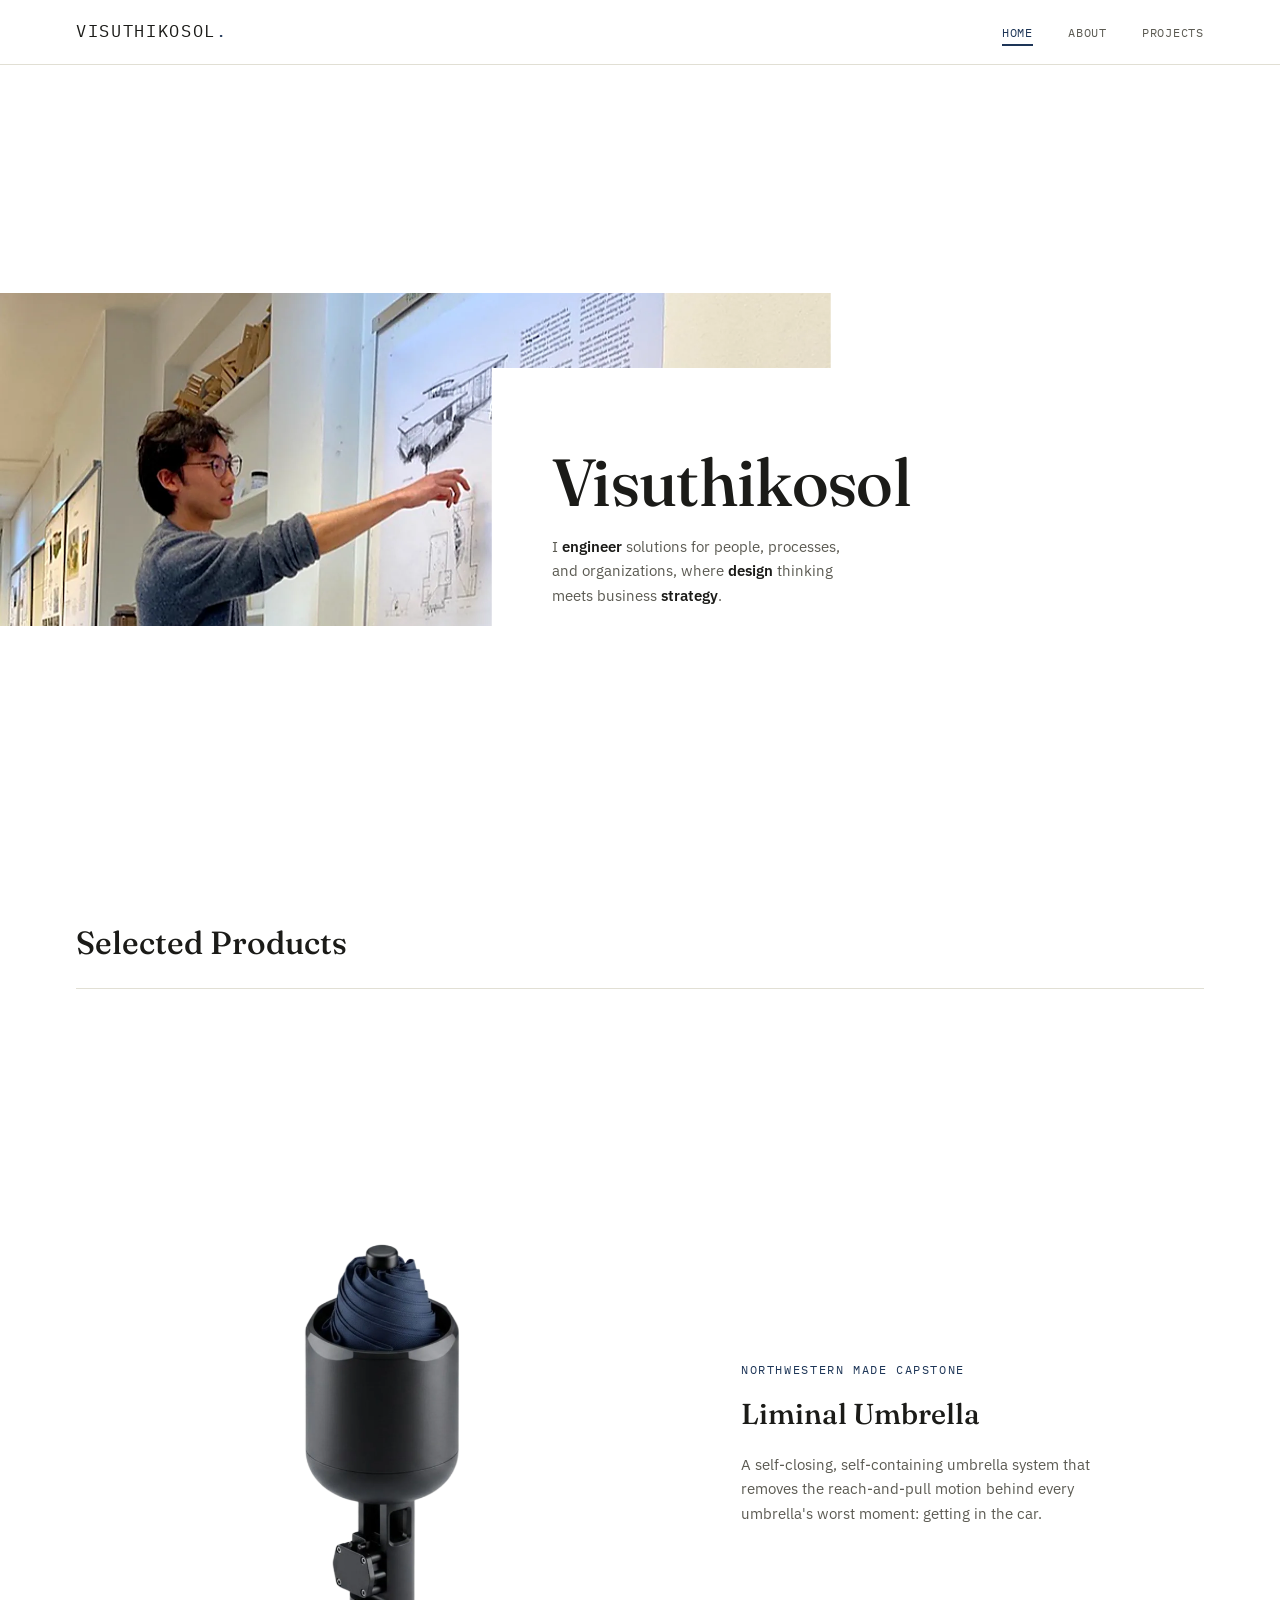
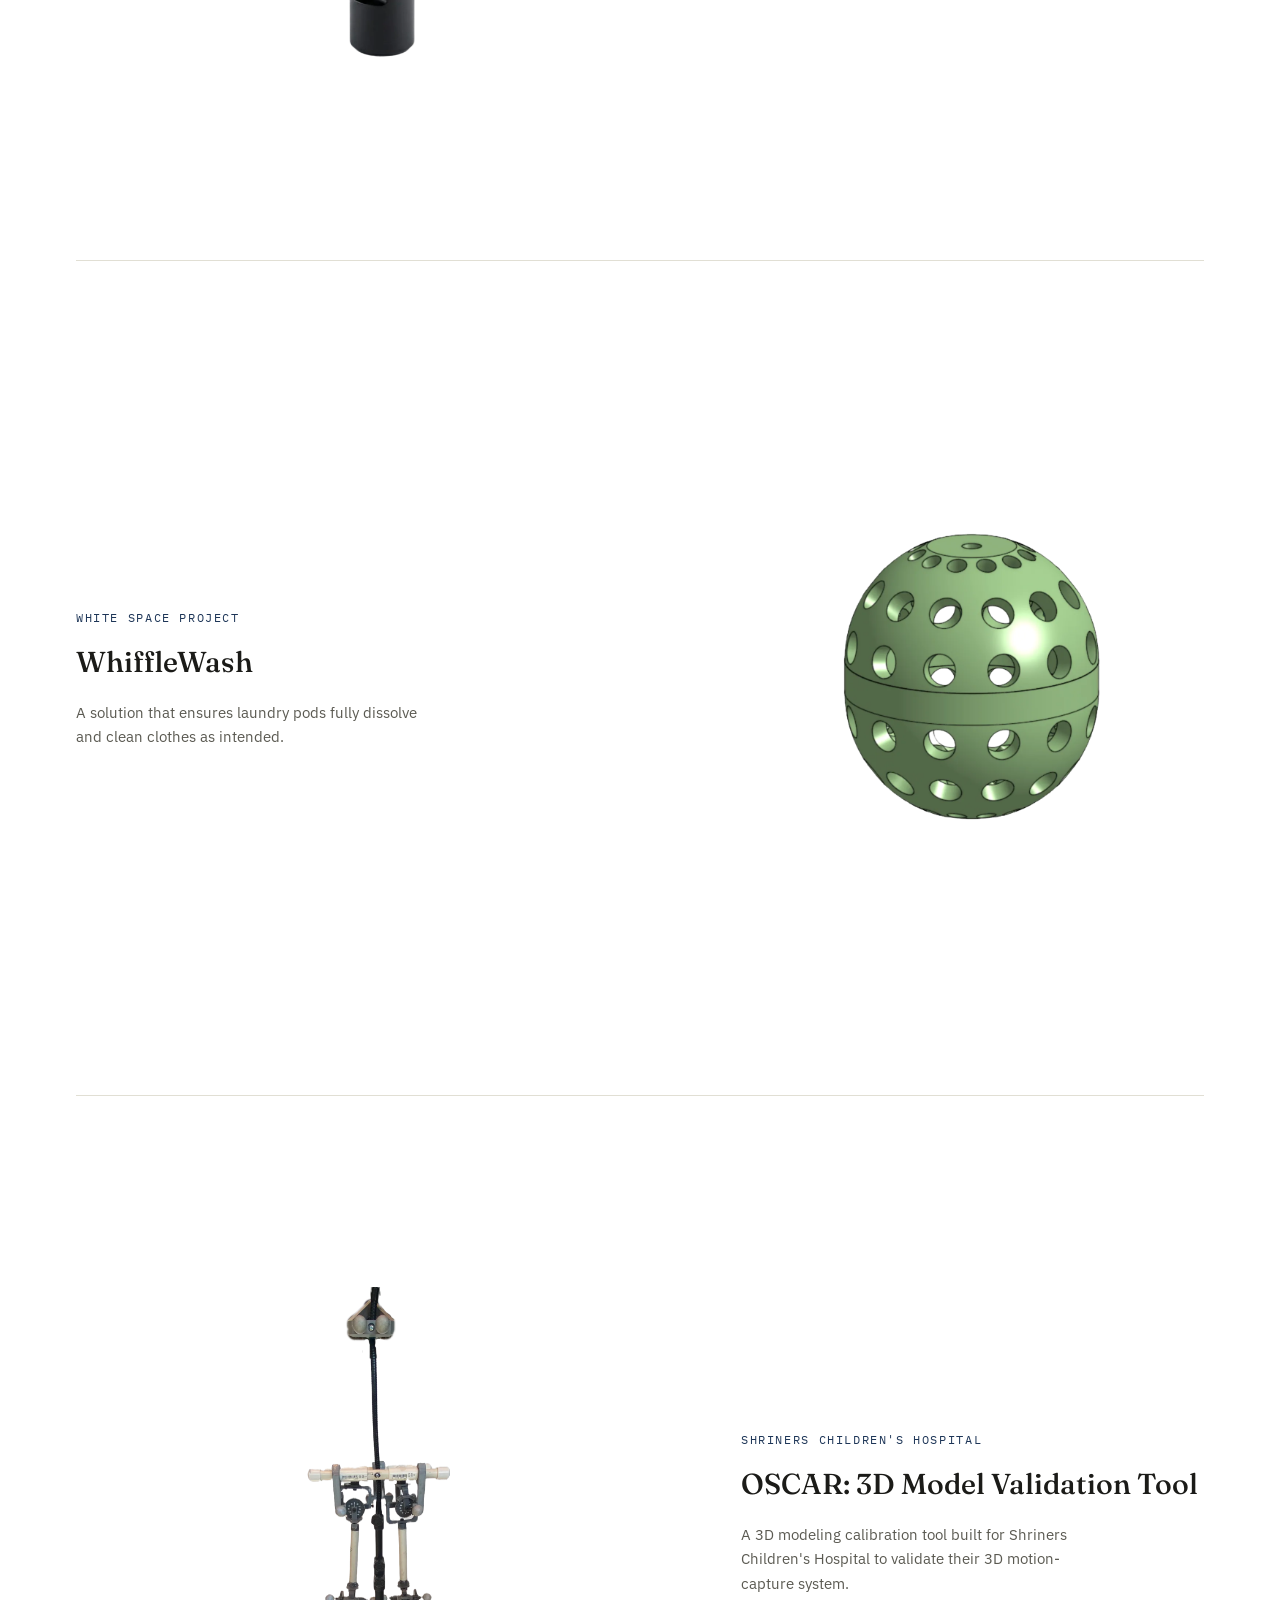
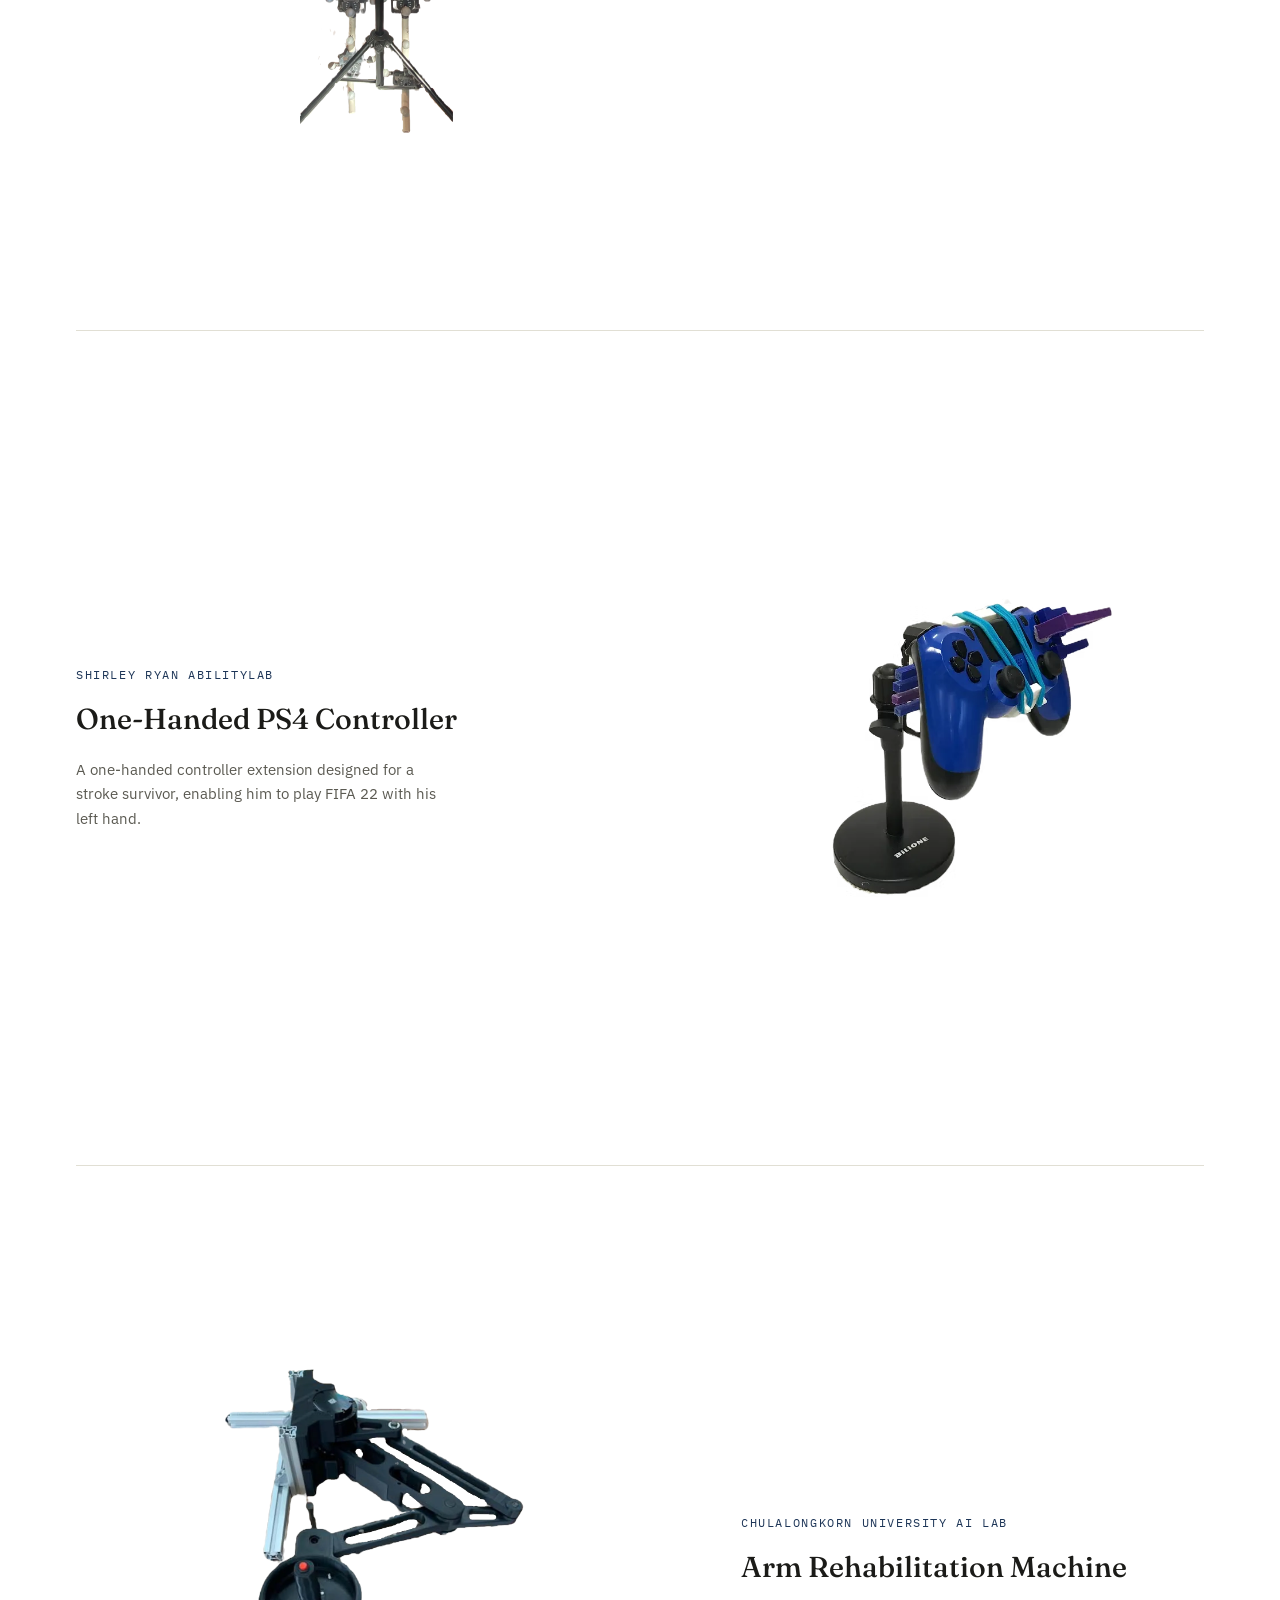
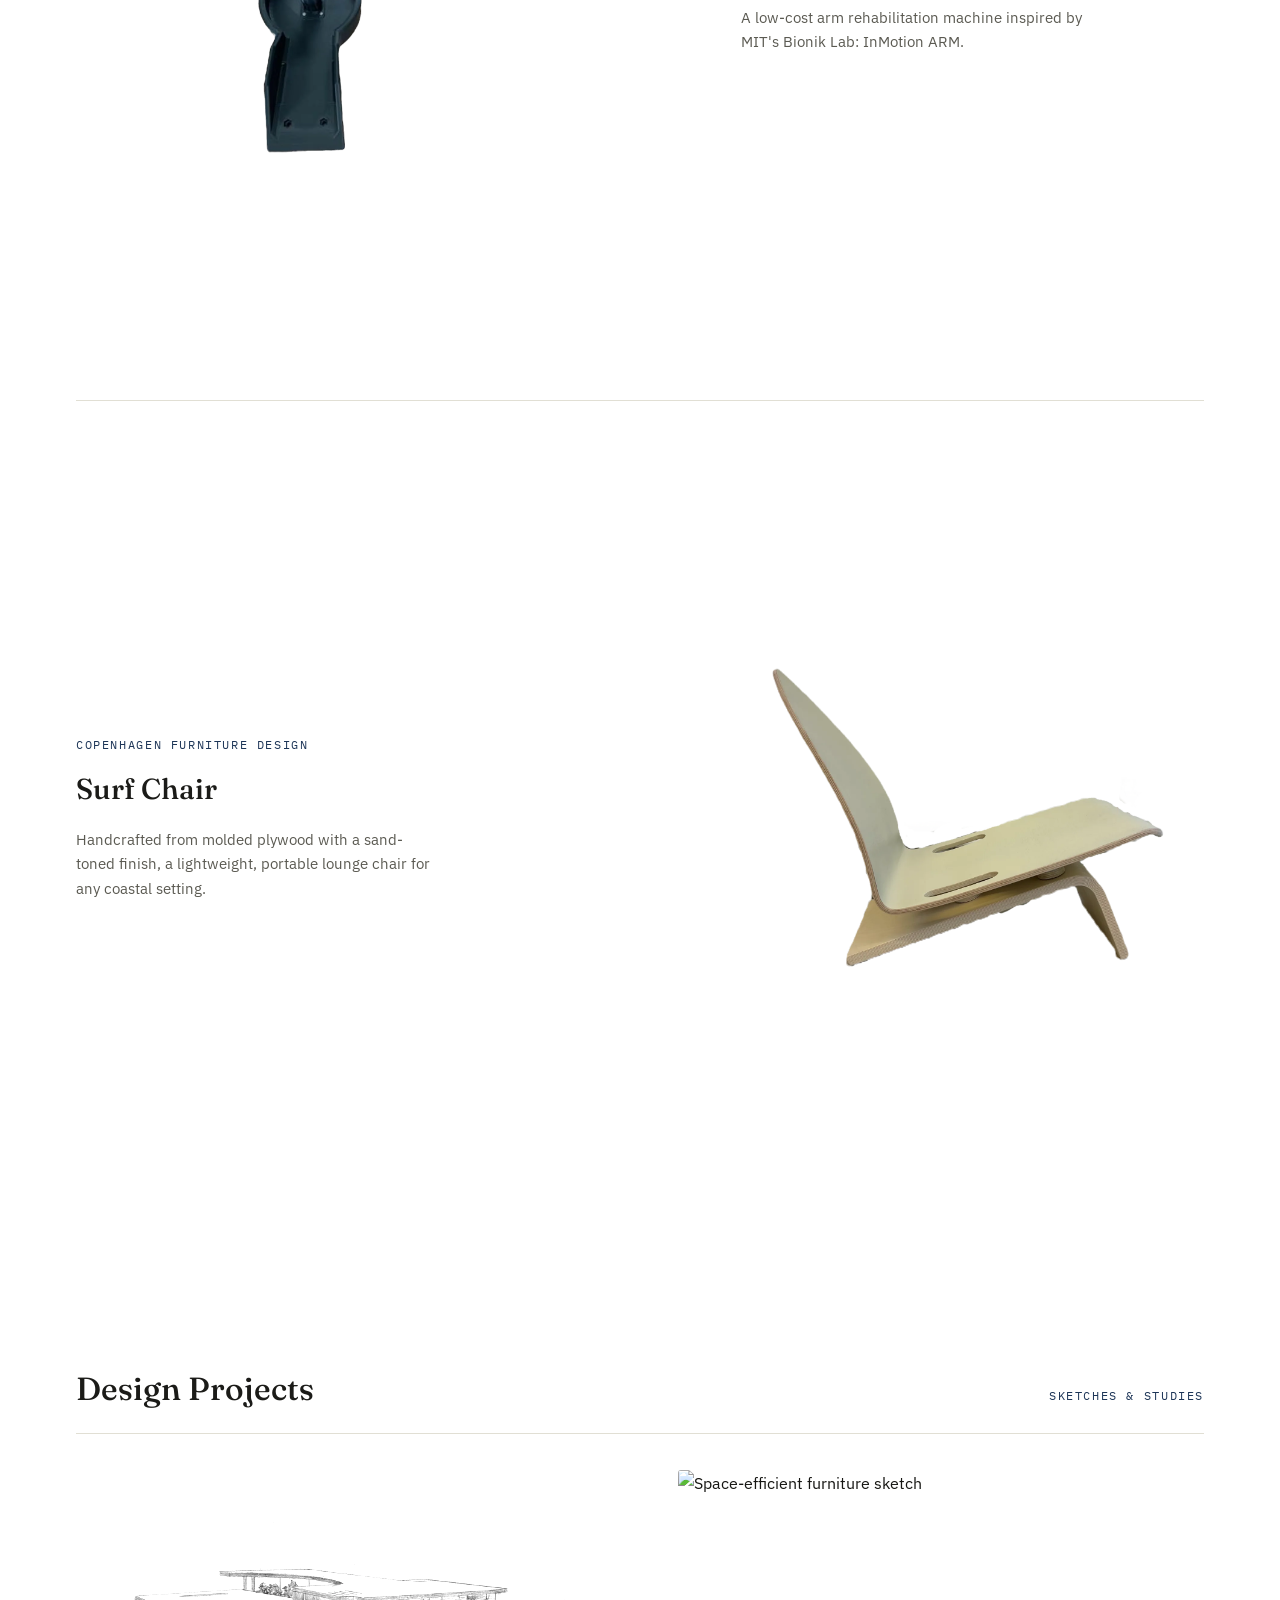
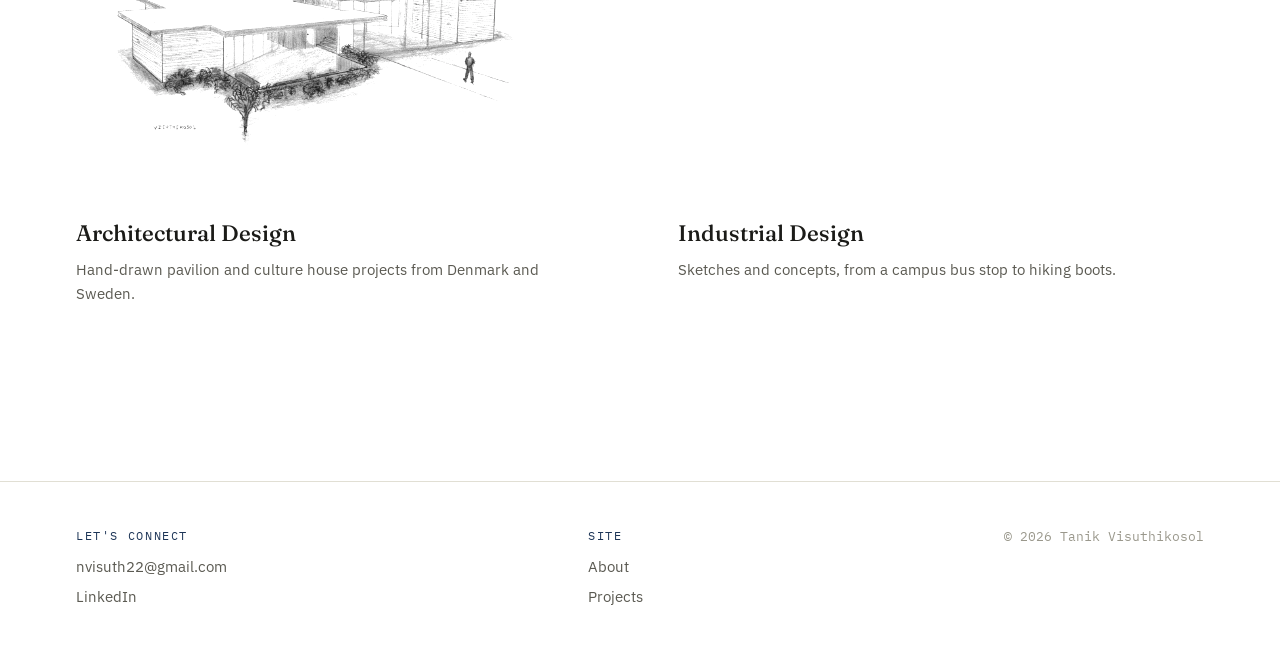
==== index.html @ ff29e538 "Add build script" ====
<!DOCTYPE html>
<html lang="en">
<head>
<meta charset="UTF-8">
<meta name="viewport" content="width=device-width, initial-scale=1.0">
<title>Tanik (Nick) Visuthikosol</title>
<meta name="description" content="Portfolio of Tanik (Nick) Visuthikosol: design engineering, human-centered product design, and process thinking.">
<link rel="stylesheet" href="css/style.css?v=31">
</head>
<body>

<header class="site-header">
  <div class="wrap">
    <a href="index.html" class="brand">VISUTHIKOSOL<span>.</span></a>
    <button class="nav-toggle" aria-label="Toggle navigation" aria-expanded="false"><span></span></button>
    <nav>
      <ul class="nav-links">
        <li><a href="index.html" class="active">Home</a></li>
        <li><a href="about.html">About</a></li>
        <li><a href="projects.html">Projects</a></li>
      </ul>
    </nav>
  </div>
</header>

<main>

  <section class="hero" style="padding:0;">
    <div class="m-hero">
      <a class="m-photo" href="about.html" aria-label="About me"><img src="assets/img/hero-photo.webp" alt="Nick Visuthikosol presenting a design project"></a>
      <h2 class="m-name">Visuthikosol</h2>
      <p class="m-lede">I <strong>engineer</strong> solutions for people, processes, and organizations, where <strong>design</strong> thinking meets business <strong>strategy</strong>.</p>
    </div>
    <div class="reveal hero-bleed">
      <div class="hero-photo">
        <img src="assets/img/hero-photo.webp" alt="Nick Visuthikosol presenting a design project" data-fallback-label="NICK VISUTHIKOSOL">
      </div>
      <div class="hero-text-card">
        <h1 class="hero-name"><a href="about.html" data-peek="About me">Visuthikosol</a></h1>
        <p class="lede">I <strong>engineer</strong> solutions for people, processes, and organizations, where <strong>design</strong> thinking meets business <strong>strategy</strong>.</p>
      </div>
    </div>
  </section>

  <section id="products">
    <div class="wrap">
      <div class="section-head reveal">
        <h2>Selected Products</h2>
      </div>
      <div class="feature-stack" data-stack>

        <article class="feature-item">
          <a class="card-media crosshair" data-peek href="work/liminal-umbrella.html" aria-label="Liminal Umbrella">
            <img src="assets/img/liminal-umbrella.webp" alt="Liminal Umbrella prototype, closed in its containment case" data-fallback-label="LIMINAL UMBRELLA">
          </a>
          <a class="feature-caption" href="work/liminal-umbrella.html" data-peek>
            <span class="mono-label">Northwestern MaDE Capstone</span>
            <h3>Liminal Umbrella</h3>
            <p>A self-closing, self-containing umbrella system that removes the reach-and-pull motion behind every umbrella's worst moment: getting in the car.</p>
          </a>
        </article>

        <article class="feature-item">
          <a class="card-media crosshair" data-peek href="work/whifflewash.html" aria-label="WhiffleWash">
            <img src="assets/img/whifflewash.webp" alt="WhiffleWash project" data-fallback-label="WHIFFLEWASH">
          </a>
          <a class="feature-caption" href="work/whifflewash.html" data-peek>
            <span class="mono-label">White Space Project</span>
            <h3>WhiffleWash</h3>
            <p>A solution that ensures laundry pods fully dissolve and clean clothes as intended.</p>
          </a>
        </article>

        <article class="feature-item">
          <a class="card-media crosshair" data-peek href="work/oscar.html" aria-label="OSCAR: 3D Model Validation Tool">
            <img src="assets/img/oscar.webp" alt="OSCAR 3D model validation tool" data-fallback-label="OSCAR">
          </a>
          <a class="feature-caption" href="work/oscar.html" data-peek>
            <span class="mono-label">Shriners Children's Hospital</span>
            <h3>OSCAR: 3D Model Validation Tool</h3>
            <p>A 3D modeling calibration tool built for Shriners Children's Hospital to validate their 3D motion-capture system.</p>
          </a>
        </article>

        <article class="feature-item">
          <a class="card-media crosshair" data-peek href="work/one-handed-controller.html" aria-label="One-Handed PS4 Controller">
            <img src="assets/img/ps4-controller.webp" alt="One-handed PS4 controller extension" data-fallback-label="PS4 CONTROLLER">
          </a>
          <a class="feature-caption" href="work/one-handed-controller.html" data-peek>
            <span class="mono-label">Shirley Ryan AbilityLab</span>
            <h3>One-Handed PS4 Controller</h3>
            <p>A one-handed controller extension designed for a stroke survivor, enabling him to play FIFA 22 with his left hand.</p>
          </a>
        </article>

        <article class="feature-item">
          <a class="card-media crosshair" data-peek href="work/arm-rehab.html" aria-label="Arm Rehabilitation Machine">
            <img src="assets/img/arm-rehab.webp" alt="Arm rehabilitation machine" data-fallback-label="ARM REHAB MACHINE">
          </a>
          <a class="feature-caption" href="work/arm-rehab.html" data-peek>
            <span class="mono-label">Chulalongkorn University AI Lab</span>
            <h3>Arm Rehabilitation Machine</h3>
            <p>A low-cost arm rehabilitation machine inspired by MIT's Bionik Lab: InMotion ARM.</p>
          </a>
        </article>

        <article class="feature-item">
          <a class="card-media crosshair" data-peek href="work/surf-chair.html" aria-label="Surf Chair">
            <img src="assets/img/surf-chair.webp" alt="Surf Chair" data-fallback-label="SURF CHAIR">
          </a>
          <a class="feature-caption" href="work/surf-chair.html" data-peek>
            <span class="mono-label">Copenhagen Furniture Design</span>
            <h3>Surf Chair</h3>
            <p>Handcrafted from molded plywood with a sand-toned finish, a lightweight, portable lounge chair for any coastal setting.</p>
          </a>
        </article>

      </div>
    </div>
  </section>

  <section id="design-projects">
    <div class="wrap">
      <div class="section-head reveal">
        <h2>Design Projects</h2>
        <span class="mono-label">Sketches &amp; Studies</span>
      </div>
      <div class="design-grid">
        <a class="design-tile crosshair reveal" data-peek href="work/architectural-design.html">
          <div class="card-media"><img src="assets/img/architectural-design.webp" alt="Hand-drawn architectural sketch" loading="lazy"></div>
          <h3>Architectural Design</h3>
          <p>Hand-drawn pavilion and culture house projects from Denmark and Sweden.</p>
        </a>
        <a class="design-tile crosshair reveal reveal-delay-1" data-peek href="work/industrial-design.html">
          <div class="card-media"><img src="https://static.wixstatic.com/media/10d882_a2c0a98e01e941d9862bf4da6466e25a~mv2.png/v1/crop/x_20,y_20,w_1214,h_790/fit/w_1400,h_1400,q_85,enc_auto/space-efficient-furniture.png" alt="Space-efficient furniture sketch" loading="lazy"></div>
          <h3>Industrial Design</h3>
          <p>Sketches and concepts, from a campus bus stop to hiking boots.</p>
        </a>
      </div>
    </div>
  </section>

</main>

<footer class="site-footer">
  <div class="wrap footer-grid">
    <div>
      <span class="mono-label">Let's Connect</span>
      <div class="footer-links">
        <a href="mailto:nvisuth22@gmail.com">nvisuth22@gmail.com</a>
        <a href="https://www.linkedin.com/in/tanik-visuthikosol-217a21216/" target="_blank" rel="noopener">LinkedIn</a>
      </div>
    </div>
    <div>
      <span class="mono-label">Site</span>
      <div class="footer-links">
        <a href="about.html">About</a>
        <a href="projects.html">Projects</a>
      </div>
    </div>
    <div class="footer-note">&copy; 2026 Tanik Visuthikosol</div>
  </div>
</footer>

<script src="js/main.js?v=31"></script>
</body>
</html>
---- css/style.css ----
/* =========================================================
   Tanik "Nick" Visuthikosol — Portfolio
   Design tokens: paper/ink palette, blueprint-blue accent,
   Fraunces (display) + Plex Sans (body) + Plex Mono (spec/label)
   Signature: crosshair registration marks, blueprint annotations,
   borderless photo-forward layout, CSS-only masonry, scroll reveals
   ========================================================= */

@import url('https://fonts.googleapis.com/css2?family=Fraunces:opsz,wght@9..144,300;9..144,400;9..144,500;9..144,600&family=IBM+Plex+Sans:wght@400;500;600&family=IBM+Plex+Mono:wght@400;500&display=swap');

:root {
  --paper: #FFFFFF;
  --surface: #FFFFFF;
  --ink: #1B1B18;
  --ink-soft: #5B5A52;
  --ink-faint: #9A988C;
  --line: #E1DFD4;
  --blueprint: #1D3557;
  --blueprint-tint: #EAEFF5;
  --blueprint-tint-2: #DCE5EF;

  --font-display: 'Fraunces', Georgia, serif;
  --font-body: 'IBM Plex Sans', -apple-system, BlinkMacSystemFont, sans-serif;
  --font-mono: 'IBM Plex Mono', ui-monospace, Menlo, monospace;

  --max: 1240px;
  --gutter: clamp(1.25rem, 5vw, 3.5rem);
}

* { box-sizing: border-box; }
html { scroll-behavior: smooth; }

body {
  margin: 0;
  background: var(--paper);
  color: var(--ink);
  font-family: var(--font-body);
  font-size: 16px;
  line-height: 1.65;
  -webkit-font-smoothing: antialiased;
}

img { max-width: 100%; display: block; }
a { color: inherit; text-decoration: none; }

:focus-visible {
  outline: 2px solid var(--blueprint);
  outline-offset: 3px;
}

@media (prefers-reduced-motion: reduce) {
  * { animation-duration: 0.01ms !important; transition-duration: 0.01ms !important; scroll-behavior: auto !important; }
  .reveal { opacity: 1 !important; transform: none !important; }
}

.wrap {
  max-width: var(--max);
  margin: 0 auto;
  padding: 0 var(--gutter);
}

/* ---------- scroll reveal ---------- */
.reveal {
  opacity: 0;
  transform: translateY(22px);
  transition: opacity 0.7s ease, transform 0.7s ease;
}
.reveal.is-visible { opacity: 1; transform: translateY(0); }
.reveal-delay-1.is-visible { transition-delay: 0.08s; }
.reveal-delay-2.is-visible { transition-delay: 0.16s; }

/* ---------- eyebrow / mono labels ---------- */
.mono-label {
  font-family: var(--font-mono);
  font-size: 0.72rem;
  letter-spacing: 0.14em;
  text-transform: uppercase;
  color: var(--blueprint);
}

.mono-tag {
  display: inline-block;
  font-family: var(--font-mono);
  font-size: 0.68rem;
  letter-spacing: 0.08em;
  text-transform: uppercase;
  color: var(--blueprint);
  background: var(--blueprint-tint);
  border: 1px solid var(--blueprint-tint-2);
  padding: 0.25em 0.65em;
  border-radius: 2px;
}

/* ---------- crosshair signature mark ---------- */
.crosshair { position: relative; }
.crosshair::before,
.crosshair::after {
  content: "";
  position: absolute;
  width: 11px;
  height: 11px;
  pointer-events: none;
  opacity: 0;
  transition: opacity 0.25s ease;
}
.crosshair::before { top: 10px; left: 10px; border-top: 1.5px solid var(--surface); border-left: 1.5px solid var(--surface); }
.crosshair::after { bottom: 10px; right: 10px; border-bottom: 1.5px solid var(--surface); border-right: 1.5px solid var(--surface); }
.crosshair:hover::before, .crosshair:hover::after,
.crosshair:focus-within::before, .crosshair:focus-within::after { opacity: 0.75; }

/* ---------- header / nav ---------- */
.site-header {
  border-bottom: 1px solid var(--line);
  position: sticky;
  top: 0;
  background: rgba(255, 255, 255, 0.92);
  backdrop-filter: blur(6px);
  z-index: 50;
}

.site-header .wrap {
  display: flex;
  align-items: center;
  justify-content: space-between;
  padding-top: 1.15rem;
  padding-bottom: 1.15rem;
}

.brand {
  font-family: var(--font-mono);
  font-size: 1.05rem;
  letter-spacing: 0.1em;
  text-transform: uppercase;
}
.brand span { color: var(--blueprint); }

.nav-links {
  display: flex;
  gap: clamp(1.1rem, 3vw, 2.2rem);
  font-family: var(--font-mono);
  font-size: 0.78rem;
  letter-spacing: 0.06em;
  text-transform: uppercase;
  list-style: none;
  margin: 0;
  padding: 0;
}

.nav-links a {
  position: relative;
  padding-bottom: 3px;
  color: var(--ink-soft);
  transition: color 0.15s ease;
}
.nav-links a:hover { color: var(--ink); }
.nav-links a.active { color: var(--blueprint); }
.nav-links a.active::after {
  content: "";
  position: absolute;
  left: 0; right: 0; bottom: -3px;
  height: 1.5px;
  background: var(--blueprint);
}

.nav-toggle {
  display: none;
  background: none;
  border: 1px solid var(--line);
  border-radius: 4px;
  width: 38px;
  height: 34px;
  cursor: pointer;
  align-items: center;
  justify-content: center;
}
.nav-toggle span,
.nav-toggle span::before,
.nav-toggle span::after {
  content: "";
  display: block;
  width: 18px;
  height: 1.5px;
  background: var(--ink);
  position: relative;
}
.nav-toggle span::before { position: absolute; top: -6px; }
.nav-toggle span::after { position: absolute; top: 6px; }

@media (max-width: 720px) {
  .nav-toggle { display: flex; }
  .nav-links {
    position: absolute;
    top: 100%; left: 0; right: 0;
    flex-direction: column;
    background: var(--surface);
    border-bottom: 1px solid var(--line);
    padding: 1.25rem var(--gutter) 1.75rem;
    gap: 1.1rem;
    display: none;
  }
  .nav-links.open { display: flex; }
}

/* ---------- footer ---------- */
.site-footer {
  border-top: 1px solid var(--line);
  margin-top: clamp(4rem, 10vw, 7rem);
  padding: 2.75rem 0 3.25rem;
}
.footer-grid {
  display: flex;
  flex-wrap: wrap;
  justify-content: space-between;
  gap: 1.75rem;
}
.footer-grid .mono-label { display: block; margin-bottom: 0.6rem; }
.footer-links { display: flex; flex-direction: column; gap: 0.4rem; font-size: 0.92rem; color: var(--ink-soft); }
.footer-links a:hover { color: var(--blueprint); }
.footer-note { font-size: 0.8rem; color: var(--ink-faint); font-family: var(--font-mono); }

/* ---------- hero ---------- */
.hero { padding: clamp(3rem, 9vw, 5.5rem) 0 clamp(2rem, 5vw, 3rem); }
.hero-eyebrow { margin-bottom: 1.1rem; }
.hero h1 {
  font-family: var(--font-display);
  font-weight: 500;
  font-size: clamp(2.4rem, 6vw, 4.2rem);
  line-height: 1.05;
  letter-spacing: -0.01em;
  margin: 0 0 1.25rem;
  max-width: 14ch;
}
.hero .lede {
  font-size: clamp(1.05rem, 2vw, 1.25rem);
  color: var(--ink-soft);
  max-width: 46ch;
  margin: 0 0 2rem;
}
.hero-actions { display: flex; gap: 1rem; flex-wrap: wrap; }

/* Stepped photo (matches live site): wide across the top, narrows partway down,
   text card fills the notch and the right side. */
.hero { display: flex; align-items: center; min-height: calc(100vh - 7rem); }
.hero-bleed { position: relative; max-width: 1500px; margin: 0 auto; width: 100%; height: clamp(16rem, 26vw, 23rem); background: var(--paper); }
.hero-photo {
  position: absolute;
  top: 0; left: 0;
  width: 64.9%;
  height: 100%;
  overflow: hidden;
  clip-path: polygon(0 0, 100% 0, 100% 22.5%, 59.2% 22.5%, 59.2% 100%, 0 100%);
}
.hero-photo img { width: 100%; height: 100%; object-fit: cover; object-position: center 30%; display: block; }
.hero-text-card {
  position: relative;
  z-index: 2;
  margin-left: 40%;
  width: 60%;
  height: 100%;
  padding: 10.5rem var(--gutter) clamp(1rem, 3vw, 2rem) clamp(1.5rem, 4vw, 2.5rem);
  display: flex;
  flex-direction: column;
  justify-content: center;
  gap: 1rem;
}
.hero-text-card h1 { font-size: clamp(1.8rem, 3.6vw, 2.7rem); margin: 0; }
.hero-text-card h1 .light { font-weight: 300; }
.hero-text-card h1 .bold { font-weight: 700; }
.hero-text-card .lede { font-size: clamp(0.95rem, 1.4vw, 1.1rem); margin: 0; max-width: 34ch; }
.hero-text-card .lede strong { font-weight: 600; }
@media (max-width: 760px) {
  .hero { min-height: 0; }
  .hero-bleed { height: auto; display: flex; flex-direction: column; }
  .hero-photo { width: 100%; height: 55vw; position: relative; clip-path: none; }
  .hero-text-card { position: relative; margin-left: 0; width: 100%; height: auto; padding: 2rem var(--gutter); margin-top: -1.5rem; background: var(--paper); }
}

.btn {
  font-family: var(--font-mono);
  font-size: 0.78rem;
  letter-spacing: 0.06em;
  text-transform: uppercase;
  padding: 0.85em 1.4em;
  border-radius: 2px;
  border: 1px solid var(--ink);
  display: inline-block;
  transition: background 0.15s ease, color 0.15s ease, border-color 0.15s ease;
}
.btn-primary { background: var(--ink); color: var(--paper); }
.btn-primary:hover { background: var(--blueprint); border-color: var(--blueprint); }
.btn-ghost { border-color: var(--line); color: var(--ink); }
.btn-ghost:hover { border-color: var(--blueprint); color: var(--blueprint); }
.hero-actions .btn { font-size: 0.68rem; padding: 0.6em 1.1em; }

/* ---------- section scaffolding ---------- */
section { padding: clamp(2.5rem, 6vw, 4rem) 0; }
.section-head {
  display: flex;
  align-items: baseline;
  justify-content: space-between;
  gap: 1rem;
  margin-bottom: 2.25rem;
  border-bottom: 1px solid var(--line);
  padding-bottom: 1.1rem;
}
.section-head h2 {
  font-family: var(--font-display);
  font-weight: 500;
  font-size: clamp(1.5rem, 3vw, 2rem);
  margin: 0;
}
.section-head .mono-label { white-space: nowrap; }

/* =========================================================
   PHOTO-FORWARD MEDIA COMPONENTS
   Borderless, full-bleed, caption below (not hover-locked).
   ========================================================= */

.card-media {
  aspect-ratio: 4 / 3;
  background: var(--paper);
  position: relative;
  overflow: hidden;
  border-radius: 3px;
}
.card-media img {
  width: 100%; height: 100%; object-fit: contain;
  transition: transform 0.5s cubic-bezier(.2,.7,.3,1);
}
.crosshair:hover .card-media img,
.crosshair:focus-within .card-media img { transform: scale(1.035); }

.card-media.is-empty { display: flex; align-items: center; justify-content: center; }
.card-media.is-empty .mono-label { color: var(--blueprint); opacity: 0.6; text-align: center; padding: 0 1rem; }

/* ---------- Featured stack (Home page) ----------
   One product per full section — image one side, text the other, alternating. */
.feature-stack { display: flex; flex-direction: column; gap: clamp(3rem, 8vw, 6rem); }
.feature-item {
  display: grid;
  grid-template-columns: 1.3fr 1fr;
  gap: clamp(2rem, 5vw, 4rem);
  align-items: center;
  min-height: 70vh;
}
.feature-item:nth-child(even) .card-media { order: 2; }
.feature-item .card-media { aspect-ratio: 4 / 3; margin-bottom: 0; }
.feature-caption {
  display: flex;
  flex-direction: column;
  align-items: flex-start;
  gap: 0.5rem;
}
.feature-caption h3 { font-family: var(--font-display); font-weight: 500; font-size: 1.8rem; margin: 0.2rem 0 0.4rem; }
.feature-caption p { margin: 0; color: var(--ink-soft); font-size: 1rem; max-width: 40ch; }
.feature-caption .feature-link { font-family: var(--font-mono); font-size: 0.75rem; letter-spacing: 0.06em; text-transform: uppercase; color: var(--blueprint); white-space: nowrap; margin-top: 0.5rem; }

@media (max-width: 760px) {
  .feature-item { grid-template-columns: 1fr; min-height: 0; }
  .feature-item:nth-child(even) .card-media { order: 0; }
}

/* ---------- Grid (Projects page) ----------
   True CSS grid — uniform image heights so captions align in rows. */
.masonry { display: grid; grid-template-columns: repeat(auto-fit, minmax(280px, 1fr)); gap: 1.85rem; }
.masonry .gallery-item { display: flex; flex-direction: column; }

.gallery-item .card-media { margin-bottom: 0.9rem; }
.gallery-item .mono-label { display: block; margin-bottom: 0.15rem; }
.gallery-item h3 { font-family: var(--font-display); font-weight: 500; font-size: 1.2rem; margin: 0.15rem 0 0.4rem; }
.gallery-item p { margin: 0; color: var(--ink-soft); font-size: 0.92rem; }
.gallery-item .card-link { display: inline-block; margin-top: 0.5rem; font-family: var(--font-mono); font-size: 0.72rem; letter-spacing: 0.06em; text-transform: uppercase; color: var(--blueprint); }

/* Uniform aspect ratio — every card-media the same shape so rows align */
.ar-portrait .card-media,
.ar-tall .card-media,
.ar-square .card-media,
.ar-landscape .card-media,
.ar-wide .card-media { aspect-ratio: 4 / 3; }

/* ---------- project detail (Liminal Umbrella full write-up) ---------- */
.project-detail { padding: 0; margin-bottom: 2rem; }
.project-detail .card-media { aspect-ratio: 16 / 10; margin-bottom: 1.75rem; }
.project-detail-head {
  display: flex;
  flex-wrap: wrap;
  gap: 1rem;
  align-items: baseline;
  justify-content: space-between;
  margin-bottom: 1.25rem;
  border-top: 1px solid var(--line);
  padding-top: 1.1rem;
}
.project-detail h3 { font-family: var(--font-display); font-weight: 500; font-size: 1.6rem; margin: 0; }
.project-detail .specs { display: flex; flex-wrap: wrap; gap: 0.5rem; margin: 1.25rem 0 0; }
.project-detail p { color: var(--ink-soft); max-width: 72ch; }

/* ---------- about page ---------- */
.about-layout {
  display: grid;
  grid-template-columns: minmax(200px, 280px) 1fr;
  gap: clamp(2rem, 5vw, 4rem);
  align-items: start;
}
@media (max-width: 760px) { .about-layout { grid-template-columns: 1fr; } }
.about-portrait .card-media { aspect-ratio: 3/4; margin-bottom: 1.25rem; }
.about-portrait .portrait-circle {
  aspect-ratio: 1 / 1;
  border-radius: 50%;
  border: 3px solid var(--ink);
  max-width: 260px;
}
.about-portrait .portrait-circle img { object-fit: cover; }
.about-meta { display: flex; flex-direction: column; gap: 0.9rem; }
.about-meta .meta-row { border-top: 1px solid var(--line); padding-top: 0.7rem; }
.about-meta .meta-row .mono-label { display: block; margin-bottom: 0.2rem; }
.about-meta .meta-row div:last-child { font-size: 0.92rem; }

.about-copy p { margin: 0 0 1.3rem; max-width: 66ch; }
.about-copy p:last-child { margin-bottom: 0; }

/* ---------- contact page ---------- */
.contact-grid { display: grid; grid-template-columns: repeat(auto-fit, minmax(220px, 1fr)); gap: 1.5rem; }
.contact-item { border-top: 1px solid var(--line); padding: 1.4rem 0 0; }
.contact-item .mono-label { display: block; margin-bottom: 0.6rem; }
.contact-item a, .contact-item p { font-size: 1.02rem; margin: 0; }
.contact-item a:hover { color: var(--blueprint); }

/* ---------- misc ---------- */
.divider { border: none; border-top: 1px solid var(--line); margin: 0; }
.eyebrow-rule { display: flex; align-items: center; gap: 0.75rem; margin-bottom: 0.75rem; }
.eyebrow-rule::after { content: ""; flex: 1; height: 1px; background: var(--line); }

@media (max-width: 640px) {
  .masonry { grid-template-columns: 1fr; }
}

/* =========================================================
   v12: clickable media, design tiles, project pages, lightbox
   ========================================================= */
a.card-media { display: block; }
.card-media.crosshair:hover img, .design-tile:hover .card-media img { transform: scale(1.035); }
.feature-caption .feature-link:hover { text-decoration: underline; }

.design-grid { display: grid; grid-template-columns: 1fr 1fr; gap: clamp(1.25rem, 3vw, 2rem); }
.design-tile .card-media { aspect-ratio: 16 / 10; margin-bottom: 1rem; }
.design-tile .card-media img, .gallery-item.ar-wide .card-media img { object-fit: cover; }
.design-tile h3 { font-family: var(--font-display); font-weight: 500; font-size: 1.4rem; margin: 0 0 .3rem; }
.design-tile p { margin: 0; color: var(--ink-soft); font-size: .95rem; }
a.gallery-item:hover h3 { color: var(--blueprint); }

/* project page */
.phero { padding: clamp(1.5rem, 4vw, 2.5rem) 0 clamp(1rem, 3vw, 2rem); }
.pback { display: inline-block; margin-bottom: clamp(1.5rem, 4vw, 2.5rem); color: var(--ink-soft); }
.pback:hover { color: var(--blueprint); }
.phero-grid { display: grid; grid-template-columns: 1fr 1fr; gap: clamp(2rem, 5vw, 4rem); align-items: center; }
.phero h1 { font-family: var(--font-display); font-weight: 500; font-size: clamp(2.2rem, 5vw, 3.6rem); line-height: 1.05; letter-spacing: -0.01em; margin: .6rem 0 1rem; }
.phero .lede { font-size: clamp(1.02rem, 1.6vw, 1.18rem); color: var(--ink-soft); max-width: 44ch; margin: 0; }
.pactions { display: flex; flex-wrap: wrap; gap: .6rem; margin-top: 1.6rem; }
.phero-media { aspect-ratio: 1; display: flex; align-items: center; justify-content: center; }
.phero-media img { max-width: 100%; max-height: 100%; object-fit: contain; }
.phero-media.cover { aspect-ratio: 4 / 3; }

.psec { display: grid; grid-template-columns: minmax(150px, 220px) 1fr; gap: 1rem clamp(1.5rem, 4vw, 3.5rem); padding: clamp(2rem, 5vw, 3rem) 0; border-top: 1px solid var(--line); }
.psec-head h2 { font-family: var(--font-display); font-weight: 500; font-size: clamp(1.3rem, 2.4vw, 1.7rem); line-height: 1.15; margin: .4rem 0 0; }
.psec-body { min-width: 0; }
.psec-body > p { color: var(--ink-soft); max-width: 66ch; margin: 0 0 1.25rem; }
.psec-body h3 { font-family: var(--font-display); font-weight: 500; font-size: 1.15rem; margin: 1.5rem 0 .5rem; }
.plist { margin: 0 0 1.25rem; padding-left: 1.1em; color: var(--ink-soft); max-width: 66ch; }
.plist li { margin-bottom: .35rem; }
.plist li::marker { color: var(--blueprint); }
.steps { list-style: none; counter-reset: s; margin: 0 0 1.75rem; padding: 0; max-width: 70ch; }
.steps li { counter-increment: s; position: relative; padding: .7rem 0 .7rem 2.6rem; border-bottom: 1px solid var(--line); color: var(--ink-soft); }
.steps li::before { content: counter(s, decimal-leading-zero); position: absolute; left: 0; top: .78rem; font-family: var(--font-mono); font-size: .75rem; color: var(--blueprint); }
.steps strong { color: var(--ink); font-weight: 600; }
.twocol { display: grid; grid-template-columns: 1fr 1fr; gap: clamp(1.25rem, 3vw, 2.5rem); }
.twocol h3 { margin-top: .9rem; }

/* image grids: never crop, every image shown whole */
.pgrid { display: grid; grid-template-columns: repeat(2, 1fr); gap: clamp(.6rem, 1.5vw, 1rem); margin: 0 0 1rem; align-items: center; }
.pgrid.cols-1 { grid-template-columns: 1fr; }
.pgrid.cols-3 { grid-template-columns: repeat(3, 1fr); }
.pgrid.cols-4 { grid-template-columns: repeat(4, 1fr); }
.pgrid figure { margin: 0; background: #F6F6F3; border-radius: 3px; overflow: hidden; display: flex; align-items: center; justify-content: center; cursor: zoom-in; }
.pgrid img { width: 100%; height: auto; max-height: 72vh; object-fit: contain; transition: transform .4s cubic-bezier(.2,.7,.3,1); }
.pgrid.cols-1 img { max-height: 80vh; width: auto; max-width: 100%; }
.pgrid figure:hover img { transform: scale(1.02); }

.video { position: relative; aspect-ratio: 16 / 9; background: #000; border-radius: 3px; overflow: hidden; }
.video iframe { position: absolute; inset: 0; width: 100%; height: 100%; border: 0; }

.pnext { display: block; border-top: 1px solid var(--ink); margin-top: clamp(2rem, 6vw, 4rem); padding-top: 1.4rem; }
.pnext strong { display: block; font-family: var(--font-display); font-weight: 500; font-size: clamp(1.6rem, 4vw, 2.6rem); margin-top: .4rem; transition: color .2s; }
.pnext:hover strong { color: var(--blueprint); }

.lightbox { position: fixed; inset: 0; z-index: 100; background: rgba(255,255,255,.97); display: flex; align-items: center; justify-content: center; padding: 3.5rem 1rem 1.5rem; cursor: zoom-out; }
.lightbox[hidden] { display: none; }
.lightbox img { max-width: 100%; max-height: 100%; object-fit: contain; }
.lb-close { position: absolute; top: .75rem; right: 1rem; font-size: 2rem; line-height: 1; background: none; border: 0; cursor: pointer; color: var(--ink); padding: .25rem .5rem; }

@media (max-width: 760px) {
  .feature-stack { gap: 2.75rem; }
  .feature-item { gap: 1.1rem; }
  .feature-item .card-media { aspect-ratio: 4 / 3; }
  .feature-caption h3 { font-size: 1.5rem; }
  .design-grid { grid-template-columns: 1fr; }
  section { padding: 2rem 0; }

  .phero-grid { grid-template-columns: 1fr; gap: 1.5rem; }
  .phero-media { order: -1; aspect-ratio: 4 / 3; }
  .phero-media.cover { aspect-ratio: 4 / 3; }
  .psec { grid-template-columns: 1fr; gap: .75rem; padding: 1.75rem 0; }
  .twocol { grid-template-columns: 1fr; }
  .pgrid.cols-3, .pgrid.cols-4 { grid-template-columns: repeat(2, 1fr); }
  .pgrid img { max-height: none; }
  .pactions .btn { flex: 1 1 auto; text-align: center; }
}
/* uniform cells: each image shown whole inside a same-size frame */
.pgrid:not(.cols-1) figure { aspect-ratio: 4 / 3; padding: 4%; }
.pgrid:not(.cols-1) img { width: 100%; height: 100%; max-height: none; object-fit: contain; }
.pgrid.cols-1 figure { padding: 3%; }
.pgrid.cols-1 img { max-height: 70vh; }
@media (max-width: 760px) { .pgrid.cols-1 img { max-height: 60vh; } .pgrid:not(.cols-1) figure { aspect-ratio: 1; } }
.twocol .pgrid.cols-1 figure { aspect-ratio: 4 / 3; }
.twocol .pgrid.cols-1 img { width: 100%; height: 100%; max-height: none; object-fit: contain; }

/* ---------- design tiles: show whole drawing, never crop ---------- */
.design-tile .card-media img,
.gallery-item.ar-wide .card-media img { object-fit: contain; }

/* ---------- home: stacked product scroll ----------
   Each product pins under the header; the next one slides up and covers it. */
:root { --hdr: 66px; }
.feature-stack[data-stack] { gap: 0; }
.feature-stack[data-stack] .feature-item {
  position: sticky;
  top: var(--hdr);
  height: calc(100vh - var(--hdr));
  height: calc(100svh - var(--hdr));
  min-height: 0;
  background: var(--paper);
  align-content: center;
  padding: clamp(1rem, 3vh, 2rem) 0;
  /* full-bleed white so the covered product never peeks out at the sides */
  box-shadow: 0 0 0 100vmax var(--paper);
  clip-path: inset(-1px -100vmax 0 -100vmax);
  border-top: 1px solid var(--line);
}
.feature-stack[data-stack] .feature-item:first-child { border-top: 0; }
.feature-stack[data-stack] .feature-item > * {
  transform: scale(calc(1 - var(--cover, 0) * .06));
  opacity: calc(1 - var(--cover, 0) * .7);
  transform-origin: center top;
  will-change: transform, opacity;
}
.feature-stack[data-stack] .feature-item .card-media { max-height: 64vh; max-height: 64svh; width: 100%; }
@media (max-width: 760px) {
  .feature-stack[data-stack] .feature-item { align-content: center; gap: 1rem; padding: 1rem 0 1.5rem; }
  .feature-stack[data-stack] .feature-item .card-media { max-height: 42svh; aspect-ratio: 4 / 3; }
  .feature-stack[data-stack] .feature-caption h3 { font-size: 1.45rem; margin: 0; }
  .feature-stack[data-stack] .feature-caption p { font-size: .95rem; }
}
@media (prefers-reduced-motion: reduce) {
  .feature-stack[data-stack] .feature-item > * { transform: none; opacity: 1; }
}

/* ---------- about: education ---------- */
.edu { list-style: none; margin: .5rem 0 0; padding: 0; border-top: 1px solid var(--ink); max-width: 320px; }
.edu li { display: flex; justify-content: space-between; align-items: baseline; gap: 1rem; padding: .9rem 0; border-bottom: 1px solid var(--line); }
.edu strong { display: block; font-family: var(--font-display); font-weight: 500; font-size: 1.05rem; line-height: 1.25; }
.edu span { display: block; font-size: .85rem; color: var(--ink-soft); margin-top: .2rem; line-height: 1.4; }
.edu em { font-style: normal; font-family: var(--font-mono); font-size: .78rem; color: var(--blueprint); }
.about-lead { font-family: var(--font-display); font-size: clamp(1.35rem, 2.4vw, 1.75rem); line-height: 1.3; color: var(--ink); }
@media (max-width: 760px) { .edu { max-width: none; } }

/* ---------- v14: photos sit alone on white, larger, no frames ---------- */
.pgrid { align-items: center; gap: clamp(1rem, 2.5vw, 2rem); }
.pgrid figure, .pgrid:not(.cols-1) figure, .pgrid.cols-1 figure, .twocol .pgrid.cols-1 figure {
  background: transparent; padding: 0; aspect-ratio: auto; border-radius: 0;
}
.pgrid img, .pgrid:not(.cols-1) img, .twocol .pgrid.cols-1 img {
  width: 100%; height: auto; max-height: 62vh; object-fit: contain;
}
.pgrid.cols-1 img { width: auto; max-width: 100%; max-height: 72vh; margin: 0 auto; }
.pgrid figure:hover img { transform: scale(1.05); }
@media (max-width: 760px) { .pgrid img, .pgrid:not(.cols-1) img { max-height: 55vh; } }

/* ---------- development: stacked phases ---------- */
.dev { padding: clamp(2rem, 5vw, 3rem) 0 0; border-top: 1px solid var(--line); }
.dev h2 { font-family: var(--font-display); font-weight: 500; font-size: clamp(1.3rem, 2.4vw, 1.7rem); margin: .4rem 0 0; }
.dev-hint { color: var(--ink-faint); font-size: .9rem; margin: .4rem 0 0; }
.dev-stack .dev-step {
  position: sticky; top: var(--hdr);
  height: calc(100vh - var(--hdr)); height: calc(100svh - var(--hdr));
  display: grid; grid-template-columns: 1.25fr 1fr; gap: clamp(1.5rem, 5vw, 4rem); align-items: center;
  background: var(--paper);
  box-shadow: 0 0 0 100vmax var(--paper); clip-path: inset(-1px -100vmax 0 -100vmax);
  border-top: 1px solid var(--line);
}
.dev-stack .dev-step:first-child { border-top: 0; }
.dev-stack .dev-step > * {
  transform: scale(calc(1 - var(--cover, 0) * .06)); opacity: calc(1 - var(--cover, 0) * .7);
  transform-origin: center top;
}
.dev-media { margin: 0; height: 100%; max-height: 72vh; display: flex; align-items: center; justify-content: center; cursor: zoom-in; }
.dev-media img { max-width: 100%; max-height: 100%; object-fit: contain; transition: transform .5s cubic-bezier(.2,.7,.3,1); }
.dev-media:hover img { transform: scale(1.06); }
.dev-num { font-family: var(--font-mono); font-size: .8rem; letter-spacing: .08em; color: var(--blueprint); }
.dev-num i { font-style: normal; color: var(--ink-faint); }
.dev-text h3 { font-family: var(--font-display); font-weight: 500; font-size: clamp(1.6rem, 3.2vw, 2.4rem); line-height: 1.1; margin: .6rem 0 .9rem; }
.dev-text p { color: var(--ink-soft); font-size: 1.05rem; max-width: 40ch; margin: 0; }

.final { padding: clamp(3rem, 8vw, 5rem) 0 0; border-top: 1px solid var(--line); text-align: center; position: relative; background: var(--paper); }
.final h2 { font-family: var(--font-display); font-weight: 500; font-size: clamp(2rem, 5vw, 3.4rem); margin: .5rem 0 .8rem; }
.final p { color: var(--ink-soft); max-width: 50ch; margin: 0 auto; }
.final figure { margin: clamp(1rem, 3vw, 2rem) 0 0; }
.final img { width: 100%; max-width: 900px; max-height: 85vh; object-fit: contain; margin: 0 auto; }

@media (max-width: 760px) {
  .dev-stack .dev-step { grid-template-columns: 1fr; grid-template-rows: auto auto; gap: 1rem; align-content: center; }
  .dev-media { height: auto; max-height: 46svh; }
  .dev-media img { max-height: 46svh; }
  .dev-text h3 { font-size: 1.5rem; margin: .4rem 0 .5rem; }
  .dev-text p { font-size: .98rem; }
}
@media (prefers-reduced-motion: reduce) { .dev-stack .dev-step > * { transform: none; opacity: 1; } }
/* page intros (About, Projects) shouldn't use the full-height landing hero */
section.hero:not(:has(.hero-bleed)) { display: block; min-height: 0; }

/* ---------- v15: WhiffleWash image treatments ---------- */
.pgrid.circles { grid-template-columns: repeat(4, 1fr); gap: clamp(.8rem, 2vw, 1.5rem); }
.pgrid.circles figure { aspect-ratio: 1; border-radius: 50%; overflow: hidden; border: 3px solid var(--ink); }
.pgrid.circles img, .pgrid.circles figure img { width: 100%; height: 100%; max-height: none; object-fit: cover; }
.pgrid.circles figure:hover img { transform: scale(1.08); }
.pgrid.small { max-width: 560px; }
.pgrid.small img { max-height: 240px; }

.dev-media { max-height: 50vh; max-height: 50svh; }
.dev-media img { max-height: 50vh; max-height: 50svh; max-width: 88%; }
.dev-media.ring img { width: min(46vh, 80%); width: min(46svh, 80%); max-width: none; aspect-ratio: 1; height: auto; object-fit: cover; border-radius: 50%; border: 3px solid var(--ink); }
@media (max-width: 760px) {
  .pgrid.circles { grid-template-columns: repeat(2, 1fr); }
  .dev-media, .dev-media img { max-height: 34svh; }
  .dev-media.ring img { width: min(34svh, 70%); }
}

/* ---------- v15: home hover peek ---------- */
.feature-caption { display: flex; }
.feature-caption h3 { transition: color .25s; }
.feature-item .card-media { overflow: visible; }
.feature-item .card-media img { transition: transform .55s cubic-bezier(.2,.8,.2,1), filter .55s; }
.feature-item:has([data-peek]:hover) .card-media img {
  transform: scale(1.1) translateY(-2%);
  filter: drop-shadow(0 26px 30px rgba(0,0,0,.16));
}
.feature-item:has([data-peek]:hover) .feature-caption h3 { color: var(--blueprint); }
.crosshair.card-media:hover::before, .crosshair.card-media:hover::after { opacity: 0; }

.peek-pill {
  position: fixed; left: 0; top: 0; z-index: 90; pointer-events: none;
  display: inline-flex; align-items: center; gap: .5rem;
  padding: .7rem 1.05rem; border-radius: 999px;
  background: var(--ink); color: var(--paper);
  font-family: var(--font-mono); font-size: .72rem; letter-spacing: .08em; text-transform: uppercase;
  opacity: 0; transform: translate(-50%, -50%) scale(.6);
  transition: opacity .2s, transform .3s cubic-bezier(.2,.8,.2,1);
}
.peek-pill.on { opacity: 1; transform: translate(-50%, -50%) scale(1); }
.peek-pill::after { content: "\2192"; }
@media (hover: hover) and (pointer: fine) { [data-peek] { cursor: none; } }

/* touch screens: no hover, so give a quiet cue instead */
@media (hover: none) {
  .feature-caption::after { content: "Tap to read more \2192"; font-family: var(--font-mono); font-size: .7rem; letter-spacing: .06em; text-transform: uppercase; color: var(--blueprint); margin-top: .35rem; }
}
.peek-pill { background: var(--blueprint); box-shadow: 0 8px 22px rgba(29,53,87,.28); transform: translate(16px, 16px) scale(.6); transform-origin: top left; }
.peek-pill.on { transform: translate(16px, 16px) scale(1); }
.peek-pill { outline: 2px solid var(--paper); }
.dev-media.ring img { width: min(40vh, 72%); width: min(40svh, 72%); }
@media (max-width: 760px) { .dev-media.ring img { width: min(30svh, 64%); } }

/* ================= v16 ================= */
/* WhiffleWash logo beside overview */
.logo-row { display: flex; align-items: center; gap: clamp(1.25rem, 3vw, 2.25rem); margin-bottom: 1.5rem; }
.logo-row p { margin: 0; color: var(--ink-soft); max-width: 52ch; }
.logo-ring { flex: 0 0 auto; width: clamp(110px, 14vw, 160px); aspect-ratio: 1; margin: 0; border-radius: 50%; overflow: hidden; border: 3px solid var(--ink); cursor: zoom-in; }
.logo-ring img { width: 100%; height: 100%; object-fit: cover; transform: scale(1.02); transition: transform .5s cubic-bezier(.2,.7,.3,1); }
.logo-ring:hover img { transform: scale(1.1); }

/* YouTube facade (works when opened as a local file too) */
.yt { position: relative; display: block; aspect-ratio: 16 / 9; border-radius: 4px; overflow: hidden; background: #000; }
.yt img { width: 100%; height: 100%; object-fit: cover; opacity: .9; transition: transform .6s cubic-bezier(.2,.7,.3,1), opacity .3s; }
.yt:hover img { transform: scale(1.03); opacity: 1; }
.yt-play { position: absolute; left: 50%; top: 50%; width: 76px; height: 76px; margin: -38px 0 0 -38px; border-radius: 50%; background: rgba(255,255,255,.92); box-shadow: 0 10px 30px rgba(0,0,0,.25); transition: transform .3s; }
.yt-play::after { content: ""; position: absolute; left: 31px; top: 24px; border-left: 22px solid var(--ink); border-top: 14px solid transparent; border-bottom: 14px solid transparent; }
.yt:hover .yt-play { transform: scale(1.08); }
.yt-label { position: absolute; left: 1rem; bottom: .9rem; color: #fff; }
.yt iframe { position: absolute; inset: 0; width: 100%; height: 100%; border: 0; }

/* development: smaller photos */
.dev-media, .dev-media img { max-height: 38vh; max-height: 38svh; }
.dev-media img { max-width: 72%; }
.ringwrap { display: contents; }
.dev-media.ring .ringwrap { display: block; width: min(36vh, 64%); width: min(36svh, 64%); aspect-ratio: 1; border-radius: 50%; overflow: hidden; border: 3px solid var(--ink); background: #d9d9d9; }
.dev-media.ring .ringwrap img, .dev-media.ring img { width: 100%; height: 100%; max-width: none; max-height: none; object-fit: cover; object-position: 50% 0; border: 0; border-radius: 0; transform: translateY(9%) scale(.94); }
.dev-media.ring:hover .ringwrap img { transform: translateY(9%) scale(1); }
@media (max-width: 760px) {
  .dev-media, .dev-media img { max-height: 30svh; }
  .dev-media.ring .ringwrap { width: min(28svh, 58%); }
}

/* split layouts: text beside images */
.split { display: grid; grid-template-columns: 1fr 1fr; gap: clamp(1.5rem, 4vw, 3rem); align-items: center; }
.split.flip .split-text { order: 2; }
.split-text .plist { margin-bottom: 0; }
.split-media { display: flex; flex-direction: column; gap: 1rem; align-items: center; }
.split-media figure { margin: 0; cursor: zoom-in; }
.split-media img { width: 100%; max-height: 42vh; object-fit: contain; transition: transform .5s cubic-bezier(.2,.7,.3,1); }
.split-media figure:hover img { transform: scale(1.05); }
.split.duo .split-media { flex-direction: row; }
.split.duo .split-media figure { flex: 1; }
.split.duo .split-media img { max-height: 34vh; }

/* overlapping photo collage */
.collage { position: relative; width: 100%; padding-bottom: 8%; }
.collage figure { width: 78%; border-radius: 14px; overflow: hidden; box-shadow: 0 18px 40px rgba(0,0,0,.12); }
.collage figure img { max-height: none; border-radius: 0; }
.collage figure:nth-child(2) { margin: -22% 0 0 auto; border: 6px solid var(--paper); position: relative; }
.collage figure:hover { z-index: 2; }

.parts { list-style: none; counter-reset: pt; display: flex; flex-wrap: wrap; gap: .6rem; padding: 0; margin: 1.1rem 0 0; }
.parts li { counter-increment: pt; }
.parts a { display: inline-flex; gap: .5rem; align-items: baseline; padding: .55rem .95rem; border: 1px solid var(--line); border-radius: 999px; font-size: .92rem; transition: border-color .2s, color .2s; }
.parts a::before { content: "2." counter(pt); font-family: var(--font-mono); font-size: .72rem; color: var(--blueprint); }
.parts a:hover { border-color: var(--blueprint); color: var(--blueprint); }
.psec[id] { scroll-margin-top: 80px; }

.pgrid.small4 { max-width: 760px; }
.pgrid.small4 img { max-height: 200px; }
.pgrid.cols-3.circles { grid-template-columns: repeat(3, 1fr); max-width: 760px; }

@media (max-width: 760px) {
  .logo-row { flex-direction: column; align-items: flex-start; }
  .split, .split.flip { grid-template-columns: 1fr; }
  .split.flip .split-text { order: 0; }
  .split-media img { max-height: 40svh; }
  .collage figure { width: 84%; }
  .pgrid.cols-3.circles { grid-template-columns: repeat(3, 1fr); gap: .6rem; }
}

/* ---------- landing: rotating About badge ---------- */
.hero-text-card h1 a { transition: color .25s; }
.hero-text-card h1 a:hover { color: var(--blueprint); }
.about-badge { position: relative; display: inline-grid; place-items: center; width: 118px; height: 118px; margin-top: .4rem; border-radius: 50%; }
.badge-ring { position: absolute; inset: 0; width: 100%; height: 100%; animation: spin 16s linear infinite; }
.badge-ring text { font-family: var(--font-mono); font-size: 10.5px; letter-spacing: .1em; fill: var(--ink); }
.badge-core { width: 62px; height: 62px; border-radius: 50%; overflow: hidden; border: 2px solid var(--ink); transition: transform .45s cubic-bezier(.2,.8,.2,1); }
.badge-core img { width: 100%; height: 100%; object-fit: cover; }
.badge-arrow { position: absolute; right: 2px; bottom: 6px; width: 30px; height: 30px; border-radius: 50%; background: var(--blueprint); color: var(--paper); display: grid; place-items: center; font-size: .95rem; transform: scale(0); transition: transform .35s cubic-bezier(.2,.8,.2,1); }
.about-badge:hover .badge-ring { animation-duration: 4s; }
.about-badge:hover .badge-core { transform: scale(1.12); }
.about-badge:hover .badge-arrow, .about-badge:focus-visible .badge-arrow { transform: scale(1); }
.about-badge:hover .badge-ring text { fill: var(--blueprint); }
@keyframes spin { to { transform: rotate(360deg); } }
@media (prefers-reduced-motion: reduce) { .badge-ring { animation: none; } }
@media (hover: none) { .badge-arrow { transform: scale(1); } }
.psec-head .logo-ring { margin-top: 1.25rem; }
.hero-text-card { position: relative; }
.about-badge { flex: 0 0 auto; width: 124px; height: 124px; position: absolute; right: clamp(1.5rem, 8vw, 9rem); bottom: clamp(0rem, 1vw, 1rem); margin: 0; }
@media (max-width: 760px) {
  .about-badge { position: relative; right: auto; bottom: auto; width: 108px; height: 108px; margin-top: .5rem; }
}

/* ================= v17 ================= */
.collage figure:nth-child(2) { margin-top: -12%; }

/* rounded frames that never crop (Surf Chair photos) */
.pgrid.framed { grid-template-columns: repeat(3, 1fr); align-items: start; }
.pgrid.framed figure { border: 3px solid var(--ink); border-radius: 22px; overflow: hidden; padding: 0; }
.pgrid.framed img { width: 100%; height: auto; max-height: none; object-fit: contain; display: block; }

/* bento galleries */
.bento { display: grid; gap: clamp(.75rem, 2vw, 1.5rem); }
.bento figure { margin: 0; overflow: hidden; display: flex; align-items: center; justify-content: center; cursor: zoom-in; }
.bento img { width: 100%; height: 100%; object-fit: contain; transition: transform .6s cubic-bezier(.2,.7,.3,1); }
.bento figure:hover img { transform: scale(1.04); }

/* PS4 orthographic: hero view + three side views */
.bento.ortho { grid-template-columns: 2fr 1fr; grid-template-rows: repeat(3, minmax(0, 1fr)); height: clamp(420px, 70vh, 720px); }
.bento.ortho figure:first-child { grid-row: 1 / span 3; }

/* architecture */
.arch-proj { padding: clamp(2.5rem, 7vw, 5rem) 0 0; border-top: 1px solid var(--line); }
.arch-head { margin-bottom: clamp(1.25rem, 3vw, 2rem); }
.arch-head h2 { font-family: var(--font-display); font-weight: 500; font-size: clamp(1.8rem, 4.2vw, 3rem); line-height: 1.05; margin: .4rem 0 0; }
.arch-lead { grid-template-columns: 1fr 1.35fr; }
.arch-lead.flip { grid-template-columns: 1.35fr 1fr; }
.arch-lead .split-text p { color: var(--ink-soft); max-width: 46ch; }
.arch-lead .split-media img { max-height: 68vh; }
.arch-sub { display: block; margin: clamp(2rem, 5vw, 3rem) 0 1rem; }
.bento.trio { grid-template-columns: repeat(3, 1fr); }
.bento.feature3 { grid-template-columns: 1.6fr 1fr; grid-template-rows: 1fr 1fr; height: clamp(380px, 62vh, 640px); }
.bento.feature3 figure:first-child { grid-row: 1 / span 2; }
.bento.wall { grid-template-columns: repeat(6, 1fr); grid-auto-rows: clamp(120px, 14vw, 200px); }
.bento.wall figure:nth-child(1) { grid-column: 1 / span 4; grid-row: span 2; }
.bento.wall figure:nth-child(2) { grid-column: 5 / span 2; grid-row: span 2; }
.bento.wall figure:nth-child(3) { grid-column: 1 / span 2; }
.bento.wall figure:nth-child(4) { grid-column: 3 / span 2; }
.bento.wall figure:nth-child(5) { grid-column: 5 / span 2; }

@media (max-width: 760px) {
  .pgrid.framed { grid-template-columns: 1fr 1fr; }
  .bento.ortho { grid-template-columns: 1fr 1fr 1fr; grid-template-rows: auto auto; height: auto; }
  .bento.ortho figure:first-child { grid-column: 1 / -1; grid-row: auto; }
  .bento.trio { grid-template-columns: 1fr; }
  .bento.feature3 { grid-template-columns: 1fr 1fr; grid-template-rows: auto auto; height: auto; }
  .bento.feature3 figure:first-child { grid-column: 1 / -1; grid-row: auto; }
  .bento.wall { grid-template-columns: 1fr 1fr; grid-auto-rows: auto; }
  .bento.wall figure:nth-child(n) { grid-column: auto; grid-row: auto; }
  .bento.wall figure:nth-child(1) { grid-column: 1 / -1; }
  .arch-lead, .arch-lead.flip { grid-template-columns: 1fr; }
}

/* ================= v18: About ================= */
.about2 { overflow-x: clip; }
.ab-hero { padding-block: clamp(2.5rem, 8vw, 6rem) clamp(1.5rem, 4vw, 3rem); }
.ab-kicker { display: block; margin-bottom: clamp(1rem, 3vw, 2rem); }
.ab-words { margin: 0; font-family: var(--font-display); font-weight: 500; font-size: clamp(3.4rem, 13vw, 11.5rem); line-height: .86; letter-spacing: -0.045em; display: flex; flex-wrap: wrap; align-items: baseline; gap: 0 .18em; }
.ab-word { position: relative; cursor: default; color: transparent; -webkit-text-stroke: 1.5px var(--ink);
  background: linear-gradient(90deg, var(--ink) 0 50%, transparent 50% 100%); background-size: 200% 100%; background-position: 100% 0;
  -webkit-background-clip: text; background-clip: text; transition: background-position .7s cubic-bezier(.2,.8,.2,1); outline: none; }
.ab-word i { font-style: normal; color: var(--blueprint); -webkit-text-stroke: 0; }
.ab-word:hover, .ab-word:focus-visible, .ab-word.on { background-position: 0 0; }
.ab-amp { font-style: italic; font-weight: 400; font-size: .5em; color: var(--blueprint); }
.ab-cap { margin: 1.4rem 0 0; font-family: var(--font-mono); font-size: .8rem; letter-spacing: .06em; text-transform: uppercase; color: var(--ink-faint); min-height: 1.4em; transition: color .3s; }
.ab-cap.live { color: var(--blueprint); }

.ab-body { display: grid; grid-template-columns: minmax(180px, 280px) 1fr; gap: clamp(1.5rem, 5vw, 4.5rem); align-items: start; padding-block: clamp(1.5rem, 4vw, 3rem); border-top: 1px solid var(--ink); }
.ab-portrait { margin: 0; aspect-ratio: 1; border-radius: 50%; overflow: hidden; border: 3px solid var(--ink); }
.ab-portrait img { width: 100%; height: 100%; object-fit: cover; filter: grayscale(1); transition: filter .6s, transform .6s; }
.ab-portrait:hover img { filter: none; transform: scale(1.04); }
.ab-lead { font-family: var(--font-display); font-size: clamp(1.4rem, 2.6vw, 2rem); line-height: 1.22; margin: 0 0 1.2rem; }
.ab-copy p:not(.ab-lead) { color: var(--ink-soft); max-width: 60ch; }

.ab-stats { display: grid; grid-template-columns: repeat(4, 1fr); border-top: 1px solid var(--line); border-bottom: 1px solid var(--line); }
.stat { padding: clamp(1.25rem, 3vw, 2rem) clamp(.5rem, 1.5vw, 1.25rem); border-left: 1px solid var(--line); }
.stat:first-child { border-left: 0; padding-left: 0; }
.stat strong { display: block; font-family: var(--font-display); font-weight: 500; font-size: clamp(2.2rem, 5vw, 3.8rem); line-height: 1; letter-spacing: -0.03em; font-variant-numeric: tabular-nums; }
.stat span { display: block; margin-top: .5rem; font-size: .85rem; color: var(--ink-soft); max-width: 18ch; }

.ab-edu { padding-block: clamp(2rem, 5vw, 3.5rem) 0; }
.ab-edu ul { list-style: none; padding: 0; margin: 1rem 0 0; border-top: 1px solid var(--ink); }
.ab-edu li { display: grid; grid-template-columns: 1.1fr 1.6fr auto; gap: 1rem; align-items: baseline; padding: 1.1rem 0; border-bottom: 1px solid var(--line); transition: padding .3s; }
.ab-edu li:hover { padding-left: .6rem; }
.ab-edu strong { font-family: var(--font-display); font-weight: 500; font-size: clamp(1.1rem, 2vw, 1.4rem); }
.ab-edu li span { color: var(--ink-soft); font-size: .95rem; }
.ab-edu em { font-style: normal; font-family: var(--font-mono); font-size: .8rem; color: var(--blueprint); }
.ab-off { margin: 1.5rem 0 0; color: var(--ink-faint); font-size: .95rem; }

@media (max-width: 760px) {
  .ab-words { flex-direction: column; align-items: flex-start; font-size: clamp(3.2rem, 17vw, 5rem); }
  .ab-word { -webkit-text-stroke-width: 1px; }
  .ab-body { grid-template-columns: 96px 1fr; gap: 1rem; }
  .ab-lead { font-size: 1.25rem; }
  .ab-copy p:not(.ab-lead) { grid-column: 1 / -1; }
  .ab-copy { display: contents; }
  .ab-copy .ab-lead { align-self: center; margin: 0; }
  .ab-copy p:not(.ab-lead) { margin: .25rem 0 0; font-size: .98rem; }
  .ab-stats { grid-template-columns: 1fr 1fr; }
  .stat:nth-child(3) { border-left: 0; padding-left: 0; }
  .stat:nth-child(n+3) { border-top: 1px solid var(--line); }
  .ab-edu li { grid-template-columns: 1fr auto; }
  .ab-edu li span { grid-column: 1 / -1; grid-row: 2; }
}

/* ================= v18: galleries ================= */
/* horizontal filmstrip */
.strip-wrap { margin-top: clamp(1.5rem, 4vw, 2.5rem); }
.strip-bar { display: flex; justify-content: space-between; align-items: center; margin-bottom: .8rem; }
.strip-ctrl { display: flex; align-items: center; gap: .5rem; }
.strip-count { font-family: var(--font-mono); font-size: .75rem; color: var(--ink-faint); min-width: 4.5em; text-align: right; font-variant-numeric: tabular-nums; }
.sbtn { width: 38px; height: 38px; border-radius: 50%; border: 1px solid var(--line); background: var(--paper); cursor: pointer; font-size: .95rem; color: var(--ink); transition: border-color .2s, opacity .2s; }
.sbtn:hover { border-color: var(--ink); }
.sbtn:disabled { opacity: .3; cursor: default; }
.strip { display: flex; gap: clamp(.75rem, 1.5vw, 1.25rem); overflow-x: auto; scroll-snap-type: x mandatory; scrollbar-width: none; -webkit-overflow-scrolling: touch; overscroll-behavior-x: contain; }
.strip::-webkit-scrollbar { display: none; }
.strip figure { flex: 0 0 auto; margin: 0; height: clamp(220px, 34vh, 340px); scroll-snap-align: start; cursor: zoom-in; }
.strip img { height: 100%; width: auto; max-width: none; object-fit: contain; transition: transform .5s cubic-bezier(.2,.7,.3,1); }
.strip figure:hover img { transform: scale(1.03); }

/* extra bento shapes */
.bento.mosaic5 { grid-template-columns: 2fr 1fr 1fr; grid-template-rows: 1fr 1fr; height: clamp(360px, 60vh, 620px); }
.bento.mosaic5 figure:first-child { grid-row: 1 / span 2; }
.bento.duo2 { grid-template-columns: 1fr 1fr; }
.bento.duo2 img, .bento.quad img, .bento.trio img, .bento.row img { max-height: 58vh; }
.bento.quad { grid-template-columns: 1fr 1fr; }
.bento.row { grid-template-columns: repeat(auto-fit, minmax(160px, 1fr)); max-width: 640px; }
.bento.row img { max-height: 220px; }

/* industrial blocks */
.ind { padding: clamp(2.5rem, 7vw, 5rem) 0 0; border-top: 1px solid var(--line); }
.ind-head { display: grid; grid-template-columns: auto 1fr; gap: .2rem 1.25rem; align-items: baseline; margin-bottom: clamp(1.25rem, 3vw, 2rem); }
.ind-num { grid-row: span 2; font-family: var(--font-mono); font-size: .8rem; color: var(--blueprint); padding-top: .9rem; }
.ind-head h2 { font-family: var(--font-display); font-weight: 500; font-size: clamp(1.8rem, 4.2vw, 3rem); line-height: 1.05; margin: 0; }
.ind-head p { margin: .3rem 0 0; color: var(--ink-soft); max-width: 56ch; }
.idea { display: inline-block; vertical-align: top; margin: clamp(1.5rem, 3vw, 2rem) clamp(1.5rem, 4vw, 3rem) 0 0; }
.idea .mono-label { display: block; margin-bottom: .6rem; }

/* OSCAR and other tall hero images: always fit the frame */
.phero-media img { width: 100%; height: 100%; max-width: 100%; max-height: 100%; object-fit: contain; }

/* ================= v18: mobile ================= */
@media (max-width: 760px) {
  /* Projects page repeats Home on mobile, so hide its links */
  .nav-links li:has(a[href$="projects.html"]), .site-footer a[href$="projects.html"] { display: none; }

  /* tighter project pages */
  .phero { padding: 1rem 0 .5rem; }
  .pback { margin-bottom: 1rem; }
  .phero-grid { gap: 1rem; }
  .phero-media, .phero-media.cover { aspect-ratio: auto; height: 38svh; }
  .phero h1 { font-size: 2rem; margin: .4rem 0 .6rem; }
  .phero .lede { font-size: .98rem; }
  .pactions { margin-top: 1rem; }
  .psec { padding: 1.4rem 0; gap: .5rem; }
  .psec-head { display: flex; align-items: baseline; gap: .6rem; flex-wrap: wrap; }
  .psec-head h2 { margin: 0; font-size: 1.3rem; }
  .psec-head .logo-ring { width: 76px; margin: .5rem 0 0; flex-basis: 100%; max-width: 76px; }
  .psec-body > p, .plist { font-size: .96rem; }

  /* every multi-image gallery becomes a swipeable row with a peek of the next image */
  .pgrid:not(.circles):not(.cols-1), .bento, .split.duo .split-media {
    display: flex !important; flex-direction: row !important; height: auto !important;
    overflow-x: auto; scroll-snap-type: x mandatory; gap: .75rem; scrollbar-width: none;
    margin-right: calc(var(--gutter, 1.25rem) * -1); padding-right: var(--gutter, 1.25rem);
  }
  .pgrid:not(.circles):not(.cols-1)::-webkit-scrollbar, .bento::-webkit-scrollbar, .split.duo .split-media::-webkit-scrollbar { display: none; }
  .pgrid:not(.circles):not(.cols-1) figure, .bento figure, .split.duo .split-media figure {
    flex: 0 0 78% !important; height: 42svh; scroll-snap-align: start; grid-row: auto !important; grid-column: auto !important;
  }
  .pgrid:not(.circles):not(.cols-1) img, .bento img, .split.duo .split-media img { width: 100%; height: 100%; max-height: none !important; object-fit: contain; }
  .pgrid.framed figure { height: auto; }
  .pgrid.framed img { height: auto; }
  .bento.row figure { flex-basis: 60% !important; height: 28svh; }
  .strip figure { height: 34svh; }
  .sbtn { display: none; }
  .idea { display: block; margin-right: 0; }
  .split-media img { max-height: 36svh; }
  .collage { max-width: 92%; }
  .ind-head h2, .arch-head h2 { font-size: 1.8rem; }
  .ind, .arch-proj { padding-top: 2rem; }
  .arch-sub { margin: 1.5rem 0 .6rem; }
  .final img { max-height: 55svh; }
  .pnext strong { font-size: 1.5rem; }
}
.about2 section.wrap { padding-left: var(--gutter); padding-right: var(--gutter); }

/* ================= v19 ================= */
.ab-portrait img, .ab-portrait:hover img { filter: none; transform: none; transition: none; }
.ab-edu { border-top: 1px solid var(--line); }

/* captions */
.pav figcaption, .plans figcaption { margin-top: .55rem; color: var(--ink-faint); }

/* Pavilion: plans and lighting diagram lead, sculpture studies smaller */
.arch-text { color: var(--ink-soft); max-width: 62ch; margin: 0 0 clamp(1.5rem, 4vw, 2.5rem); }
.pav { display: grid; grid-template-columns: repeat(6, 1fr); gap: clamp(1.25rem, 3vw, 2.5rem) clamp(1rem, 2.5vw, 2rem); align-items: end; }
.pav figure, .plans figure { margin: 0; cursor: zoom-in; }
.pav img, .plans img { width: 100%; height: auto; display: block; transition: transform .6s cubic-bezier(.2,.7,.3,1); }
.pav figure:hover img, .plans figure:hover img { transform: scale(1.03); }
.pav .pv-a { grid-column: 1 / span 3; }
.pav .pv-b { grid-column: 4 / span 3; }
.pav .pv-c { grid-column: 1 / span 4; grid-row: 2 / span 2; align-self: start; }
.pav .pv-d, .pav .pv-e { grid-column: 5 / span 2; }
.pav .pv-d img, .pav .pv-e img { max-height: 24vh; width: auto; max-width: 100%; margin: 0 auto; }

/* Culture house: site plan beside two long sections */
.plans { display: grid; grid-template-columns: 1fr 1.35fr; grid-template-rows: auto auto; gap: clamp(1.25rem, 3vw, 2.5rem) clamp(1.25rem, 3vw, 2.5rem); align-items: center; margin-top: clamp(2rem, 5vw, 3rem); padding-top: clamp(1.5rem, 4vw, 2.5rem); border-top: 1px solid var(--line); }
.plans .pl-site { grid-row: 1 / span 2; }

@media (max-width: 760px) {
  .pav { grid-template-columns: 1fr 1fr; gap: 1.25rem .75rem; }
  .pav .pv-a, .pav .pv-b, .pav .pv-c { grid-column: 1 / -1; grid-row: auto; }
  .pav .pv-d, .pav .pv-e { grid-column: auto; }
  .pav .pv-d img, .pav .pv-e img { max-height: 28svh; }
  .plans { grid-template-columns: 1fr; gap: 1.25rem; }
  .plans .pl-site { grid-row: auto; }
}

/* ================= v20: Culture house drawings set ================= */
.plans { grid-template-columns: 1.1fr 1fr; grid-template-rows: auto auto auto; align-items: start; }
.plans .pl-floor { grid-column: 1; grid-row: 1 / span 3; }
.plans .pl-site { grid-column: 2; grid-row: 1; }
.plans .pl-s1 { grid-column: 2; grid-row: 2; }
.plans .pl-s2 { grid-column: 2; grid-row: 3; }
@media (max-width: 760px) {
  .plans { grid-template-columns: 1fr; }
  .plans .pl-floor, .plans .pl-site, .plans .pl-s1, .plans .pl-s2 { grid-column: 1; grid-row: auto; }
}
.hero-text-card p strong { font-weight: 700; color: var(--ink); }

/* ================= v21 ================= */
/* scanned paper blends into the page */
.ind img, .arch-proj img, .design-tile .card-media img, .gallery-item.ar-wide .card-media img { mix-blend-mode: multiply; }

/* Industrial: editorial final-concept spread */
.final-set { position: relative; display: grid; grid-template-columns: repeat(12, 1fr); gap: clamp(1rem, 2.5vw, 2rem); align-items: end; margin-top: clamp(1rem, 3vw, 2rem); }
.final-set figure { position: relative; z-index: 1; margin: 0; cursor: zoom-in; }
.final-set img { width: 100%; height: auto; display: block; }
.final-num { position: absolute; top: -.62em; right: -.04em; z-index: 0; font-family: var(--font-display); font-size: clamp(6rem, 17vw, 15rem); line-height: 1; letter-spacing: -.05em; color: transparent; -webkit-text-stroke: 1px var(--line); pointer-events: none; transition: opacity .45s; }
.final-label { grid-column: 1 / -1; position: relative; z-index: 1; }
.final-set.n2 .fs0 { grid-column: 1 / span 8; }
.final-set.n2 .fs1 { grid-column: 9 / span 4; padding-bottom: 8%; }
.final-set.n4 .fs0 { grid-column: 1 / span 8; grid-row: 2 / span 3; align-self: center; }
.final-set.n4 .fs1, .final-set.n4 .fs2, .final-set.n4 .fs3 { grid-column: 9 / span 4; }
.final-set.n4 .fs1 { grid-row: 2; } .final-set.n4 .fs2 { grid-row: 3; } .final-set.n4 .fs3 { grid-row: 4; }
.ind-num { display: none; }
.ind-head { grid-template-columns: 1fr; }

/* ideas: side by side */
.ideas { display: grid; grid-template-columns: 1fr 1fr; gap: clamp(1.5rem, 4vw, 3rem); margin-top: clamp(2rem, 5vw, 3.5rem); }
.ideas .idea { display: block; margin: 0; }
.idea-imgs { display: flex; gap: clamp(.75rem, 2vw, 1.25rem); align-items: center; }
.idea-imgs figure { flex: 1; margin: 0; cursor: zoom-in; }
.idea-imgs img { width: 100%; max-height: 260px; object-fit: contain; }

/* focus: hover one piece, everything else steps back */
.focus figure, .focus .mono-label, .focus figcaption { transition: opacity .45s ease, transform .55s cubic-bezier(.2,.7,.3,1); }
@media (hover: hover) and (pointer: fine) {
  .focus:has(figure:hover) figure:not(:hover) { opacity: .06; }
  .focus:has(figure:hover) .mono-label, .focus:has(figure:hover) figcaption { opacity: .12; }
  .focus:has(figure:hover) .final-num { opacity: 0; }
  .focus figure:hover { transform: scale(1.04); z-index: 3; }
  .focus figure:hover figcaption { opacity: 1; }
  .focus figure:hover img { transform: none; }
}

/* About: off the clock */
.ab-off { margin: 2rem 0 0; display: flex; flex-wrap: wrap; align-items: center; gap: .75rem 1.25rem; color: inherit; font-size: inherit; }
.ab-off ul { list-style: none; display: flex; flex-wrap: wrap; gap: .5rem; margin: 0; padding: 0; }
.ab-off li { padding: .5rem 1rem; border: 1px solid var(--ink); border-radius: 999px; font-size: .95rem; transition: background .25s, color .25s; }
.ab-off li:hover { background: var(--ink); color: var(--paper); }

@media (max-width: 760px) {
  .final-set { grid-template-columns: 1fr 1fr 1fr; gap: .75rem; }
  .final-set .fs0 { grid-column: 1 / -1 !important; grid-row: auto !important; }
  .final-set.n2 .fs1 { grid-column: 2 / -1; padding-bottom: 0; }
  .final-set.n4 .fs1, .final-set.n4 .fs2, .final-set.n4 .fs3 { grid-column: auto; grid-row: auto; }
  .final-num { font-size: 5.5rem; top: -.5em; }
  .ideas { grid-template-columns: 1fr; gap: 1.5rem; }
  .idea-imgs img { max-height: 30svh; }
  .ab-off li { font-size: .88rem; padding: .4rem .85rem; }
}

/* ================= v22 ================= */
/* more breathing room between the two design projects */
.design-grid { gap: clamp(2.5rem, 6vw, 5.5rem); }
.design-masonry { gap: clamp(2.5rem, 6vw, 5.5rem) !important; column-gap: clamp(2.5rem, 6vw, 5.5rem) !important; }
.design-masonry .gallery-item { margin-bottom: clamp(2.5rem, 6vw, 4rem); }

/* Culture house: space between drawings */
.bento.ch-duo { gap: clamp(2rem, 6vw, 5rem); margin-bottom: clamp(1rem, 3vw, 2rem); }
.plans { gap: clamp(1.75rem, 4vw, 3.5rem); }

/* stronger hover growth everywhere */
.card-media.crosshair:hover img, .design-tile:hover .card-media img, .crosshair:hover .card-media img { transform: scale(1.08); }
.pgrid figure:hover img, .bento figure:hover img, .split-media figure:hover img, .strip figure:hover img,
.pav figure:hover img, .plans figure:hover img, .dev-media:hover img, .logo-ring:hover img { transform: scale(1.09); }
.pgrid.circles figure:hover img { transform: scale(1.12); }
.feature-item:has([data-peek]:hover) .card-media img { transform: scale(1.14) translateY(-2%); }
.dev-media.ring:hover .ringwrap img { transform: translateY(9%) scale(1.06); }
@media (hover: hover) and (pointer: fine) {
  .focus figure:hover { transform: scale(1.08); }
}
.strip figure { overflow: visible; }
.strip { padding: 1.5% 0; }

/* ================= v23 ================= */
/* every photo and sketch sits on pure white: off-white paper is lifted, then multiplied into the page */
.project-page main img:not(.yt img), .feature-item .card-media img, .gallery-item .card-media img, .design-tile .card-media img { mix-blend-mode: multiply; }
.ind img, .arch-proj figure:not([class^="md"]):not(.ch-m1):not(.ch-m2) img, .design-tile .card-media img, .gallery-item.ar-wide .card-media img { filter: brightness(1.05) contrast(1.06); }
.yt img { mix-blend-mode: normal; }

/* Culture house: perspective beside the two model views */
.ch-set { display: grid; grid-template-columns: 1.4fr 1fr; grid-template-rows: auto auto; gap: clamp(1.5rem, 4vw, 3rem) clamp(2rem, 5vw, 4.5rem); align-items: center; margin-top: clamp(2rem, 5vw, 3rem); }
.ch-set figure { margin: 0; cursor: zoom-in; }
.ch-set img { width: 100%; height: auto; display: block; transition: transform .6s cubic-bezier(.2,.7,.3,1); }
.ch-set .ch-persp { grid-row: 1 / span 2; }
.ch-set .ch-m1 img { max-width: 420px; margin: 0 auto; }
.ch-set .ch-m2 img { max-width: 560px; }
.ch-set figcaption, .models figcaption { margin-top: .55rem; color: var(--ink-faint); }

/* Model making: staggered, numbered specimens */
.models { display: grid; grid-template-columns: repeat(6, 1fr); gap: clamp(2rem, 5vw, 4rem) clamp(1.25rem, 3vw, 2.5rem); align-items: end; margin-top: clamp(1rem, 3vw, 2rem); }
.models figure { margin: 0; cursor: zoom-in; display: flex; flex-direction: column; }
.models img { width: 100%; height: auto; max-width: 360px; display: block; margin: 0 auto; transition: transform .6s cubic-bezier(.2,.7,.3,1); }
.models figcaption { display: flex; gap: .6rem; align-items: baseline; border-top: 1px solid var(--line); padding-top: .55rem; margin-top: 1rem; }
.models figcaption b { font-weight: 400; color: var(--blueprint); }
.models .md1 { grid-column: 1 / span 2; }
.models .md2 { grid-column: 3 / span 2; transform: translateY(-14%); }
.models .md3 { grid-column: 5 / span 2; }
.models .md4 { grid-column: 1 / span 4; }
.models .md4 img { max-width: 560px; }
.models .md5 { grid-column: 5 / span 2; }
.models .md2:hover { transform: translateY(-14%) scale(1.08); }
.pgrid figure:hover img, .ch-set figure:hover img, .models figure:hover img { transform: scale(1.09); }
@media (hover: hover) and (pointer: fine) { .focus .ch-set figure:hover, .ch-set.focus figure:hover img, .models.focus figure:hover img { transform: none; } }

@media (max-width: 760px) {
  .ch-set { grid-template-columns: 1fr; gap: 1.5rem; }
  .ch-set .ch-persp { grid-row: auto; }
  .models { grid-template-columns: 1fr 1fr; gap: 1.75rem 1rem; }
  .models .md1, .models .md2, .models .md3, .models .md5 { grid-column: auto; transform: none; }
  .models .md4 { grid-column: 1 / -1; }
}
@media (max-width: 760px) { .models { grid-auto-flow: row dense; } }

/* ================= v24: Industrial, one idea at a time ================= */
.ch-set .ch-m1 { grid-row: 1 / span 2; align-self: center; }
.ind { padding-top: clamp(4rem, 11vw, 9rem); }
.ind + .ind { margin-top: clamp(1rem, 4vw, 3rem); }
.ind-head { margin-bottom: clamp(2rem, 5vw, 3.5rem); }
.final-num { display: none; }
.final-set, .final-set.n2, .final-set.n4 { display: flex; flex-wrap: wrap; justify-content: center; align-items: flex-end; gap: clamp(2.5rem, 6vw, 5rem) clamp(2rem, 6vw, 5rem); margin-top: 0; }
.final-set .final-label { flex: 0 0 100%; margin-bottom: -1.5rem; }
.final-set figure, .final-set .fs0, .final-set.n2 .fs1, .final-set.n4 .fs1, .final-set.n4 .fs2, .final-set.n4 .fs3 { grid-column: auto; grid-row: auto; padding: 0; }
.final-set .fs0 { flex: 0 0 100%; display: flex; justify-content: center; }
.final-set .fs0 img { width: auto; max-width: min(100%, 980px); max-height: 66vh; }
.final-set figure:not(.fs0) { flex: 0 1 calc((100% - 2 * clamp(2rem, 6vw, 5rem)) / 3); }
.final-set figure:not(.fs0) img { width: 100%; max-height: 30vh; object-fit: contain; }
.ideas { margin-top: clamp(4rem, 9vw, 7rem); gap: clamp(3rem, 7vw, 6rem); }
.idea .mono-label { margin-bottom: 1.25rem; }
.idea-imgs { gap: clamp(1.5rem, 3vw, 2.5rem); }
.ind .strip-wrap { margin-top: clamp(4rem, 9vw, 7rem); }
.strip { gap: clamp(1.5rem, 3vw, 3rem); }
@media (max-width: 760px) {
  .ind { padding-top: 3.5rem; }
  .final-set, .final-set.n2, .final-set.n4 { gap: 1.75rem 1rem; }
  .final-set .final-label { margin-bottom: -.5rem; }
  .final-set .fs0 img { max-height: 46svh; }
  .final-set figure:not(.fs0) { flex: 0 1 calc(50% - .5rem); }
  .final-set figure:not(.fs0) img { max-height: 24svh; }
  .ideas { margin-top: 3rem; gap: 2.5rem; }
  .ind .strip-wrap { margin-top: 3rem; }
}

/* ================= v25: problem-first project pages ================= */
.shero { min-height: calc(100svh - 70px); display: flex; flex-direction: column; padding: clamp(1rem, 3vw, 2rem) 0 clamp(1.5rem, 4vw, 3rem); }
.shero-grid { flex: 1; display: grid; grid-template-columns: 1.15fr 1fr; gap: clamp(2rem, 5vw, 5rem); align-items: center; }
.shero-text h1 { font-family: var(--font-mono); font-size: .8rem; font-weight: 400; letter-spacing: .1em; text-transform: uppercase; margin: .35rem 0 0; color: var(--ink-soft); }
.shero-problem { font-family: var(--font-display); font-weight: 500; font-size: clamp(2rem, 4.4vw, 3.9rem); line-height: 1.07; letter-spacing: -0.02em; margin: clamp(1.5rem, 4vw, 2.75rem) 0 0; max-width: 17ch; }
.shero-problem .mono-label { display: block; font-family: var(--font-mono); font-size: .72rem; letter-spacing: .12em; color: var(--blueprint); margin-bottom: 1rem; }
.shero-media { margin: 0; display: flex; justify-content: center; align-items: center; height: min(68svh, 640px); }
.shero-media img { max-width: 100%; max-height: 100%; object-fit: contain; }
.scroll-cue { align-self: flex-start; color: var(--ink-faint); margin-top: 1rem; }
.solution { padding: clamp(4rem, 10vw, 8rem) 0 clamp(2rem, 5vw, 4rem); border-top: 1px solid var(--ink); text-align: center; }
.solution > .mono-label { color: var(--blueprint); }
.sol-text { font-family: var(--font-display); font-size: clamp(1.6rem, 3.4vw, 2.9rem); line-height: 1.15; letter-spacing: -0.015em; max-width: 24ch; margin: 1rem auto 0; }
.sol-media { margin: clamp(2rem, 6vw, 4.5rem) auto 0; max-width: 1040px; cursor: zoom-in; }
.sol-media img { width: 100%; max-height: 78vh; object-fit: contain; transition: transform .6s cubic-bezier(.2,.7,.3,1); }
.sol-media:hover img { transform: scale(1.05); }

.wide-fig { margin: clamp(1rem, 3vw, 2rem) 0 0; cursor: zoom-in; }
.wide-fig img { width: 100%; height: auto; }

.specs { padding-top: clamp(3rem, 8vw, 6rem); border-top: 1px solid var(--line); margin-top: clamp(3rem, 8vw, 6rem); }
.spec-big { display: grid; grid-template-columns: repeat(3, 1fr); gap: 1rem; margin: 1.5rem 0 2rem; }
.spec-big strong { display: block; font-family: var(--font-display); font-weight: 500; font-size: clamp(2.4rem, 6vw, 4.8rem); line-height: 1; letter-spacing: -0.03em; }
.spec-big span { display: block; margin-top: .6rem; font-size: .88rem; color: var(--ink-soft); }
.spec-table { width: 100%; border-collapse: collapse; font-size: .92rem; }
.spec-table th { font-family: var(--font-mono); font-weight: 400; font-size: .7rem; letter-spacing: .08em; text-transform: uppercase; color: var(--ink-faint); text-align: left; padding: .7rem .5rem .7rem 0; border-bottom: 1px solid var(--ink); }
.spec-table td { padding: .75rem .5rem .75rem 0; border-bottom: 1px solid var(--line); color: var(--ink-soft); }
.spec-table td:last-child { color: var(--blueprint); font-weight: 600; }

.lbrand { padding-top: clamp(3rem, 8vw, 6rem); border-top: 1px solid var(--line); margin-top: clamp(3rem, 8vw, 6rem); }
.brand-board { padding: clamp(3rem, 9vw, 7rem) 0 1rem; text-align: center; }
.brand-mark { width: min(78%, 760px); margin: 0 auto; mix-blend-mode: multiply; }
.swatches { display: grid; grid-template-columns: repeat(4, 1fr); gap: clamp(.75rem, 2vw, 1.5rem); margin: clamp(3rem, 8vw, 5.5rem) auto 0; max-width: 860px; text-align: left; }
.sw i { display: block; aspect-ratio: 1; border-radius: 50%; background: var(--c); border: 1px solid var(--line); transition: transform .5s cubic-bezier(.2,.7,.3,1); }
.sw:hover i { transform: scale(1.08); }
.sw b { display: block; margin-top: .8rem; font-weight: 500; font-size: .95rem; }
.sw span { font-family: var(--font-mono); font-size: .75rem; color: var(--ink-faint); }
.brand-type { margin: clamp(2.5rem, 6vw, 4rem) 0 0; color: var(--ink-soft); }
.brand-type .mono-label { display: block; margin-bottom: .4rem; }

@media (max-width: 760px) {
  .shero { min-height: auto; }
  .shero-grid { grid-template-columns: 1fr; gap: 1.5rem; }
  .shero-media { order: -1; height: 34svh; }
  .shero-problem { font-size: 1.85rem; margin-top: 1rem; }
  .scroll-cue { display: none; }
  .solution { padding-top: 3rem; }
  .sol-text { font-size: 1.45rem; }
  .spec-big { grid-template-columns: 1fr 1fr 1fr; }
  .spec-big strong { font-size: 1.9rem; }
  .spec-table { font-size: .8rem; }
  .brand-mark { width: 92%; }
  .swatches { grid-template-columns: repeat(4, 1fr); gap: .6rem; }
  .sw b { font-size: .75rem; } .sw span { font-size: .62rem; }
}
/* v26 */
.shero-text h1 { font-family: var(--font-display); font-size: clamp(1.5rem, 2.4vw, 2.1rem); font-weight: 500; letter-spacing: -0.01em; text-transform: none; color: var(--ink); margin: .5rem 0 0; }
.sol-extra { display: flex; justify-content: center; align-items: center; gap: clamp(1.5rem, 5vw, 4rem); margin-top: clamp(2.5rem, 6vw, 4rem); }
.sol-extra figure { margin: 0; cursor: zoom-in; }
.sol-extra figure:not(.logo-ring) img { max-height: 170px; width: auto; }
.sol-extra .logo-ring { width: clamp(90px, 10vw, 130px); }
.sol-extra figcaption { margin-top: .5rem; color: var(--ink-faint); }
.sol-extra .logo-ring figcaption { display: none; }
@media (max-width: 760px) { .sol-extra { gap: 1rem; } .sol-extra figure:not(.logo-ring) img { max-height: 90px; } .sol-extra .logo-ring { width: 72px; } }
/* v27: About spacing fixes */
.ab-words { padding-bottom: .16em; }
.ab-cap { margin-top: clamp(1.25rem, 3vw, 2rem); }
.ab-off { margin: clamp(2.5rem, 5vw, 3.5rem) 0 clamp(3rem, 6vw, 5rem); padding-top: .5rem; }

/* ================= v28: MOBILE PASS (desktop unchanged) ================= */
.m-hero { display: none; }
@media (max-width: 760px) {
  /* header */
  .site-header .wrap { padding-right: 12px; }
  .nav-toggle { margin-left: auto; margin-right: -2px; border: 0; width: 40px; }

  /* landing hero: name wraps around a pill of the photo */
  .hero-bleed { display: none !important; }
  .m-hero { display: block; padding: 2.25rem var(--gutter) 1.5rem; }
  .m-name { font-family: var(--font-display); font-weight: 500; font-size: 15.5vw; line-height: .92; letter-spacing: -0.04em; margin: .9rem 0 0; }
  .m-name > span { display: inline; }
  .m-pill { display: inline-block; vertical-align: .08em; width: 1.9em; height: .78em; margin-left: .12em; border-radius: 999px; overflow: hidden; border: 2px solid var(--ink); }
  .m-pill img { width: 100%; height: 100%; object-fit: cover; object-position: 38% 32%; transform: scale(1.35); transform-origin: 38% 32%; }
  .m-last { display: block !important; }
  .m-lede { margin: 1.25rem 0 0; font-size: 1.02rem; line-height: 1.5; color: var(--ink-soft); max-width: 30ch; }
  .m-lede strong { color: var(--ink); font-weight: 700; }
  .m-about { display: inline-block; margin-top: 1.25rem; color: var(--blueprint); }

  /* type scale: calmer everywhere */
  .section-head h2 { font-size: 1.4rem; }
  .feature-caption h3 { font-size: 1.3rem !important; }
  .feature-caption p { font-size: .92rem; }
  .shero-text h1 { font-size: 1.35rem; }
  .shero-problem { font-size: 1.45rem !important; line-height: 1.18; max-width: none; margin-top: .75rem; }
  .shero-problem .mono-label { margin-bottom: .5rem; }
  .sol-text { font-size: 1.15rem !important; max-width: 26ch; }
  .solution { padding: 2.5rem 0 1.5rem; }
  .sol-media { margin-top: 1.5rem; }
  .final h2, .dev h2, .psec-head h2 { font-size: 1.2rem !important; }
  .dev-text h3 { font-size: 1.25rem !important; }
  .dev-text p { font-size: .92rem !important; }
  .arch-head h2, .ind-head h2 { font-size: 1.45rem !important; }
  .phero h1 { font-size: 1.7rem !important; }
  .ab-words { font-size: 13.5vw !important; }
  .ab-lead { font-size: 1.12rem !important; }
  .spec-big strong { font-size: 1.6rem !important; }
  .pnext strong { font-size: 1.25rem !important; }
  .psec-body > p, .plist, .arch-text, .ind-head p, .ab-copy p { font-size: .93rem !important; }

  /* trim the non-essentials */
  .pback, .scroll-cue, .final-label, .arch-sub, .dev-num i, .strip-bar .mono-label,
  .ab-kicker, .brand-type, .footer-grid > div:nth-child(2) { display: none !important; }
  .ind-head p { display: none; }

  /* slideshows: one full image at a time, never cut off */
  .strip figure { flex: 0 0 100% !important; height: 38svh !important; display: flex; justify-content: center; }
  .strip-bar { justify-content: flex-end; margin-bottom: .4rem; }

  /* auto cross-fade frames (set up by JS) */
  .fader.fader.fader.fader.fader.fader.fader { display: block !important; position: relative !important; height: 44svh !important; overflow: hidden !important; margin: 0 0 1rem !important; padding: 0 !important; }
  .fader.fader.fader.fader > figure { position: absolute !important; inset: 0 0 22px 0 !important; width: auto !important; height: auto !important; flex: none !important; margin: 0 !important; opacity: 0; transition: opacity 1s ease; display: flex !important; align-items: center; justify-content: center; border: 0 !important; transform: none !important; }
  .fader.fader.fader.fader > figure.on { opacity: 1; z-index: 1; }
  .fader.fader.fader.fader > figure img { width: 100% !important; height: 100% !important; max-height: none !important; object-fit: contain !important; }
  .fader.fader.fader.fader > figure figcaption { position: absolute; bottom: -2px; left: 0; }
  .fader-dots { position: absolute; left: 0; right: 0; bottom: 0; display: flex; justify-content: center; gap: 6px; z-index: 2; }
  .fader-dots i { width: 5px; height: 5px; border-radius: 50%; background: var(--line); transition: background .3s, width .3s; }
  .fader-dots i.on { background: var(--ink); width: 16px; border-radius: 3px; }
  .split.duo .split-media.fader { width: 100%; }
  .pgrid.framed.fader > figure img { border-radius: 18px; }
}

/* ================= v30 ================= */
/* one body scale across the site */
:root { --t-body: .95rem; --t-small: .85rem; --t-cap: .68rem; }
.psec-body > p, .plist, .plist li, .dev-text p, .arch-text, .arch-head p, .ind-head p, .ab-copy p:not(.ab-lead), .feature-caption p, .design-tile p, .lede, .m-lede, .spec-table, .steps li, .split-text p { font-size: var(--t-body) !important; line-height: 1.6; }
.spec-big span, .sw span, .ab-edu li span, .strip-count { font-size: var(--t-small); }
figcaption.mono-label, .pav figcaption, .plans figcaption, .ch-set figcaption, .models figcaption, .sol-extra figcaption { font-size: var(--t-cap) !important; }
@media (max-width: 760px) { :root { --t-body: .9rem; --t-small: .8rem; --t-cap: .62rem; } }

/* hero on project pages: centered problem, matched to the solution */
.shero-grid { display: flex; flex-direction: column; align-items: center; text-align: center; gap: clamp(1.5rem, 4vw, 2.5rem); }
.shero-text { display: flex; flex-direction: column; align-items: center; }
.shero-plabel { color: var(--blueprint); margin-top: clamp(1.25rem, 3vw, 2rem); }
.shero-problem { font-family: var(--font-display); font-size: clamp(1.6rem, 3.4vw, 2.9rem) !important; line-height: 1.15; letter-spacing: -0.015em; max-width: 24ch !important; margin: 1rem auto 0 !important; }
.shero-media { height: min(46vh, 480px) !important; }
@media (max-width: 760px) { .shero-problem { font-size: 1.15rem !important; max-width: 26ch !important; } .shero-media { order: 0; height: 30svh !important; } }

/* WhiffleWash solution row captions */
.sol-extra { align-items: flex-end; }
.sol-extra figure { display: flex; flex-direction: column; align-items: center; max-width: 180px; }
.sol-extra figcaption { text-align: center; white-space: nowrap; letter-spacing: .06em; }

/* architecture: chapters with a sticky title column, drawings scroll beside it */
@media (min-width: 761px) {
  .arch-proj { display: grid; grid-template-columns: minmax(200px, 1fr) 2.6fr; column-gap: clamp(2rem, 5vw, 4.5rem); align-items: start; padding-bottom: clamp(3rem, 7vw, 5rem); }
  .arch-proj > .arch-head { grid-column: 1; grid-row: 1 / span 12; position: sticky; top: 96px; margin: 0; }
  .arch-proj > :not(.arch-head) { grid-column: 2; min-width: 0; }
  .arch-head h2 { font-size: clamp(1.6rem, 2.6vw, 2.2rem) !important; }
  .arch-head .arch-text, .arch-head p { margin: 1rem 0 0; max-width: 34ch; color: var(--ink-soft); }
  .arch-proj > * + :not(.arch-head) { margin-top: clamp(2.5rem, 6vw, 4.5rem); }
  .arch-proj > .pav, .arch-proj > .ch-poster, .arch-proj > .models, .arch-proj > .bento.wall { margin-top: 0; }
}
.ch-poster { margin: 0; cursor: zoom-in; }
.ch-poster img { width: 100%; height: auto; }
@media (max-width: 760px) {
  .arch-proj { padding-top: 2.5rem; }
  .arch-head { border-left: 2px solid var(--ink); padding-left: .9rem; margin-bottom: 1.5rem; }
  .arch-proj + .arch-proj { margin-top: 1.5rem; }
}

/* landing name */
.hero-name { font-weight: 700; letter-spacing: -0.02em; }
.hero-name a { color: inherit; }
@media (max-width: 760px) {
  .m-hero { padding-top: 1.25rem; }
  .m-photo { display: block; height: 34svh; border-radius: 999px 999px 24px 24px; overflow: hidden; }
  .m-photo img { width: 100%; height: 100%; object-fit: cover; object-position: 40% 35%; }
  .m-name { font-size: 15vw; margin: 1rem 0 0; letter-spacing: -0.035em; }
  .m-lede { margin-top: .9rem; max-width: 34ch; }
}

/* about */
.ab-lead em { font-style: normal; font-weight: 700; color: var(--blueprint); }

/* no hover effects on things that aren't links */
.ab-off li:hover { background: none; color: inherit; }
.ab-edu li:hover { padding-left: 0; }
.sw:hover i { transform: none; }
.scroll-cue { display: none !important; }
@media (min-width: 761px) { .hero-name { font-size: clamp(2.6rem, 5.2vw, 4.8rem) !important; line-height: 1; } }
/* v31: desktop hero back to side-by-side; mobile stays centered */
@media (min-width: 761px) {
  .shero-grid { display: grid; grid-template-columns: 1.15fr 1fr; align-items: center; text-align: left; gap: clamp(2rem, 5vw, 5rem); }
  .shero-text { align-items: flex-start; }
  .shero-problem { font-size: clamp(2rem, 4.4vw, 3.9rem) !important; line-height: 1.07; letter-spacing: -0.02em; max-width: 17ch !important; margin: 1rem 0 0 !important; }
  .shero-media { height: min(68svh, 640px) !important; }
}
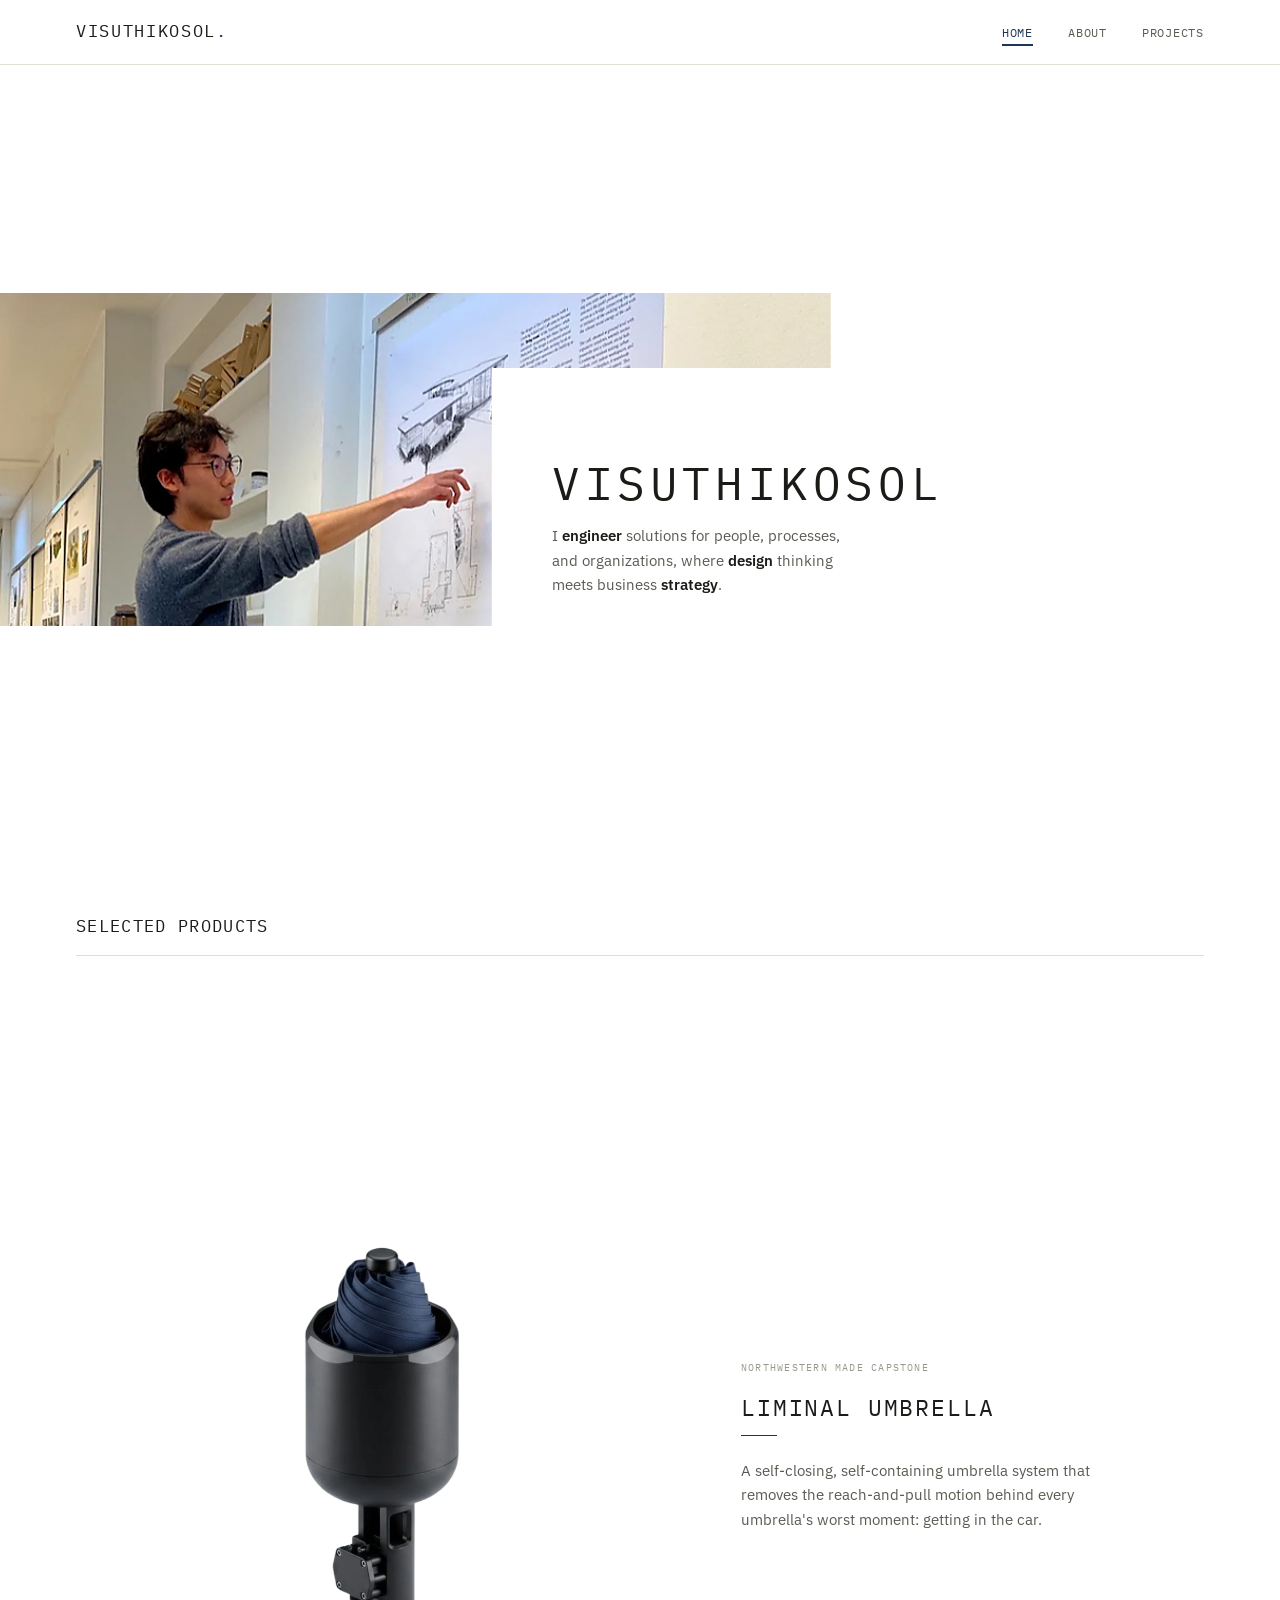
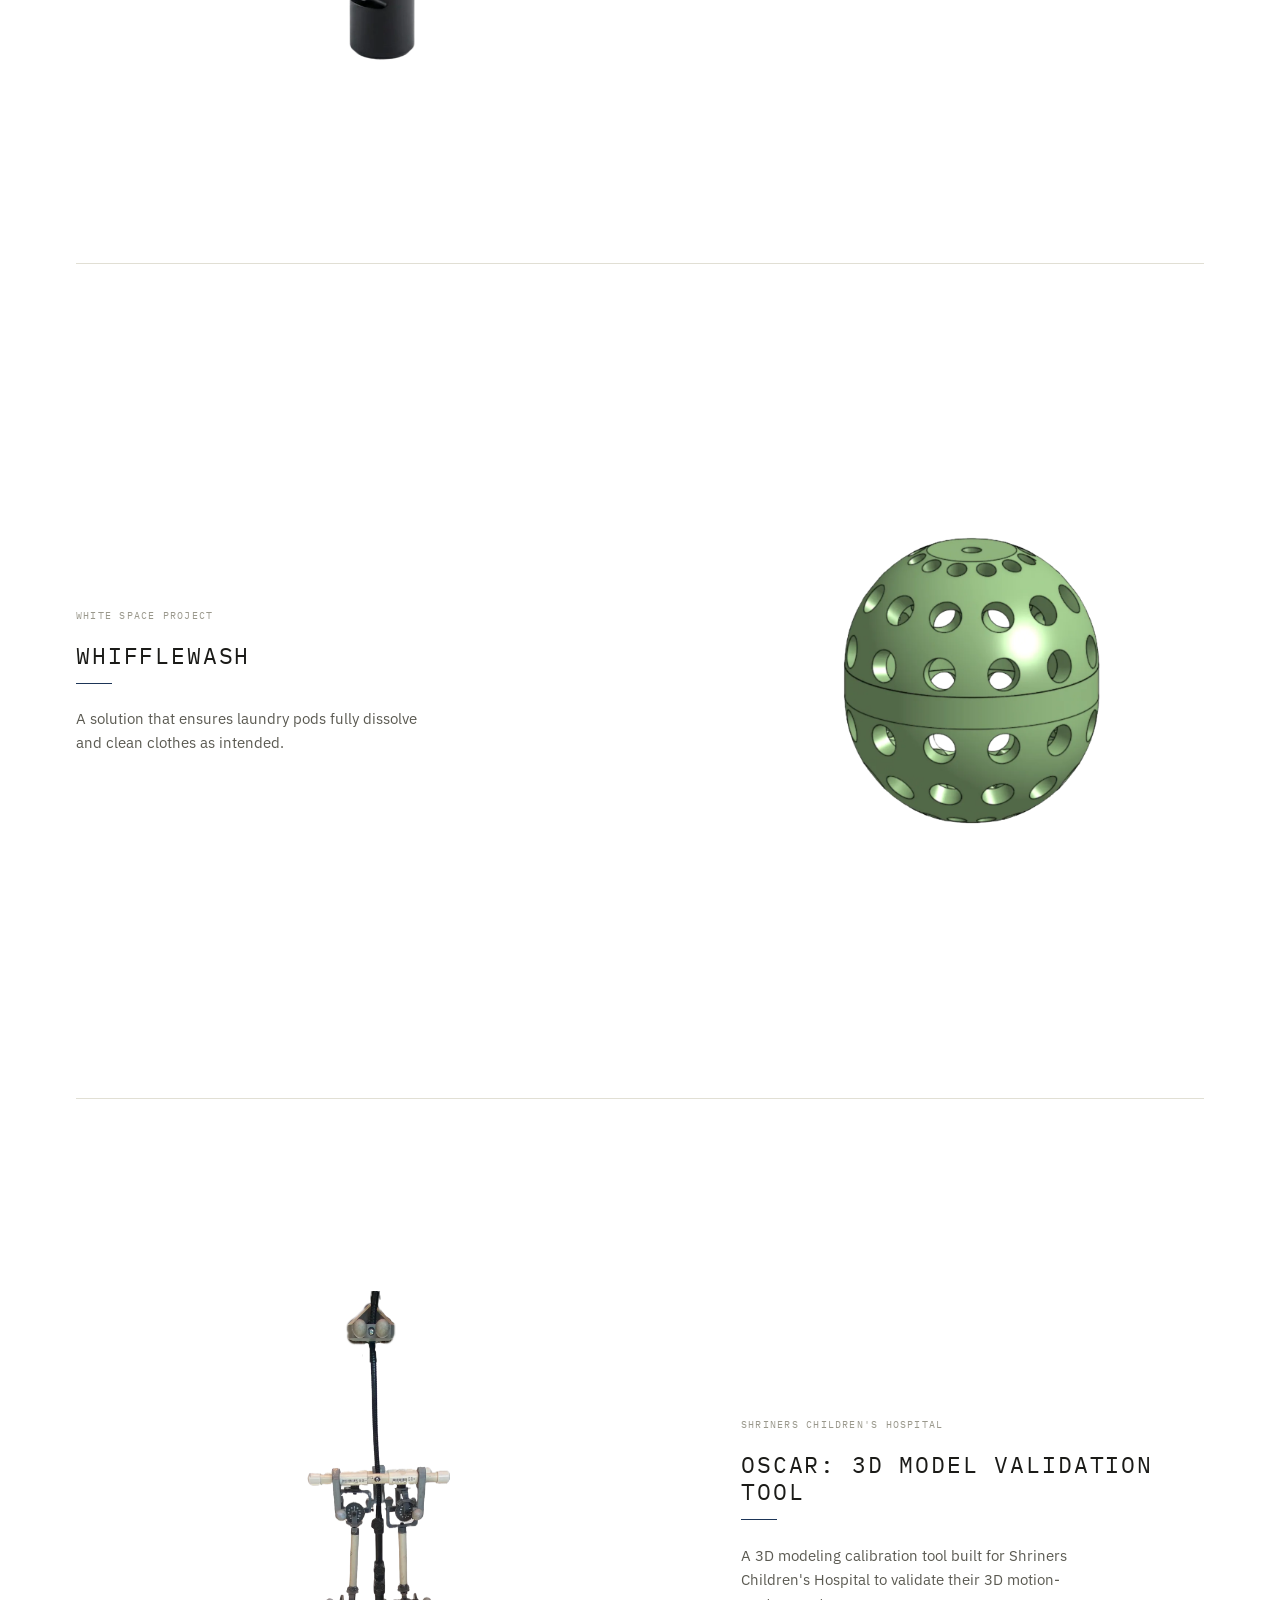
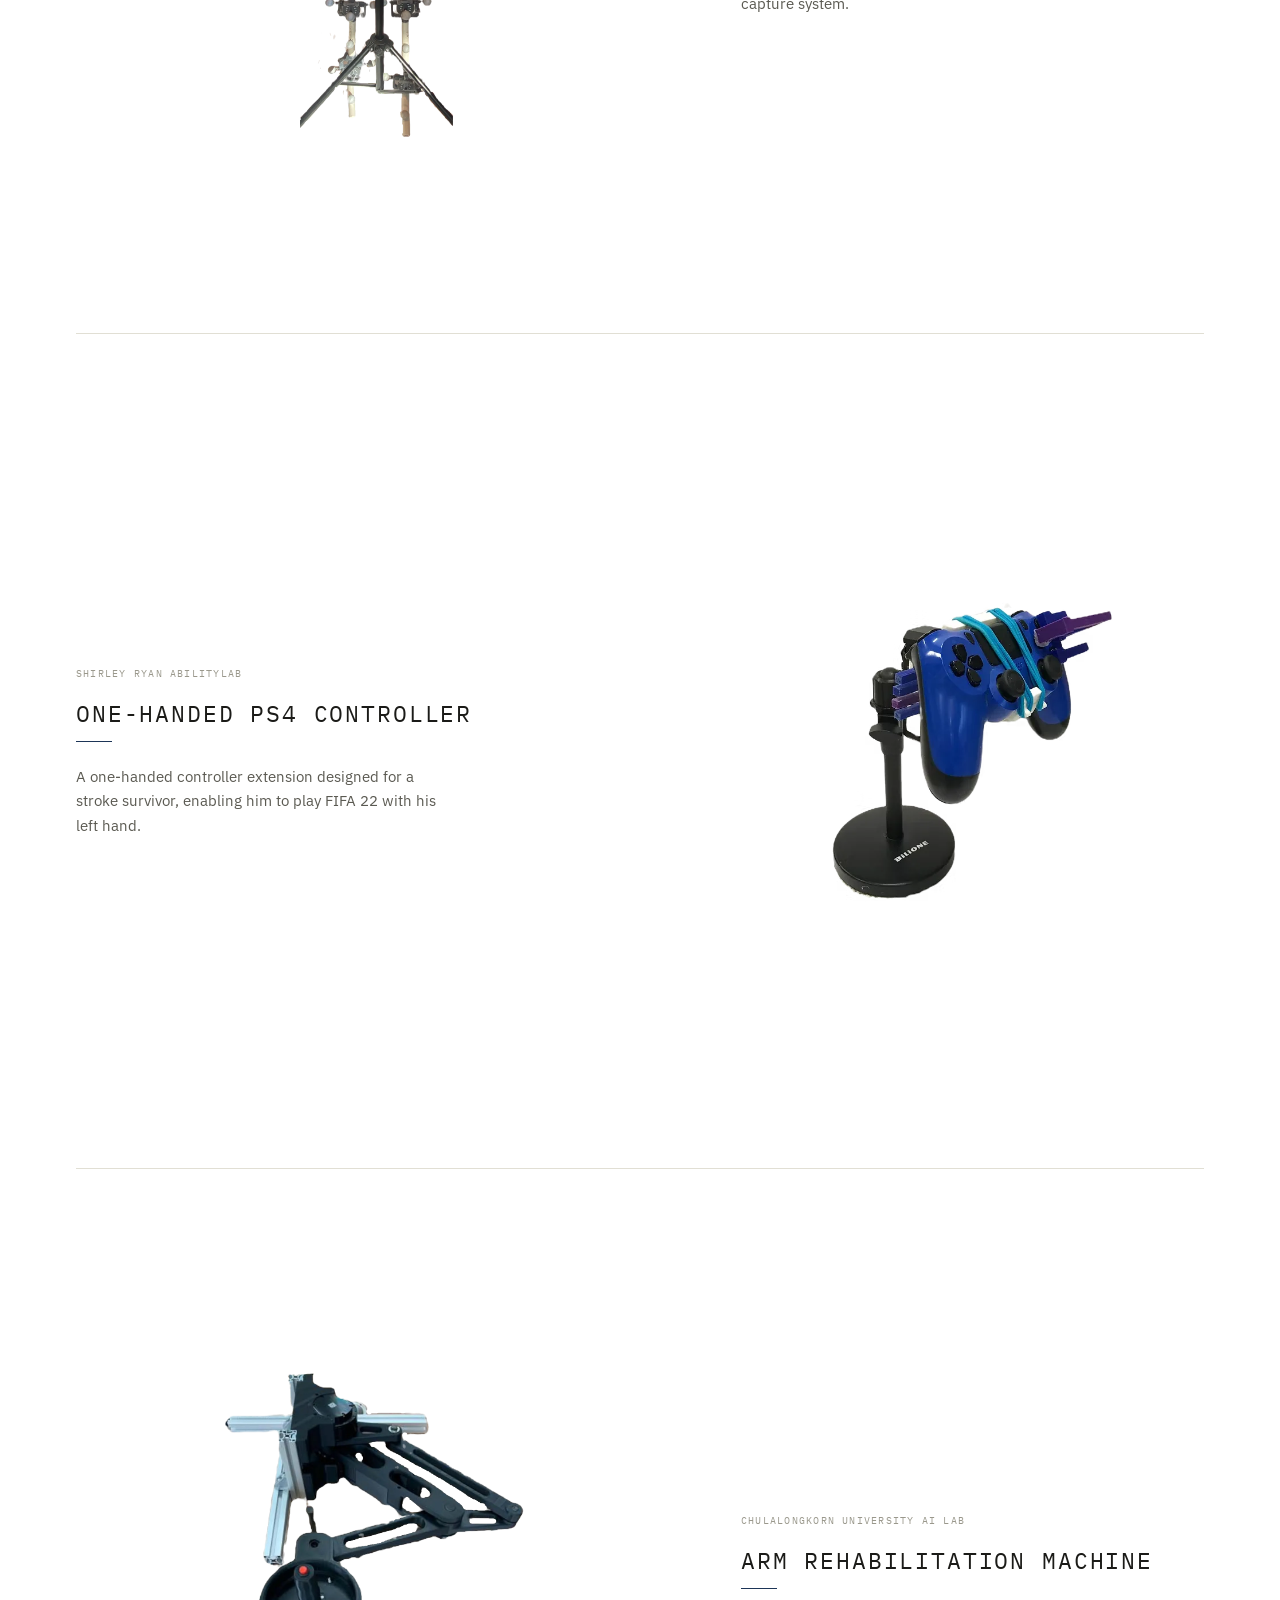
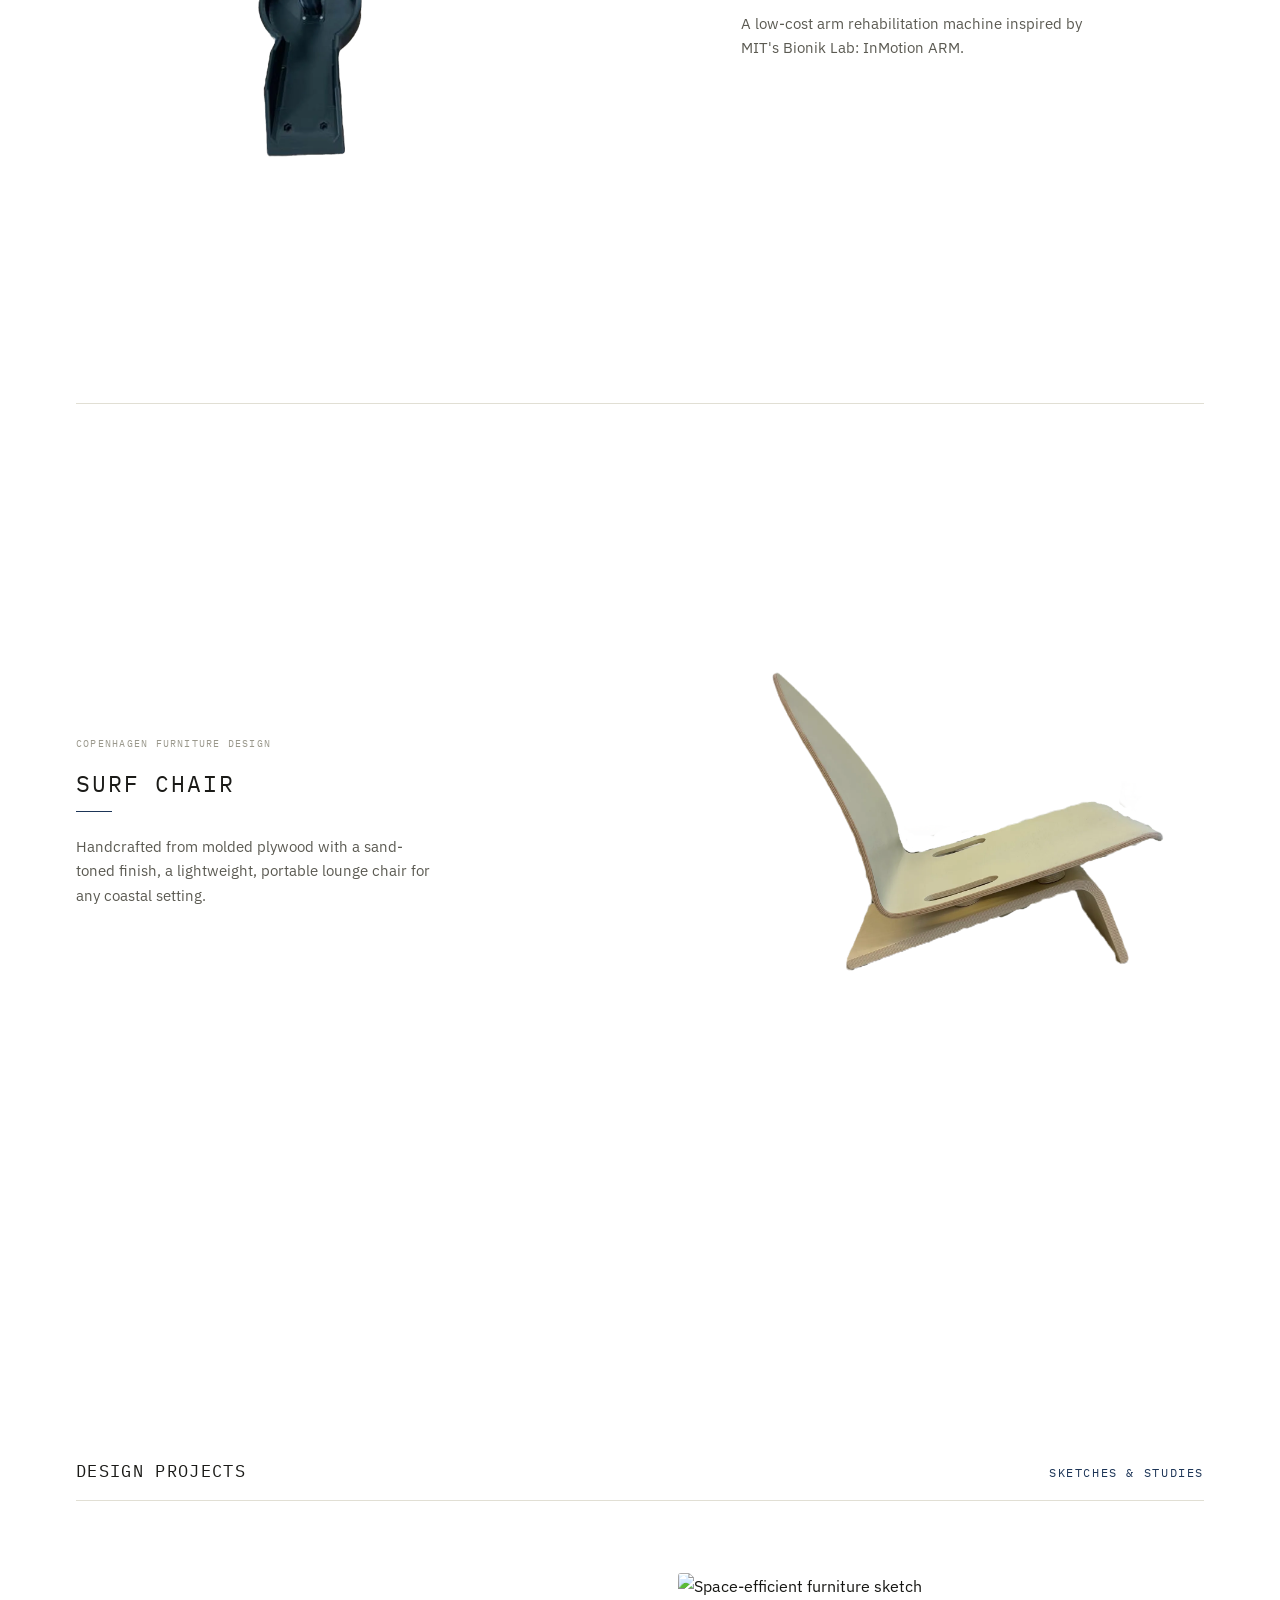
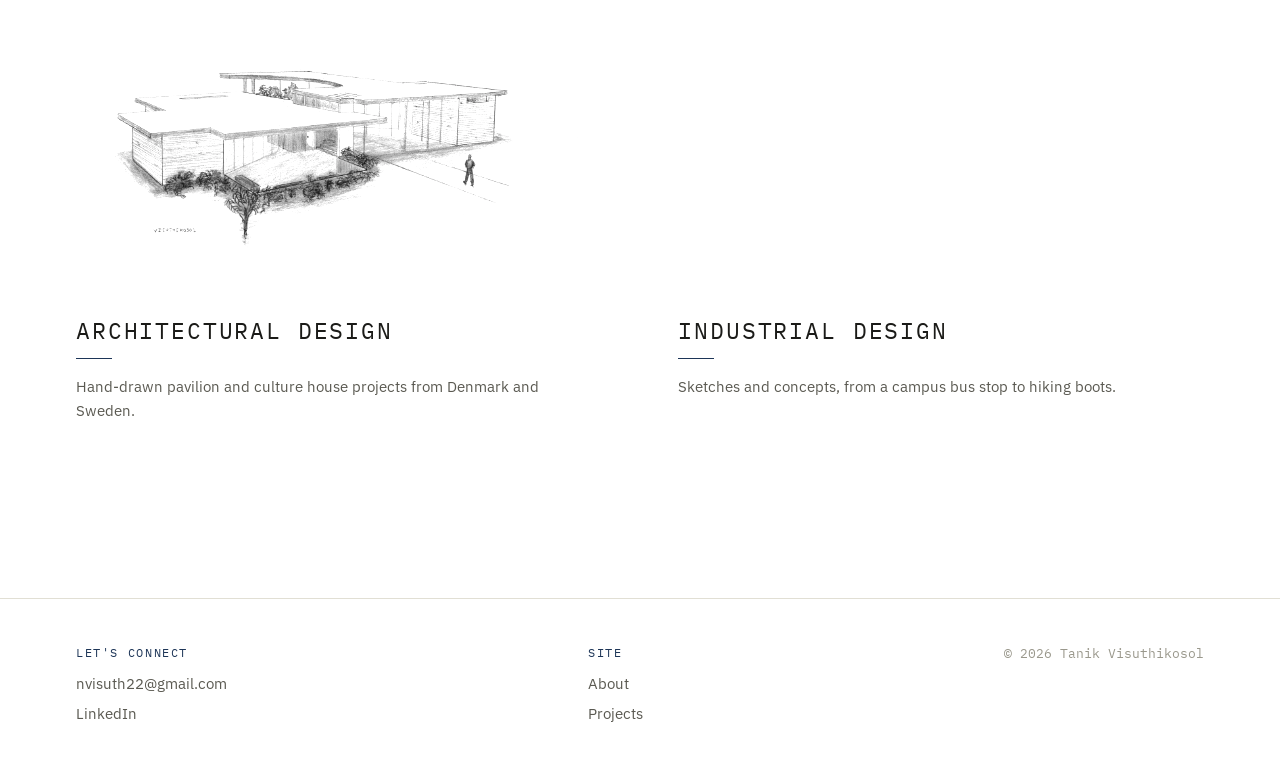
==== commit 8215edea: "Brand font" ====
--- a/index.html
+++ b/index.html
@@ -5,7 +5,7 @@
 <meta name="viewport" content="width=device-width, initial-scale=1.0">
 <title>Tanik (Nick) Visuthikosol</title>
 <meta name="description" content="Portfolio of Tanik (Nick) Visuthikosol: design engineering, human-centered product design, and process thinking.">
-<link rel="stylesheet" href="css/style.css?v=31">
+<link rel="stylesheet" href="css/style.css?v=37">
 </head>
 <body>
 
@@ -125,7 +125,7 @@
         <h2>Design Projects</h2>
         <span class="mono-label">Sketches &amp; Studies</span>
       </div>
-      <div class="design-grid">
+      <div class="design-grid" data-stack>
         <a class="design-tile crosshair reveal" data-peek href="work/architectural-design.html">
           <div class="card-media"><img src="assets/img/architectural-design.webp" alt="Hand-drawn architectural sketch" loading="lazy"></div>
           <h3>Architectural Design</h3>
@@ -162,6 +162,6 @@
   </div>
 </footer>
 
-<script src="js/main.js?v=31"></script>
+<script src="js/main.js?v=37"></script>
 </body>
 </html>
--- a/css/style.css
+++ b/css/style.css
@@ -671,7 +671,7 @@
 
 /* touch screens: no hover, so give a quiet cue instead */
 @media (hover: none) {
-  .feature-caption::after { content: "Tap to read more \2192"; font-family: var(--font-mono); font-size: .7rem; letter-spacing: .06em; text-transform: uppercase; color: var(--blueprint); margin-top: .35rem; }
+  .feature-caption::after { content: "Read more \2192"; font-family: var(--font-mono); font-size: .7rem; letter-spacing: .06em; text-transform: uppercase; color: var(--blueprint); margin-top: .35rem; }
 }
 .peek-pill { background: var(--blueprint); box-shadow: 0 8px 22px rgba(29,53,87,.28); transform: translate(16px, 16px) scale(.6); transform-origin: top left; }
 .peek-pill.on { transform: translate(16px, 16px) scale(1); }
@@ -1340,3 +1340,172 @@
   .shero-problem { font-size: clamp(2rem, 4.4vw, 3.9rem) !important; line-height: 1.07; letter-spacing: -0.02em; max-width: 17ch !important; margin: 1rem 0 0 !important; }
   .shero-media { height: min(68svh, 640px) !important; }
 }
+
+/* ================= v32: one type system =================
+   Mono caps = names and headings (matches the VISUTHIKOSOL mark)
+   Serif     = statements (problem, solution, About lead)
+   Sans      = body copy                                        */
+:root { --h-track: .08em; }
+.hero-name, .m-name { font-family: var(--font-mono) !important; font-weight: 400 !important; text-transform: uppercase; letter-spacing: .1em !important; line-height: 1.05 !important; }
+@media (min-width: 761px) { .hero-name { font-size: clamp(2rem, 3.6vw, 3.2rem) !important; } }
+@media (max-width: 760px) { .m-name { font-size: 9.2vw !important; margin-top: 1.1rem !important; } }
+
+.shero-text h1, .feature-caption h3, .design-tile h3, .gallery-item h3, .section-head h2,
+.psec-head h2, .dev h2, .final h2, .arch-head h2, .ind-head h2, .specs h2, .lbrand h2,
+.dev-text h3, .pnext strong, .ab-edu strong, .page-title, .hero h1:not(.hero-name) {
+  font-family: var(--font-mono) !important; font-weight: 400 !important; text-transform: uppercase; letter-spacing: var(--h-track); line-height: 1.2 !important;
+}
+.feature-caption h3, .design-tile h3, .gallery-item h3 { font-size: clamp(1rem, 1.5vw, 1.25rem) !important; }
+.section-head h2, .psec-head h2, .dev h2, .final h2, .specs h2, .lbrand h2 { font-size: clamp(.95rem, 1.3vw, 1.1rem) !important; }
+.arch-head h2, .ind-head h2 { font-size: clamp(1.1rem, 1.7vw, 1.45rem) !important; }
+.dev-text h3 { font-size: clamp(1rem, 1.5vw, 1.25rem) !important; }
+.pnext strong { font-size: clamp(1.1rem, 2vw, 1.6rem) !important; }
+.ab-edu strong { font-size: clamp(.9rem, 1.2vw, 1rem) !important; }
+
+/* project title vs problem: title becomes a labelled tag line with a rule */
+.shero-text h1 { font-size: clamp(1rem, 1.5vw, 1.25rem) !important; display: flex; align-items: center; gap: .9rem; width: 100%; margin: .6rem 0 0 !important; color: var(--ink) !important; }
+.shero-text h1::after { content: ""; flex: 1; height: 1px; background: var(--ink); max-width: 7rem; }
+.shero-plabel { margin-top: clamp(2rem, 5vw, 3.5rem) !important; }
+
+/* problem = solution, same serif and size */
+.shero-problem, .sol-text { font-family: var(--font-display) !important; font-weight: 400 !important; font-size: clamp(1.6rem, 3.1vw, 2.6rem) !important; line-height: 1.15 !important; letter-spacing: -0.015em !important; }
+@media (min-width: 761px) { .shero-problem { max-width: 20ch !important; } }
+@media (max-width: 760px) {
+  .shero-problem, .sol-text { font-size: 1.2rem !important; }
+  .shero-text h1 { justify-content: center; }
+  .shero-text h1::before { content: ""; flex: 0 0 1.5rem; height: 1px; background: var(--ink); }
+  .shero-text h1::after { flex: 0 0 1.5rem; }
+}
+
+/* per-project solution sizing */
+.s-one-handed-controller .sol-media { max-width: 1240px; }
+.s-one-handed-controller .sol-media img { max-height: 88vh; }
+.s-surf-chair .sol-media { max-width: 620px; }
+.s-surf-chair .sol-media img { max-height: 46vh; mix-blend-mode: multiply; filter: brightness(1.06) contrast(1.04); }
+
+/* PS4 final design as a fade stack */
+.ps4-stack .dev-media.duo-media { display: flex; gap: 1.25rem; align-items: center; justify-content: center; max-height: 46vh; }
+.ps4-stack .duo-media img { max-width: 48%; max-height: 42vh; object-fit: contain; }
+.ps4-stack .duo-media img:only-child { max-width: 80%; }
+.ps4-stack .dev-num { font-size: .8rem; }
+.ps4-stack .plist { margin-top: .75rem; }
+@media (max-width: 760px) { .ps4-stack .dev-media.duo-media { max-height: 32svh; } .ps4-stack .duo-media img { max-height: 30svh; } }
+
+/* orthographic views: four clean plates, hover to spotlight, click to enlarge */
+.ortho2 { display: grid; grid-template-columns: repeat(4, 1fr); gap: clamp(1rem, 2.5vw, 2rem); align-items: end; }
+.ortho2 figure { margin: 0; cursor: zoom-in; display: flex; flex-direction: column; align-items: center; }
+.ortho2 img { width: 100%; height: clamp(160px, 22vw, 300px); object-fit: contain; mix-blend-mode: multiply; }
+.ortho2 figcaption { margin-top: .6rem; color: var(--ink-faint); font-size: var(--t-cap); }
+.ortho-hint { margin-top: 1.25rem; color: var(--ink-faint); }
+@media (max-width: 760px) { .ortho2 { grid-template-columns: 1fr 1fr; } .ortho2 img { height: 26svh; } .ortho-hint { display: none; } }
+
+/* Industrial: same chapter layout as Architecture */
+@media (min-width: 761px) {
+  .ind { display: grid; grid-template-columns: minmax(200px, 1fr) 2.6fr; column-gap: clamp(2rem, 5vw, 4.5rem); align-items: start; padding-bottom: clamp(3rem, 7vw, 5rem); }
+  .ind > .ind-head { grid-column: 1; grid-row: 1 / span 12; position: sticky; top: 96px; margin: 0; display: block; }
+  .ind > :not(.ind-head) { grid-column: 2; min-width: 0; margin-top: 0; }
+  .ind > * + :not(.ind-head) { margin-top: clamp(3rem, 7vw, 5rem) !important; }
+  .ind-head p { display: block; margin-top: 1rem; max-width: 34ch; }
+  .final-set { justify-content: flex-start; }
+}
+.hero h1:not(.hero-name) { font-size: clamp(1.4rem, 2.6vw, 2rem) !important; }
+
+/* ================= v33 ================= */
+/* ortho: bigger lift on hover */
+@media (hover: hover) and (pointer: fine) {
+  .ortho2.focus figure:hover { transform: scale(1.35); z-index: 5; }
+  .ortho2 figure:first-child { transform-origin: left center; }
+  .ortho2 figure:last-child { transform-origin: right center; }
+}
+
+/* design project pages: title in the same mono caps as product titles */
+.phero h1 { font-family: var(--font-mono) !important; font-weight: 400 !important; text-transform: uppercase; letter-spacing: var(--h-track); font-size: clamp(1.3rem, 2.2vw, 1.8rem) !important; line-height: 1.2; }
+.design-tile h3 { font-weight: 400 !important; }
+
+/* home + projects captions: context / TITLE / description clearly separated */
+.feature-caption .mono-label, .gallery-item > .mono-label, .design-tile .mono-label { font-size: .64rem; color: var(--ink-faint); letter-spacing: .12em; }
+.feature-caption h3, .gallery-item h3, .design-tile h3 { color: var(--ink); font-size: clamp(1.15rem, 1.8vw, 1.5rem) !important; margin: .55rem 0 0 !important; padding-bottom: .9rem; position: relative; }
+.feature-caption h3::after, .gallery-item h3::after, .design-tile h3::after { content: ""; position: absolute; left: 0; bottom: 0; width: 2.25rem; height: 1px; background: var(--blueprint); transition: width .4s cubic-bezier(.2,.7,.3,1); }
+.feature-caption p, .gallery-item p, .design-tile p { margin-top: .9rem !important; color: var(--ink-soft); }
+a.feature-caption:hover h3::after, a.gallery-item:hover h3::after, a.design-tile:hover h3::after { width: 4.5rem; }
+
+/* projects page: spacious two-column index */
+.masonry { grid-template-columns: repeat(2, minmax(0, 1fr)) !important; gap: clamp(3.5rem, 8vw, 7rem) clamp(2.5rem, 6vw, 5.5rem) !important; }
+.masonry .gallery-item .card-media { aspect-ratio: 4 / 3 !important; margin-bottom: 1.4rem; display: flex; align-items: center; justify-content: center; background: none; }
+.masonry .gallery-item .card-media img { width: 100%; height: 100%; object-fit: contain !important; }
+.masonry .gallery-item:nth-child(even) { margin-top: clamp(3rem, 8vw, 7rem); }
+.masonry .gallery-item p { max-width: 42ch; }
+#products .section-head, #design-projects .section-head { margin-bottom: clamp(2.5rem, 6vw, 4.5rem); }
+#design-projects { margin-top: clamp(3rem, 8vw, 6rem); }
+@media (max-width: 760px) {
+  .masonry { grid-template-columns: 1fr !important; gap: 3rem !important; }
+  .masonry .gallery-item:nth-child(even) { margin-top: 0; }
+}
+
+/* ================= v34: About in the site's system ================= */
+.spec-note { display: block; margin-top: 1rem; color: var(--ink-faint); text-transform: none; letter-spacing: .02em; }
+.spec-big strong { font-family: var(--font-mono) !important; font-weight: 400; letter-spacing: .02em; font-size: clamp(1.6rem, 3.4vw, 2.8rem) !important; }
+
+/* headline: mono caps like VISUTHIKOSOL, solid ink */
+.ab-cap { font-size: var(--t-cap) !important; letter-spacing: .1em; }
+
+/* lead = a statement (serif, same as problem/solution), body = site body */
+.ab-lead { font-family: var(--font-display) !important; font-weight: 400 !important; font-size: clamp(1.4rem, 2.4vw, 2rem) !important; line-height: 1.2 !important; letter-spacing: -0.01em; }
+.ab-lead em { font-weight: 400 !important; }
+.ab-copy p:not(.ab-lead) { font-family: var(--font-body) !important; font-size: var(--t-body) !important; line-height: 1.7 !important; color: var(--ink-soft); max-width: 58ch; }
+.ab-body { align-items: center; }
+.ab-edu li span { font-size: var(--t-small) !important; }
+
+/* off the clock: small mono caps tags, static */
+.ab-off li { font-family: var(--font-mono); font-size: .68rem !important; letter-spacing: .12em; padding: .45rem .9rem !important; border-color: var(--line) !important; color: var(--ink-soft); }
+@media (max-width: 760px) {
+  .ab-lead { font-size: 1.15rem !important; }
+  .ab-off li { font-size: .62rem !important; }
+}
+.ab-off ul { border-top: 0 !important; margin: 0 !important; display: flex !important; flex-wrap: wrap; gap: .5rem; }
+.ab-off li { display: inline-block !important; grid-template-columns: none !important; border: 1px solid var(--line) !important; border-radius: 999px; }
+.ab-off .mono-label { margin-right: .5rem; }
+.spec-table td small { display: block; margin-top: .25rem; font-size: var(--t-cap); font-weight: 400; color: var(--ink-faint); letter-spacing: .02em; line-height: 1.4; }
+
+/* ================= v37 ================= */
+.pv-pair { display: contents; }
+.spec-table th, .spec-table td { white-space: nowrap; }
+.spec-table th:first-child, .spec-table td:first-child { width: 34%; white-space: normal; }
+.spec-table td small { white-space: normal; }
+
+@media (max-width: 760px) {
+  .m-name { font-size: 7.6vw !important; }
+
+  /* home: design projects stack like products */
+  .design-grid[data-stack] { display: block; gap: 0; }
+  .design-grid[data-stack] > .design-tile { position: sticky; top: var(--hdr); height: calc(100svh - var(--hdr)); display: flex; flex-direction: column; justify-content: center; background: var(--paper); box-shadow: 0 0 0 100vmax var(--paper); clip-path: inset(-1px -100vmax 0 -100vmax); border-top: 1px solid var(--line); }
+  .design-grid[data-stack] > .design-tile:first-child { border-top: 0; }
+  .design-grid[data-stack] > .design-tile > * { transform: scale(calc(1 - var(--cover, 0) * .06)); opacity: calc(1 - var(--cover, 0) * .7); transform-origin: center top; }
+
+  /* WhiffleWash: trim duplicates */
+  .sol-extra, #infomercial { display: none !important; }
+
+  /* Architecture by importance */
+  .pav { grid-template-columns: 1fr 1fr; }
+  .pav .pv-c { grid-column: 1 / -1; grid-row: 1; }
+  .pv-pair { display: block; grid-column: 1 / -1; grid-row: 2; }
+  .pav .pv-d, .pav .pv-e { grid-row: 3; }
+  .pav .pv-d img, .pav .pv-e img { max-height: 18svh !important; }
+  .ch-poster { display: none; }
+  .ch-set .ch-m1 img { max-width: 70%; margin: 0 auto; }
+  .plans.fader figure figcaption, .pv-pair figcaption { position: absolute; bottom: -2px; }
+  .models { gap: 1.25rem .75rem; }
+  .models img { max-height: 20svh; width: auto; max-width: 100%; }
+  .models .md4 img { max-height: 16svh; }
+
+  /* Industrial by importance: one final frame, ideas side by side, compact process strip */
+  .final-set.fader { height: 40svh !important; }
+  .ideas { grid-template-columns: 1fr 1fr !important; gap: 1rem !important; margin-top: 2rem !important; }
+  .ideas .idea-imgs.fader { height: 22svh !important; }
+  .ideas .idea .mono-label { font-size: .58rem; }
+  .ind .strip figure { height: 26svh !important; }
+  .ind .strip-wrap { margin-top: 2rem !important; }
+
+  .spec-table th, .spec-table td { padding-right: .35rem; font-size: .75rem !important; }
+}
+@media (max-width: 760px) { .models .md4 img { max-width: 100% !important; } .models figure { min-width: 0; } }
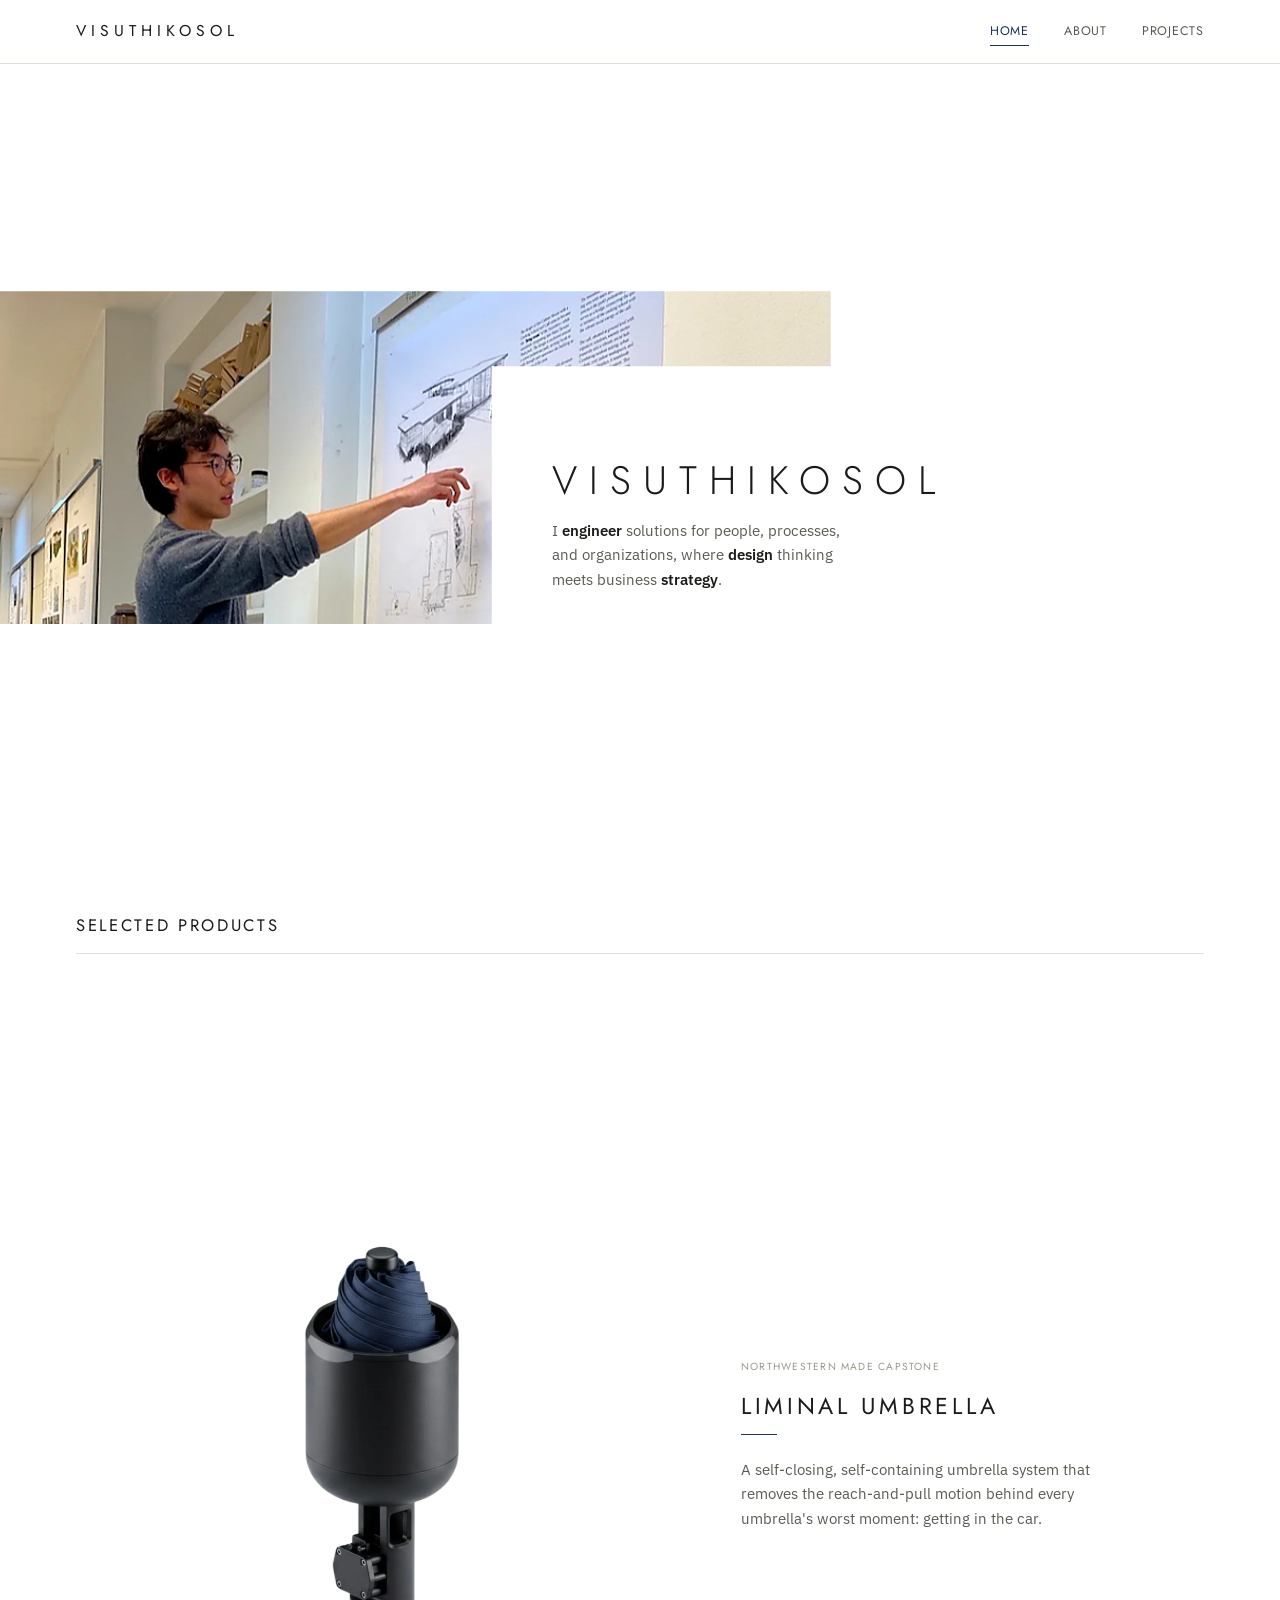
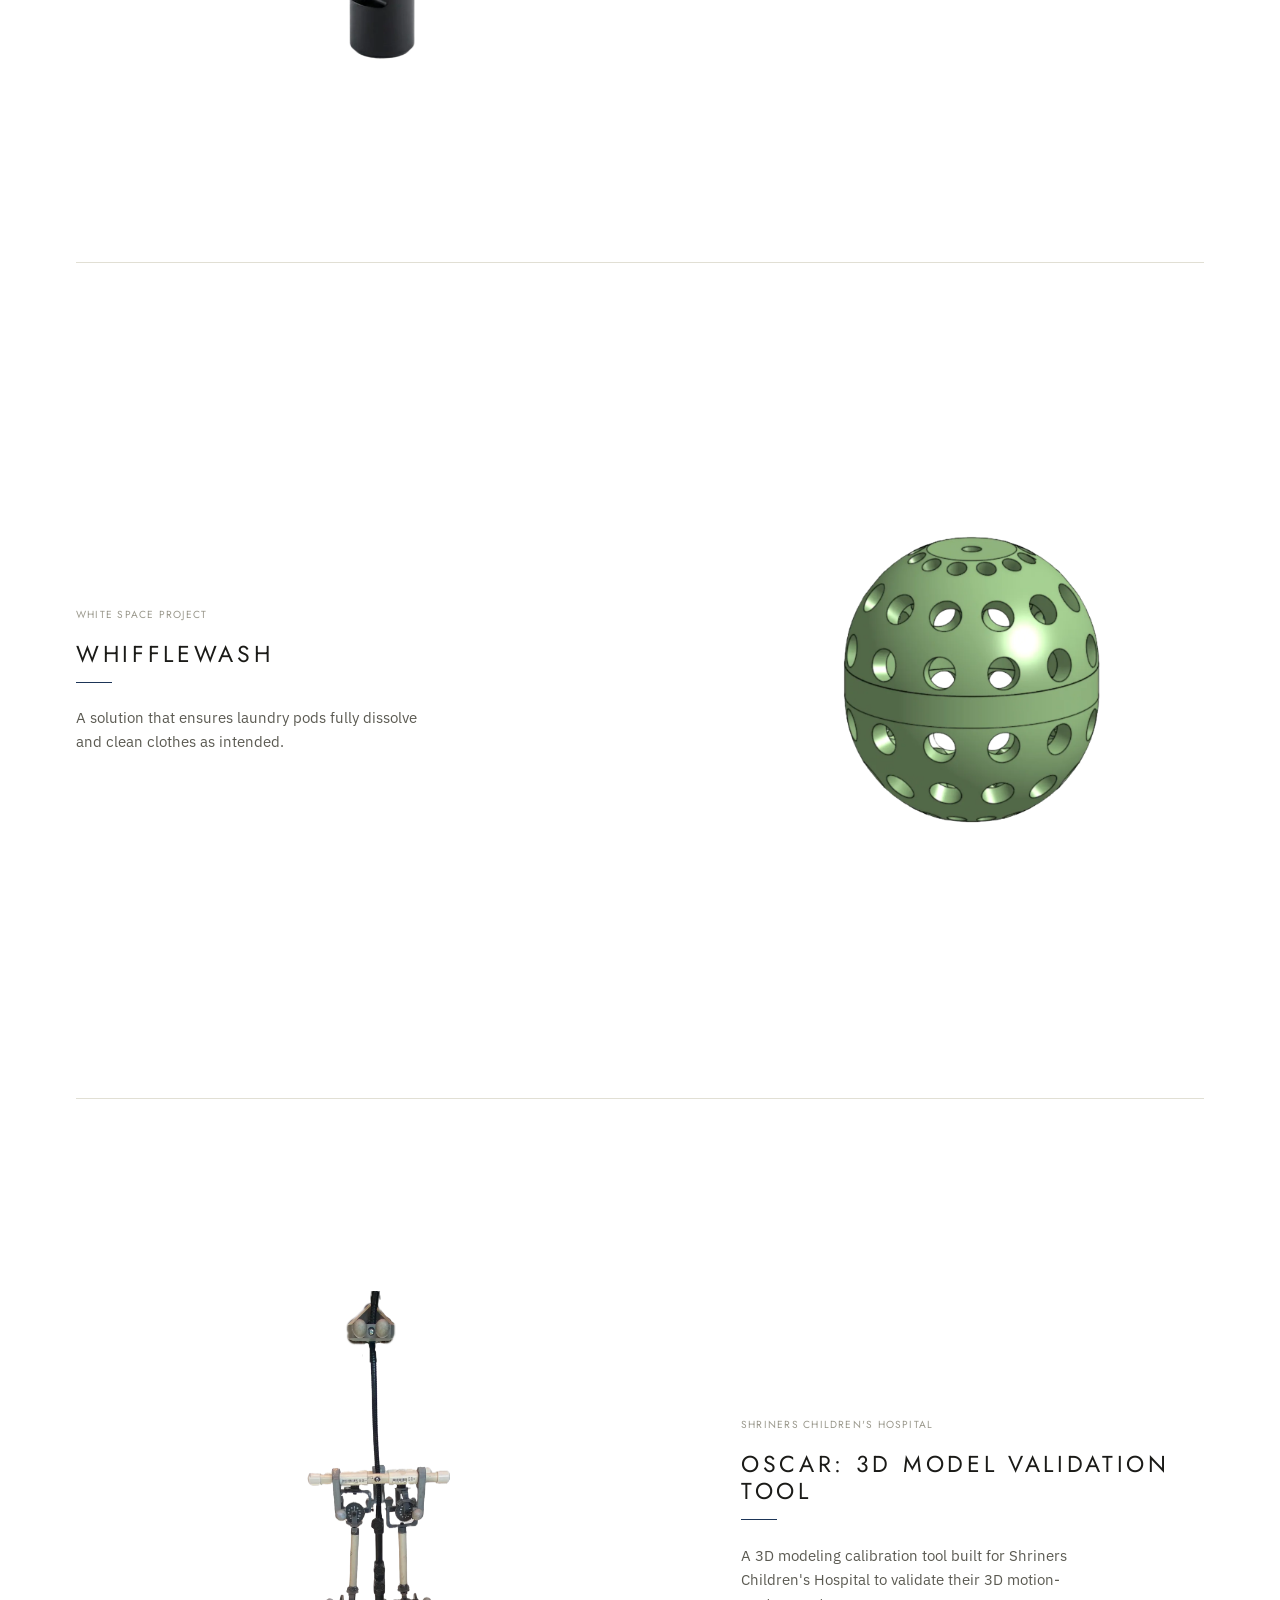
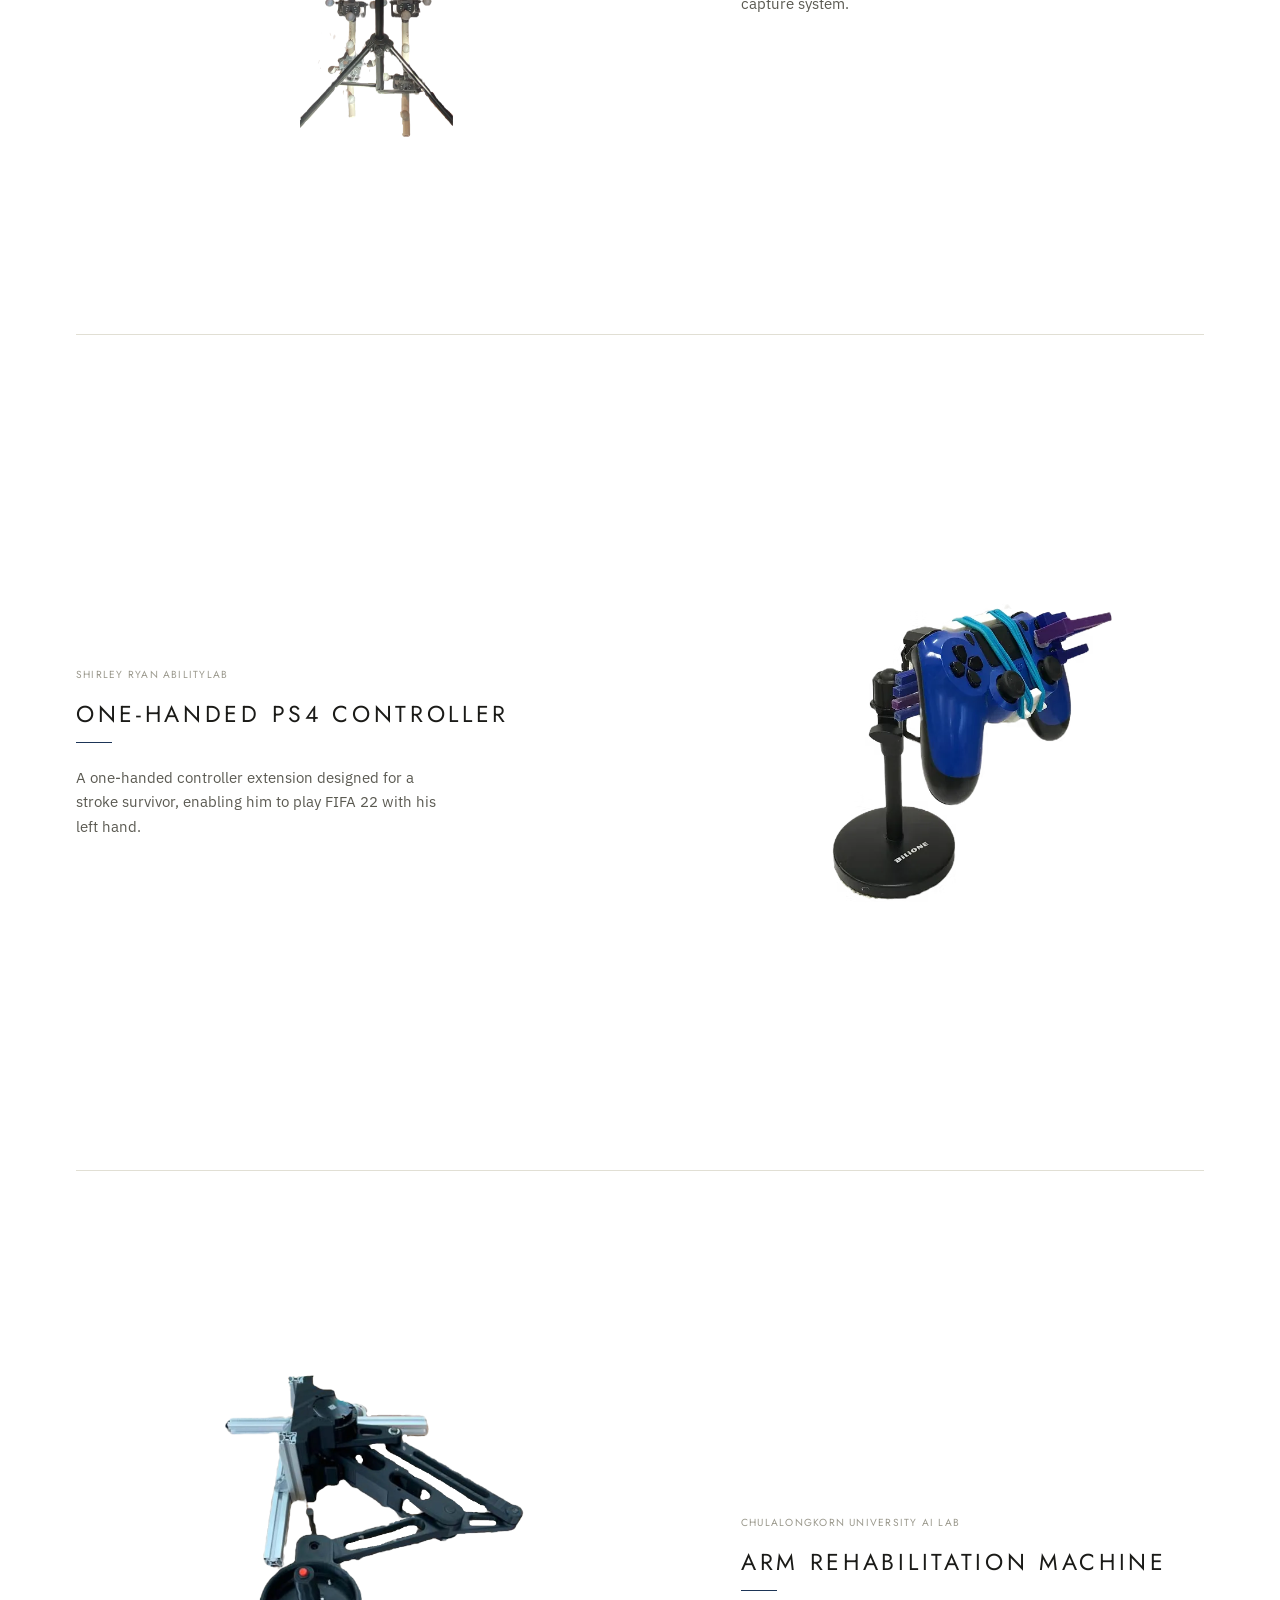
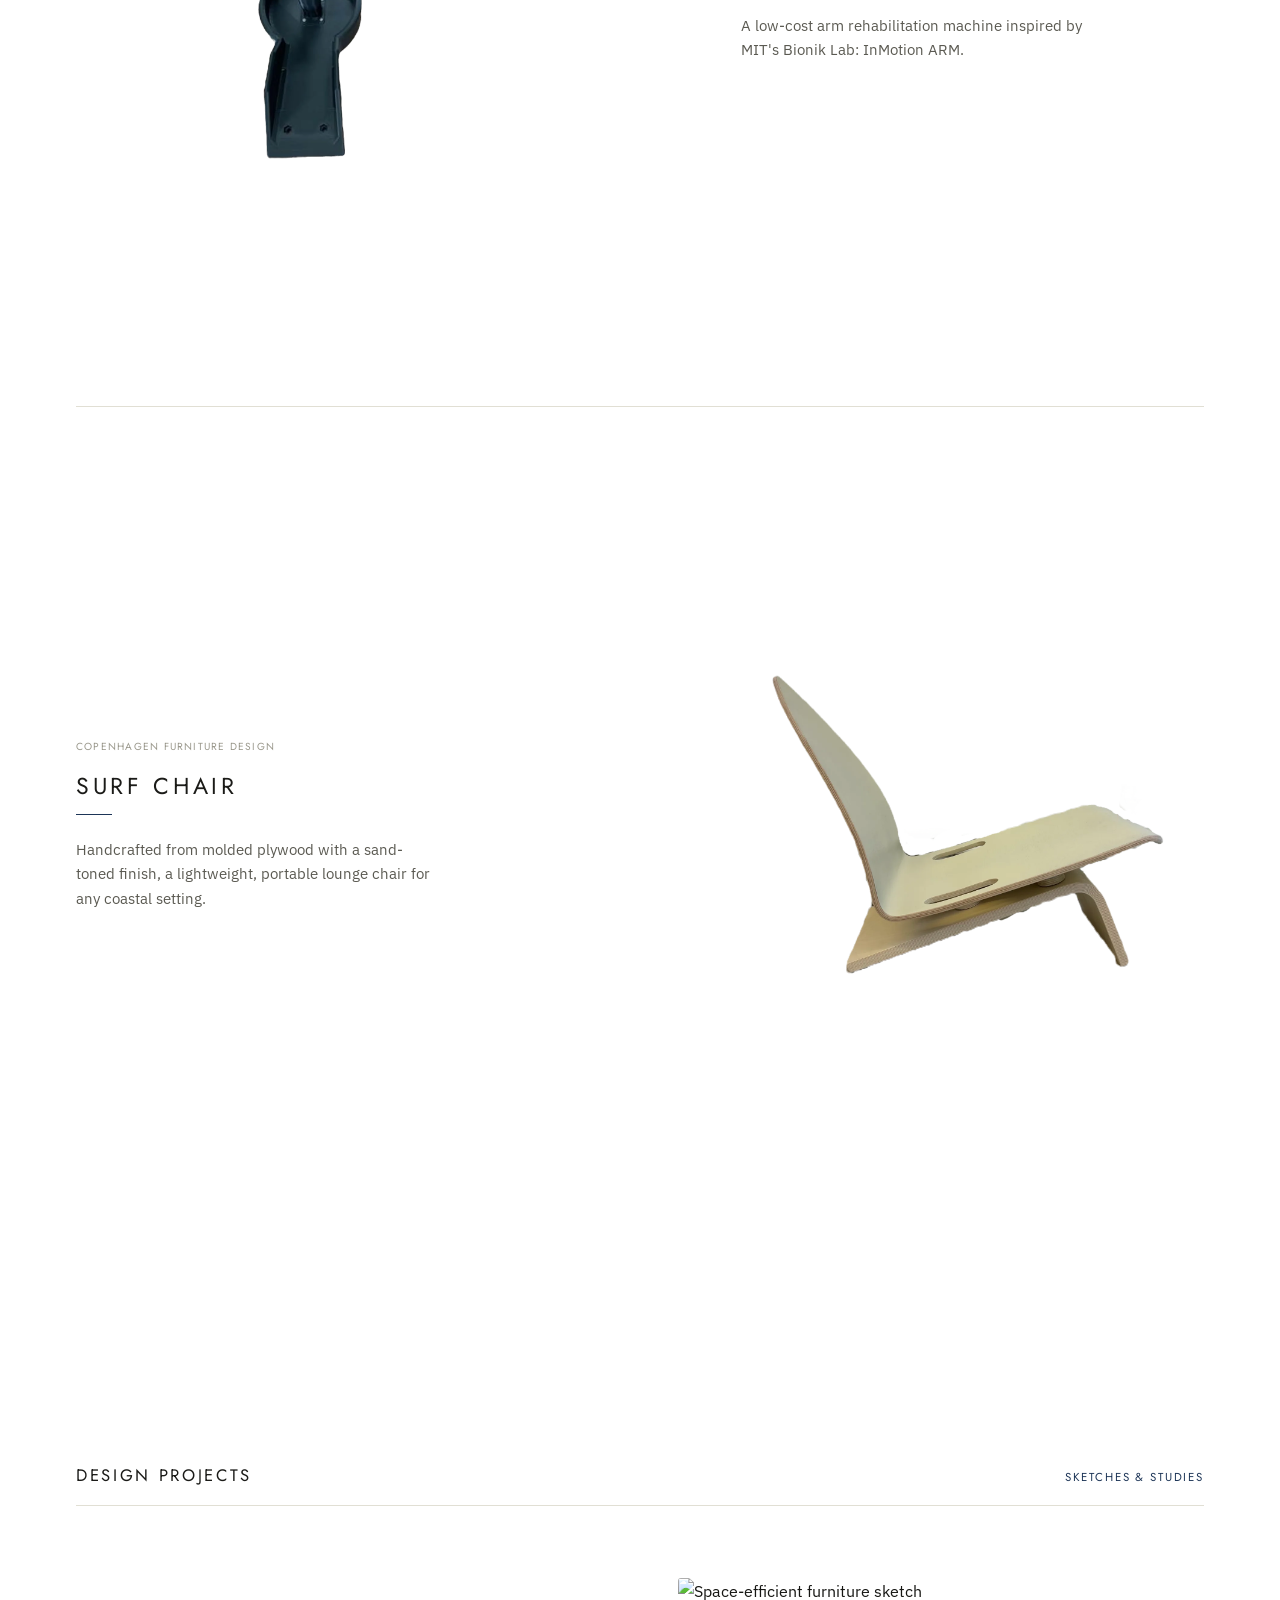
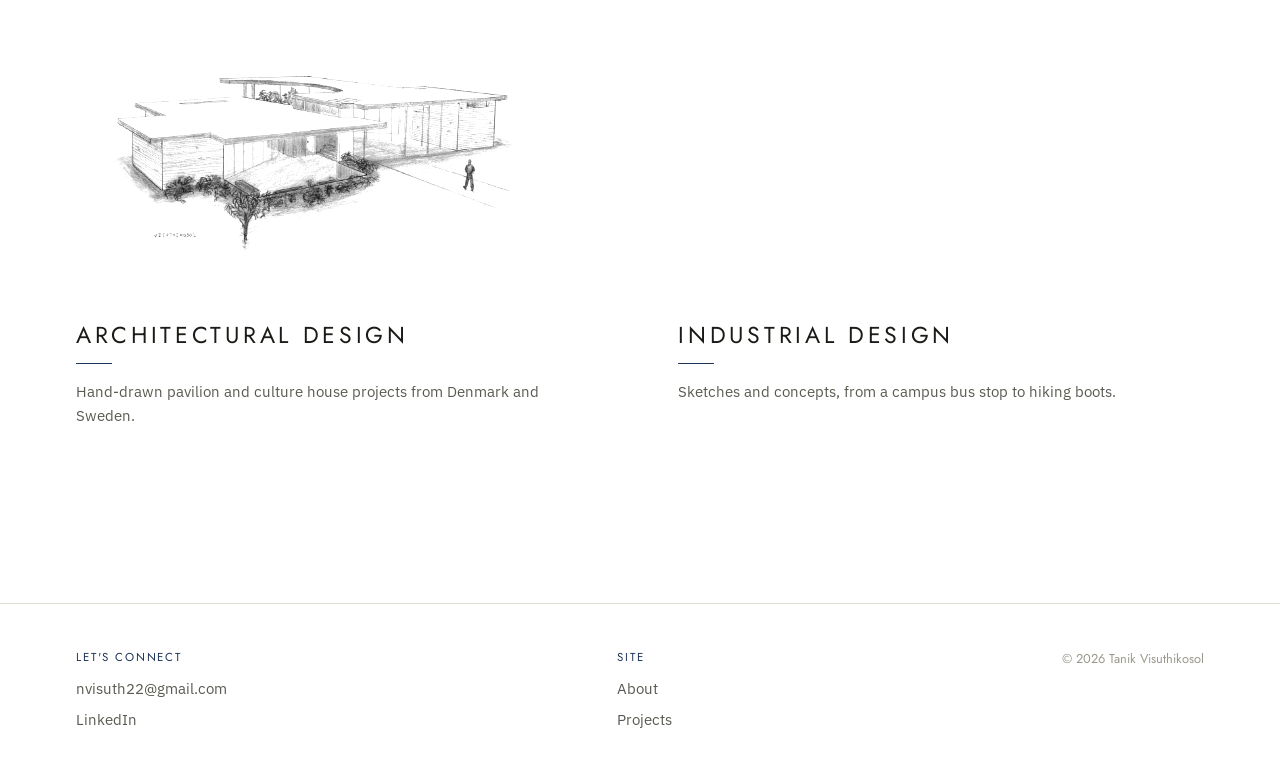
==== commit cd0fec65: "OSCAR page" ====
--- a/index.html
+++ b/index.html
@@ -5,13 +5,13 @@
 <meta name="viewport" content="width=device-width, initial-scale=1.0">
 <title>Tanik (Nick) Visuthikosol</title>
 <meta name="description" content="Portfolio of Tanik (Nick) Visuthikosol: design engineering, human-centered product design, and process thinking.">
-<link rel="stylesheet" href="css/style.css?v=37">
+<link rel="stylesheet" href="css/style.css?v=39">
 </head>
 <body>
 
 <header class="site-header">
   <div class="wrap">
-    <a href="index.html" class="brand">VISUTHIKOSOL<span>.</span></a>
+    <a href="index.html" class="brand">VISUTHIKOSOL</a>
     <button class="nav-toggle" aria-label="Toggle navigation" aria-expanded="false"><span></span></button>
     <nav>
       <ul class="nav-links">
@@ -162,6 +162,6 @@
   </div>
 </footer>
 
-<script src="js/main.js?v=37"></script>
+<script src="js/main.js?v=39"></script>
 </body>
 </html>
--- a/css/style.css
+++ b/css/style.css
@@ -6,7 +6,7 @@
    borderless photo-forward layout, CSS-only masonry, scroll reveals
    ========================================================= */
 
-@import url('https://fonts.googleapis.com/css2?family=Fraunces:opsz,wght@9..144,300;9..144,400;9..144,500;9..144,600&family=IBM+Plex+Sans:wght@400;500;600&family=IBM+Plex+Mono:wght@400;500&display=swap');
+@import url('https://fonts.googleapis.com/css2?family=Fraunces:opsz,wght@9..144,300;9..144,400;9..144,500;9..144,600&family=IBM+Plex+Sans:wght@400;500;600&family=IBM+Plex+Mono:wght@400;500&family=Jost:wght@300;400;500&display=swap');
 
 :root {
   --paper: #FFFFFF;
@@ -21,7 +21,7 @@
 
   --font-display: 'Fraunces', Georgia, serif;
   --font-body: 'IBM Plex Sans', -apple-system, BlinkMacSystemFont, sans-serif;
-  --font-mono: 'IBM Plex Mono', ui-monospace, Menlo, monospace;
+  --font-mono: 'Jost', 'Futura', 'Avenir Next', 'Helvetica Neue', sans-serif;
 
   --max: 1240px;
   --gutter: clamp(1.25rem, 5vw, 3.5rem);
@@ -1509,3 +1509,19 @@
   .spec-table th, .spec-table td { padding-right: .35rem; font-size: .75rem !important; }
 }
 @media (max-width: 760px) { .models .md4 img { max-width: 100% !important; } .models figure { min-width: 0; } }
+
+/* ================= v38: brand type (Jost, Futura-style, wide tracking) ================= */
+.brand { font-weight: 400; letter-spacing: .32em; font-size: .98rem; }
+.hero-name, .m-name { font-weight: 300 !important; letter-spacing: .3em !important; }
+@media (min-width: 761px) { .hero-name { font-size: clamp(1.8rem, 3.1vw, 2.8rem) !important; } }
+@media (max-width: 760px) { .m-name { font-size: 6.4vw !important; letter-spacing: .26em !important; } }
+.mono-label { letter-spacing: .16em; }
+.shero-text h1, .feature-caption h3, .design-tile h3, .gallery-item h3, .section-head h2,
+.psec-head h2, .dev h2, .final h2, .arch-head h2, .ind-head h2, .specs h2, .lbrand h2,
+.dev-text h3, .pnext strong, .ab-edu strong, .phero h1, .hero h1:not(.hero-name) { letter-spacing: .16em !important; font-weight: 400 !important; }
+.spec-big strong { letter-spacing: .04em; font-weight: 300; }
+.sol-extra { display: none !important; }
+/* v39: About lead in the brand font */
+.ab-lead { font-family: var(--font-mono) !important; font-weight: 300 !important; letter-spacing: .01em !important; line-height: 1.3 !important; font-size: clamp(1.3rem, 2.2vw, 1.8rem) !important; }
+.ab-lead em { font-weight: 400 !important; }
+@media (max-width: 760px) { .ab-lead { font-size: 1.08rem !important; } .ab-cap { min-height: 2.8em; } }
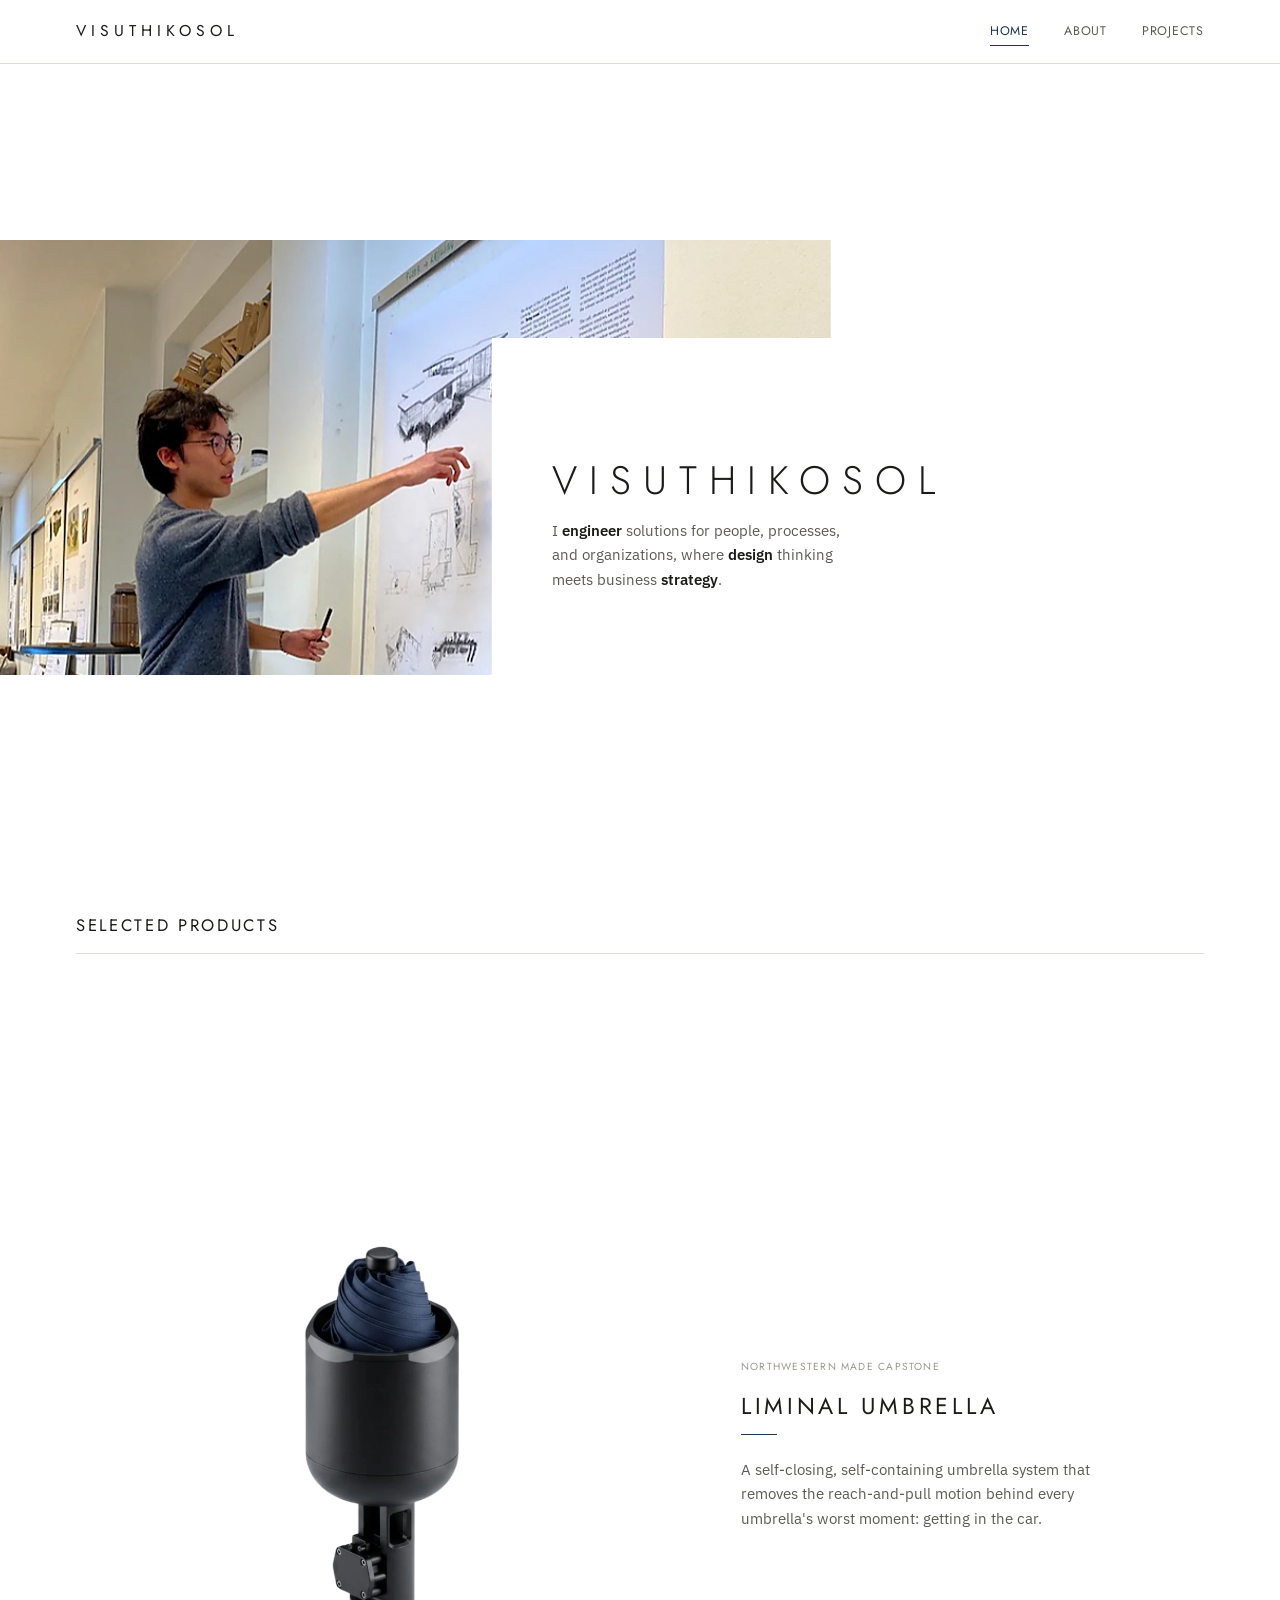
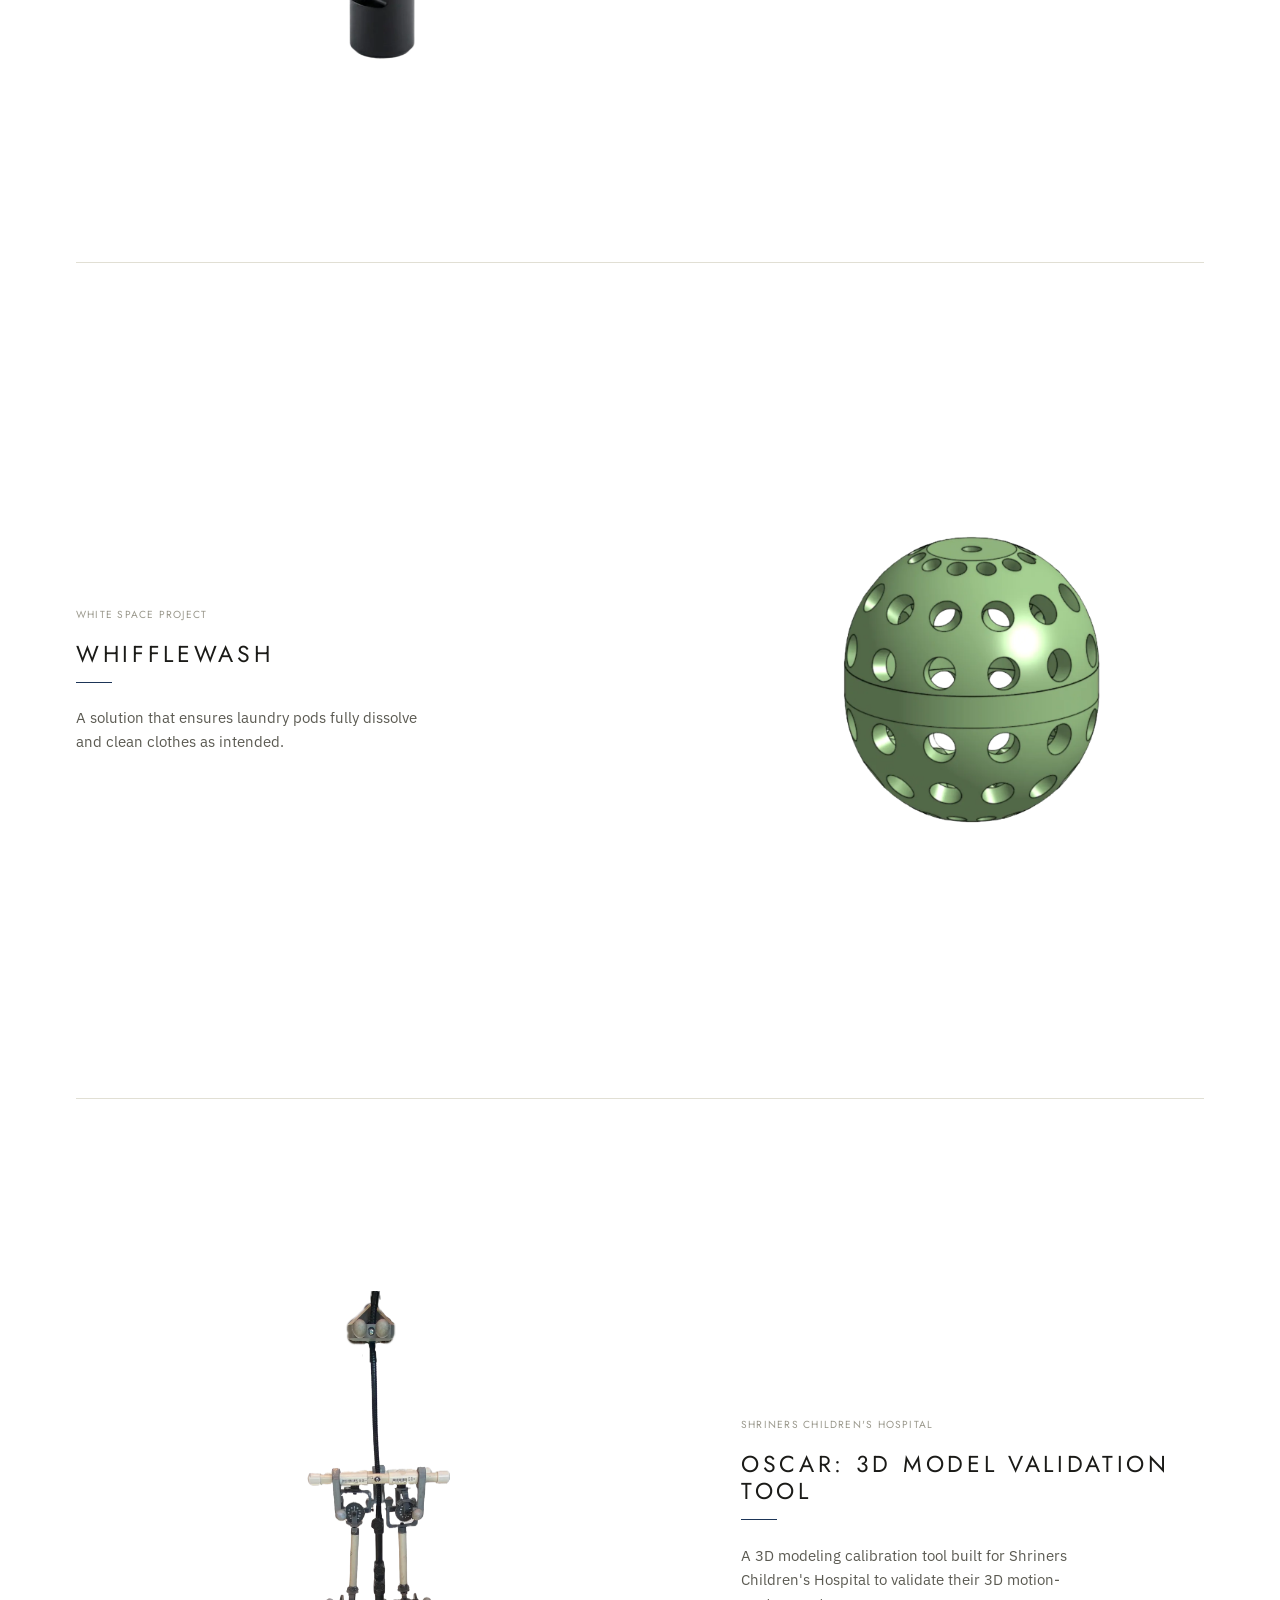
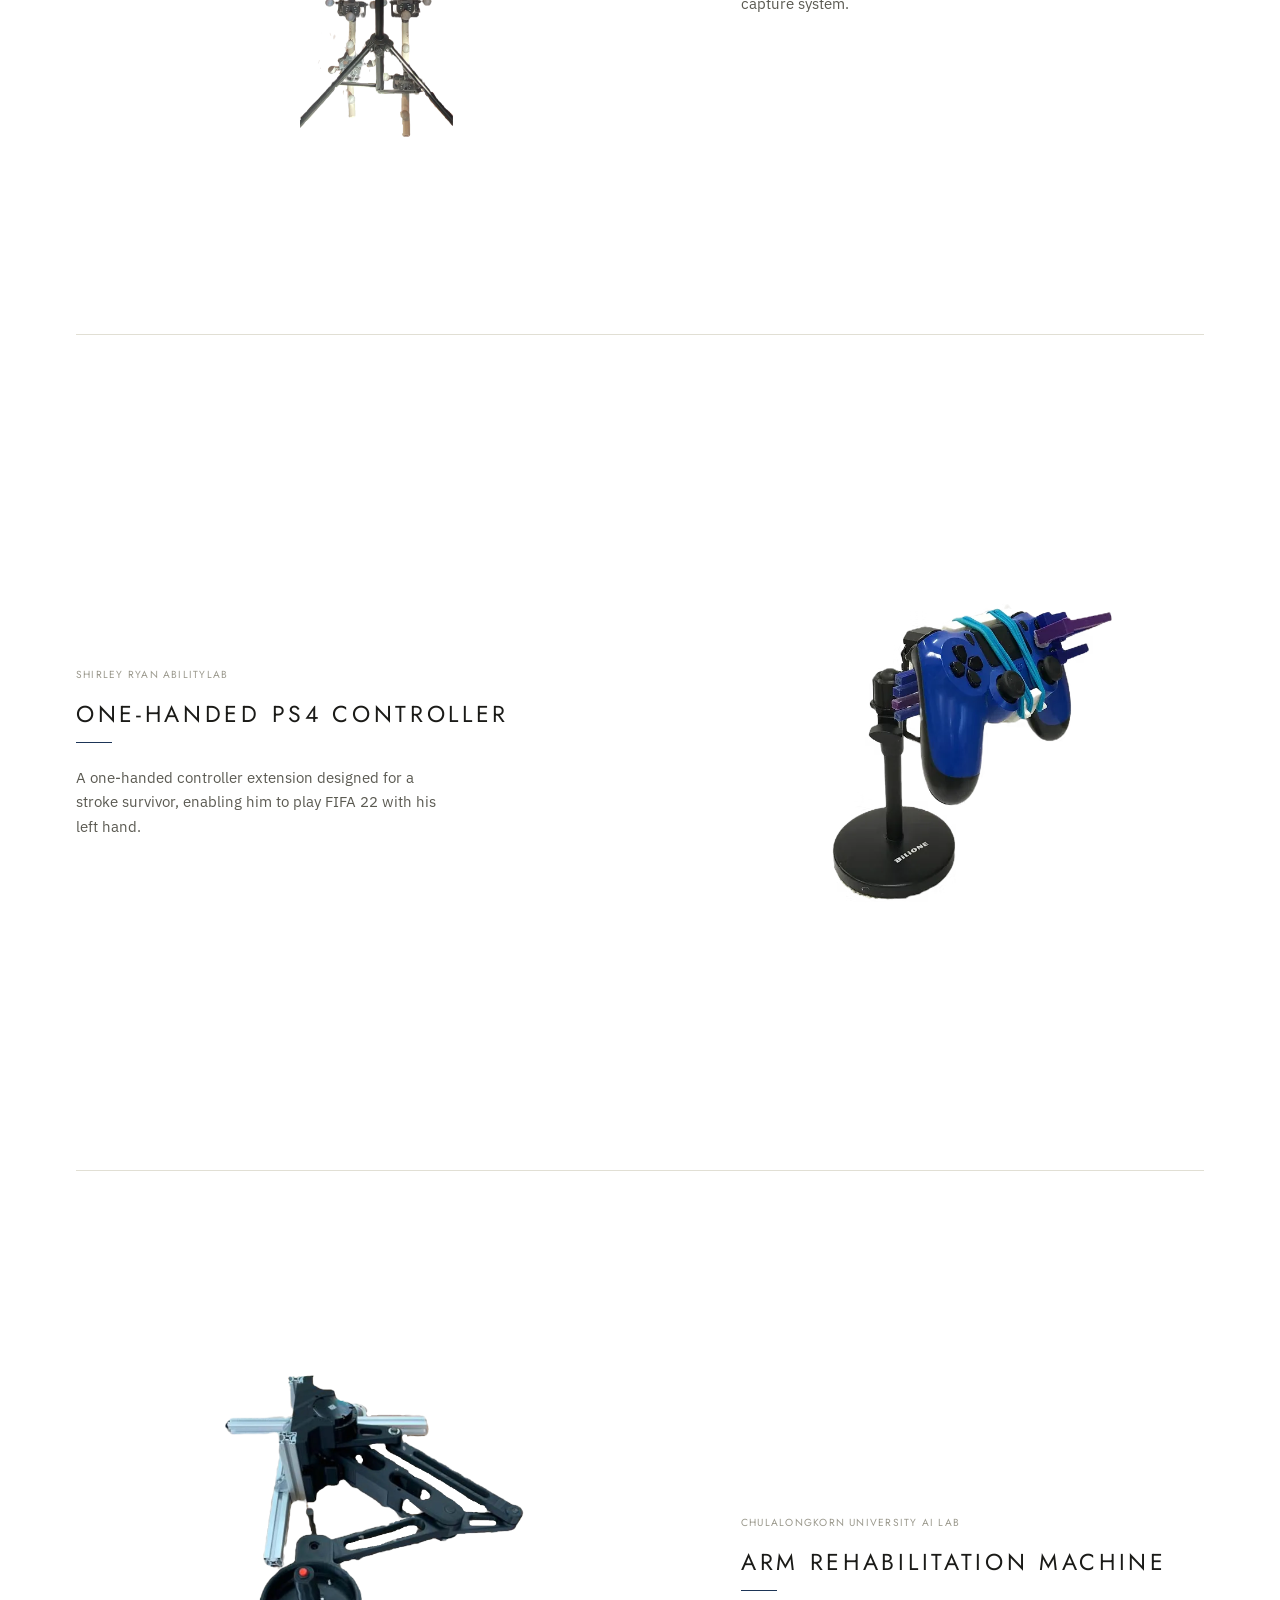
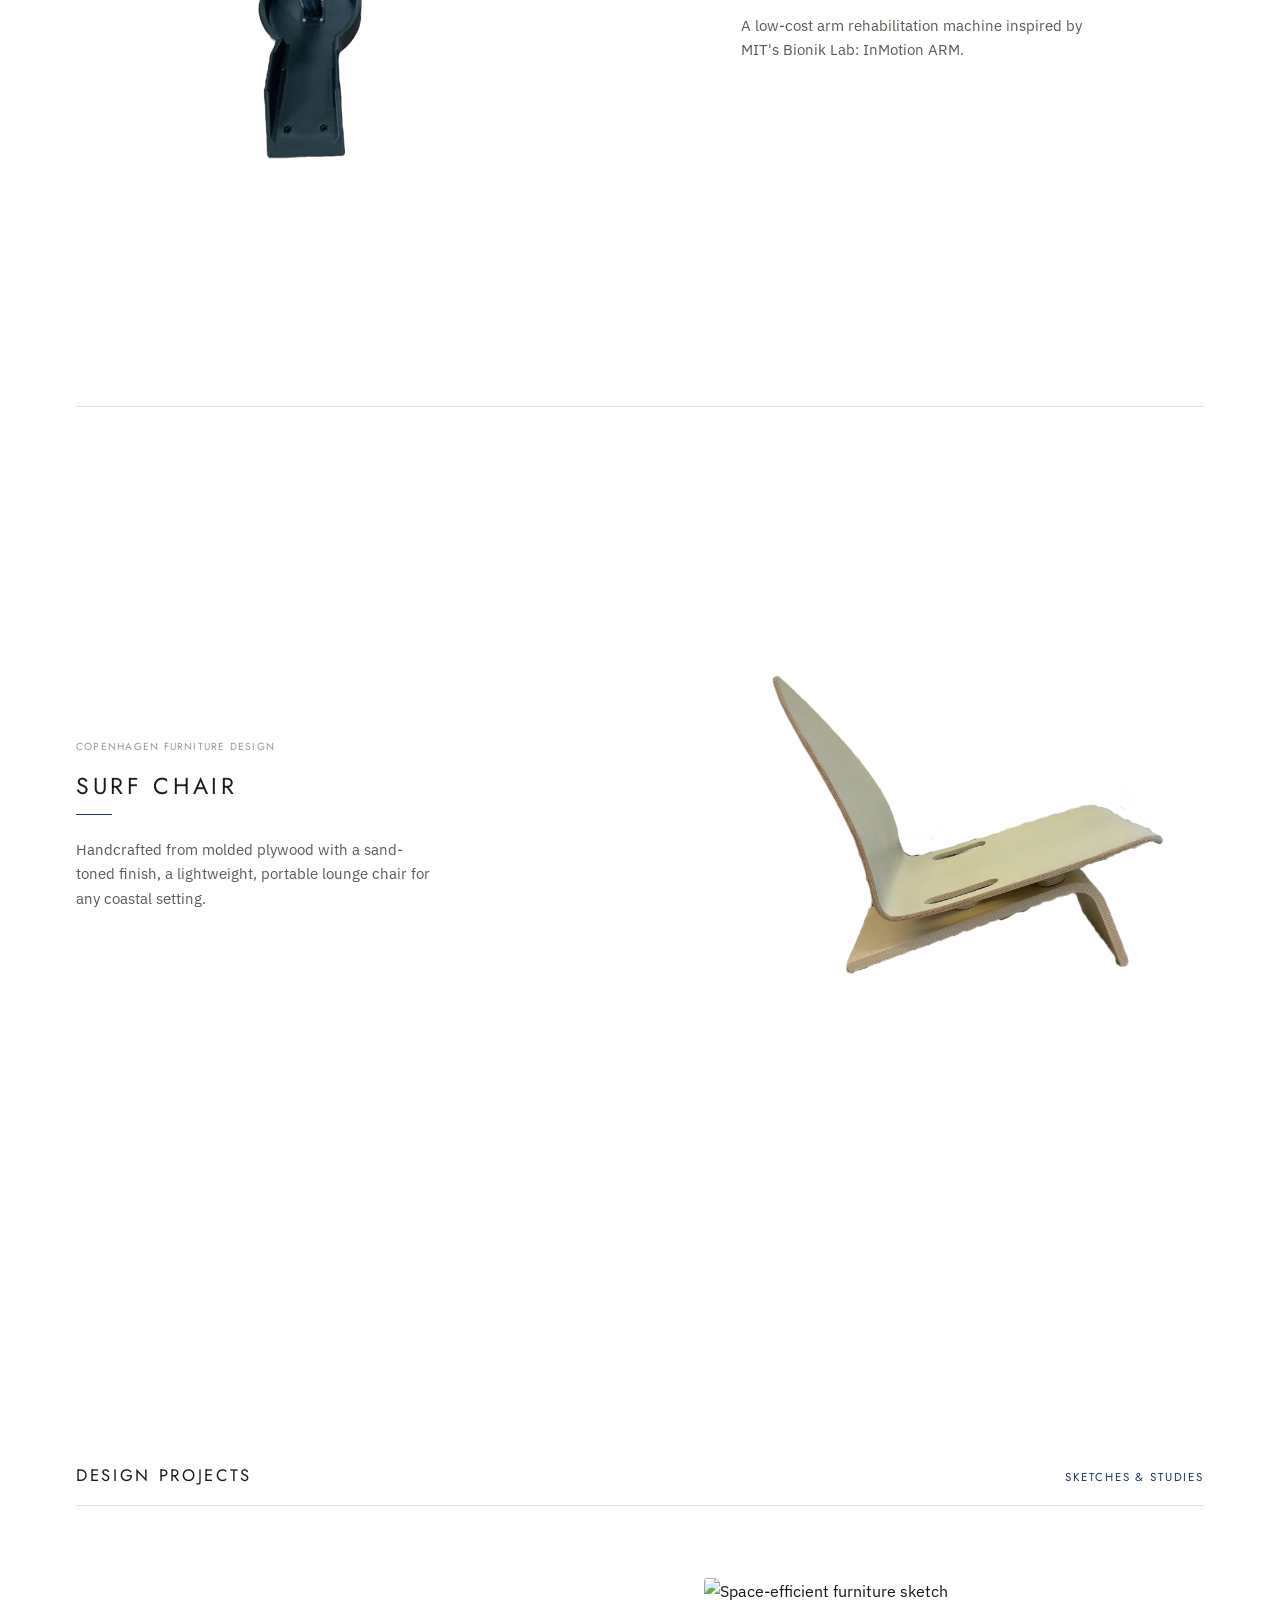
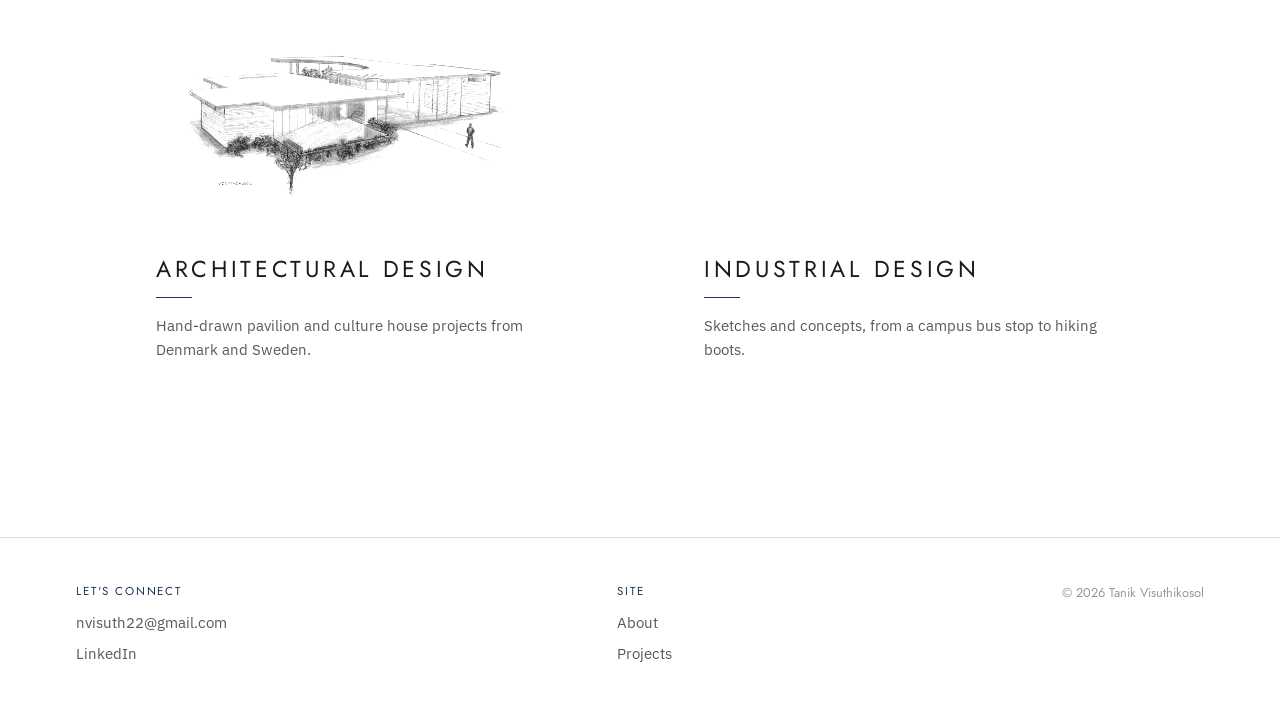
==== commit 0598e109: "Mobile specs gap, photo sizing fixes" ====
--- a/index.html
+++ b/index.html
@@ -5,7 +5,7 @@
 <meta name="viewport" content="width=device-width, initial-scale=1.0">
 <title>Tanik (Nick) Visuthikosol</title>
 <meta name="description" content="Portfolio of Tanik (Nick) Visuthikosol: design engineering, human-centered product design, and process thinking.">
-<link rel="stylesheet" href="css/style.css?v=39">
+<link rel="stylesheet" href="css/style.css?v=50">
 </head>
 <body>
 
@@ -162,6 +162,6 @@
   </div>
 </footer>
 
-<script src="js/main.js?v=39"></script>
+<script src="js/main.js?v=50"></script>
 </body>
 </html>
--- a/css/style.css
+++ b/css/style.css
@@ -241,7 +241,7 @@
 /* Stepped photo (matches live site): wide across the top, narrows partway down,
    text card fills the notch and the right side. */
 .hero { display: flex; align-items: center; min-height: calc(100vh - 7rem); }
-.hero-bleed { position: relative; max-width: 1500px; margin: 0 auto; width: 100%; height: clamp(16rem, 26vw, 23rem); background: var(--paper); }
+.hero-bleed { position: relative; max-width: 1500px; margin: 0 auto; width: 100%; height: clamp(22rem, 34vw, 32rem); background: var(--paper); }
 .hero-photo {
   position: absolute;
   top: 0; left: 0;
@@ -1134,6 +1134,7 @@
 .ind .strip-wrap { margin-top: clamp(4rem, 9vw, 7rem); }
 .strip { gap: clamp(1.5rem, 3vw, 3rem); }
 @media (max-width: 760px) {
+  .specs { padding-top: 2rem; margin-top: 2rem; }
   .ind { padding-top: 3.5rem; }
   .final-set, .final-set.n2, .final-set.n4 { gap: 1.75rem 1rem; }
   .final-set .final-label { margin-bottom: -.5rem; }
@@ -1437,6 +1438,7 @@
 .masonry .gallery-item p { max-width: 42ch; }
 #products .section-head, #design-projects .section-head { margin-bottom: clamp(2.5rem, 6vw, 4.5rem); }
 #design-projects { margin-top: clamp(3rem, 8vw, 6rem); }
+@media (max-width: 760px) { #design-projects { margin-top: 1.5rem; } #products .section-head, #design-projects .section-head { margin-bottom: 1rem; } }
 @media (max-width: 760px) {
   .masonry { grid-template-columns: 1fr !important; gap: 3rem !important; }
   .masonry .gallery-item:nth-child(even) { margin-top: 0; }
@@ -1525,3 +1527,93 @@
 .ab-lead { font-family: var(--font-mono) !important; font-weight: 300 !important; letter-spacing: .01em !important; line-height: 1.3 !important; font-size: clamp(1.3rem, 2.2vw, 1.8rem) !important; }
 .ab-lead em { font-weight: 400 !important; }
 @media (max-width: 760px) { .ab-lead { font-size: 1.08rem !important; } .ab-cap { min-height: 2.8em; } }
+@media (min-width: 761px) { .masonry { grid-template-columns: repeat(3, minmax(0, 1fr)) !important; gap: clamp(2.25rem, 4vw, 3.5rem) !important; } .masonry .gallery-item:nth-child(even) { margin-top: 0 !important; } .masonry .gallery-item:nth-child(3n+2) { margin-top: clamp(2.5rem, 5vw, 4rem); } .masonry .gallery-item:nth-child(3n) { margin-top: clamp(1rem, 2vw, 1.5rem); } }
+
+/* ================= v40 ================= */
+/* projects: 3 up, no oversized heading */
+@media (min-width: 761px) {
+  .masonry { grid-template-columns: repeat(3, minmax(0, 1fr)) !important; gap: clamp(2.5rem, 5vw, 4rem) clamp(1.75rem, 3.5vw, 3rem) !important; }
+  .masonry .gallery-item:nth-child(even) { margin-top: 0 !important; }
+  .masonry .gallery-item:nth-child(3n+2) { margin-top: clamp(2rem, 5vw, 3.5rem); }
+}
+
+/* sketches: bigger lift on hover in Architecture and Industrial */
+.arch-proj .bento figure:hover img, .arch-proj .pgrid figure:hover img,
+.arch-proj .pav figure:hover, .arch-proj .plans figure:hover, .arch-proj .models figure:hover,
+.ind .final-set figure:hover, .ind .idea-imgs figure:hover, .ind .strip figure:hover {
+  transform: scale(1.16) !important;
+}
+.focus figure:hover { transform: scale(1.16) !important; }
+
+/* nav: Projects back on mobile */
+@media (max-width: 760px) {
+  .nav-links li:has(a[href$="projects.html"]) { display: list-item !important; }
+  .site-footer a[href$="projects.html"] { display: inline !important; }
+
+  /* landing: tighten gap under Design Projects heading */
+  .design-grid[data-stack] > .design-tile { justify-content: flex-start; padding-top: 1.1rem; }
+  .design-grid[data-stack] .card-media { margin-top: .6rem; }
+}
+
+/* ================= v41: About, mobile hero ================= */
+@media (max-width: 760px) {
+  .ab-hero { display: flex; flex-direction: column; padding-top: 1.75rem; }
+  .ab-kicker { order: -1; }
+  .ab-top { order: -1; display: flex; align-items: center; gap: 1.1rem; margin-bottom: 1.5rem; }
+  .ab-top .ab-portrait { flex: 0 0 auto; width: 30vw; aspect-ratio: 1; margin: 0; border-width: 2px; }
+  .ab-top .ab-lead { flex: 1; margin: 0 !important; font-size: 1.05rem !important; line-height: 1.32 !important; }
+  .ab-words { margin-top: 0; }
+  .ab-cap { order: 3; }
+  .ab-body { padding-top: 1.5rem; }
+  .ab-body .ab-portrait { display: none; }
+  .ab-copy .ab-lead { display: none; }
+}
+
+/* ================= v43 ================= */
+/* Products grid: titles align across rows regardless of 1- or 2-line names */
+@media (min-width: 761px) {
+  .masonry .gallery-item > .mono-label { min-height: 2.4em; display: block; }
+  .masonry .gallery-item h3 { min-height: 3.6em; }
+}
+
+/* Design Projects: centered pair with real breathing room (home uses .design-grid, Projects page uses .design-masonry) */
+@media (min-width: 761px) {
+  #design-projects .design-grid,
+  #design-projects .design-masonry { grid-template-columns: repeat(2, minmax(280px, 420px)) !important; justify-content: center; gap: clamp(4rem, 10vw, 10rem) !important; }
+}
+
+/* Mobile Products: same pinned scroll-and-fade rhythm as the home page */
+@media (max-width: 760px) {
+  .masonry[data-stack-m] { display: block; gap: 0; }
+  .masonry[data-stack-m] .gallery-item {
+    position: sticky; top: var(--hdr); height: calc(100svh - var(--hdr));
+    display: flex; flex-direction: column; justify-content: center; padding-top: 1.1rem;
+    background: var(--paper); box-shadow: 0 0 0 100vmax var(--paper); clip-path: inset(-1px -100vmax 0 -100vmax);
+    border-top: 1px solid var(--line);
+  }
+  .masonry[data-stack-m] .gallery-item:first-child { border-top: 0; }
+  .masonry[data-stack-m] .gallery-item > * { transform: scale(calc(1 - var(--cover, 0) * .06)); opacity: calc(1 - var(--cover, 0) * .7); transform-origin: center top; }
+  .masonry[data-stack-m] .gallery-item h3 { min-height: 0; }
+}
+
+/* ================= v46: force Products grid alignment, ignore any stray margins ================= */
+@media (min-width: 761px) {
+  #products .masonry .gallery-item { margin-top: 0 !important; }
+  #products .masonry .gallery-item:nth-child(3n+2) { margin-top: clamp(2rem, 5vw, 3.5rem) !important; }
+}
+
+/* WhiffleWash: small "caught inside" result photo beside the spec numbers */
+.specs-row { display: flex; align-items: center; justify-content: space-between; gap: clamp(2rem, 6vw, 5rem); flex-wrap: wrap; }
+.specs-row .spec-big { flex: 1 1 420px; margin: 0; }
+.result-shot { flex: 0 0 auto; margin: 0; text-align: center; }
+.result-shot img { width: 96px; height: 96px; object-fit: cover; border-radius: 50%; border: 1px solid var(--line); }
+.result-shot figcaption { margin-top: .6rem; max-width: 120px; color: var(--ink-faint); line-height: 1.4; }
+@media (max-width: 760px) { .specs-row { flex-direction: column; align-items: flex-start; gap: 1.5rem; } .specs-row .spec-big { flex-basis: auto; width: 100%; } .result-shot { align-self: flex-start; } .result-shot img { width: 76px; height: 76px; } }
+
+/* WhiffleWash: solution photo smaller (source photo is soft when blown up large) */
+.s-whifflewash .sol-media { max-width: 460px; }
+.s-whifflewash .sol-media img { max-height: 50vh; }
+
+/* Material change ring: shift image up so the bottom of the ball isn't cropped off */
+.dev-media.ring .ringwrap img { transform: translateY(2%) scale(.94); }
+.dev-media.ring:hover .ringwrap img { transform: translateY(2%) scale(1); }
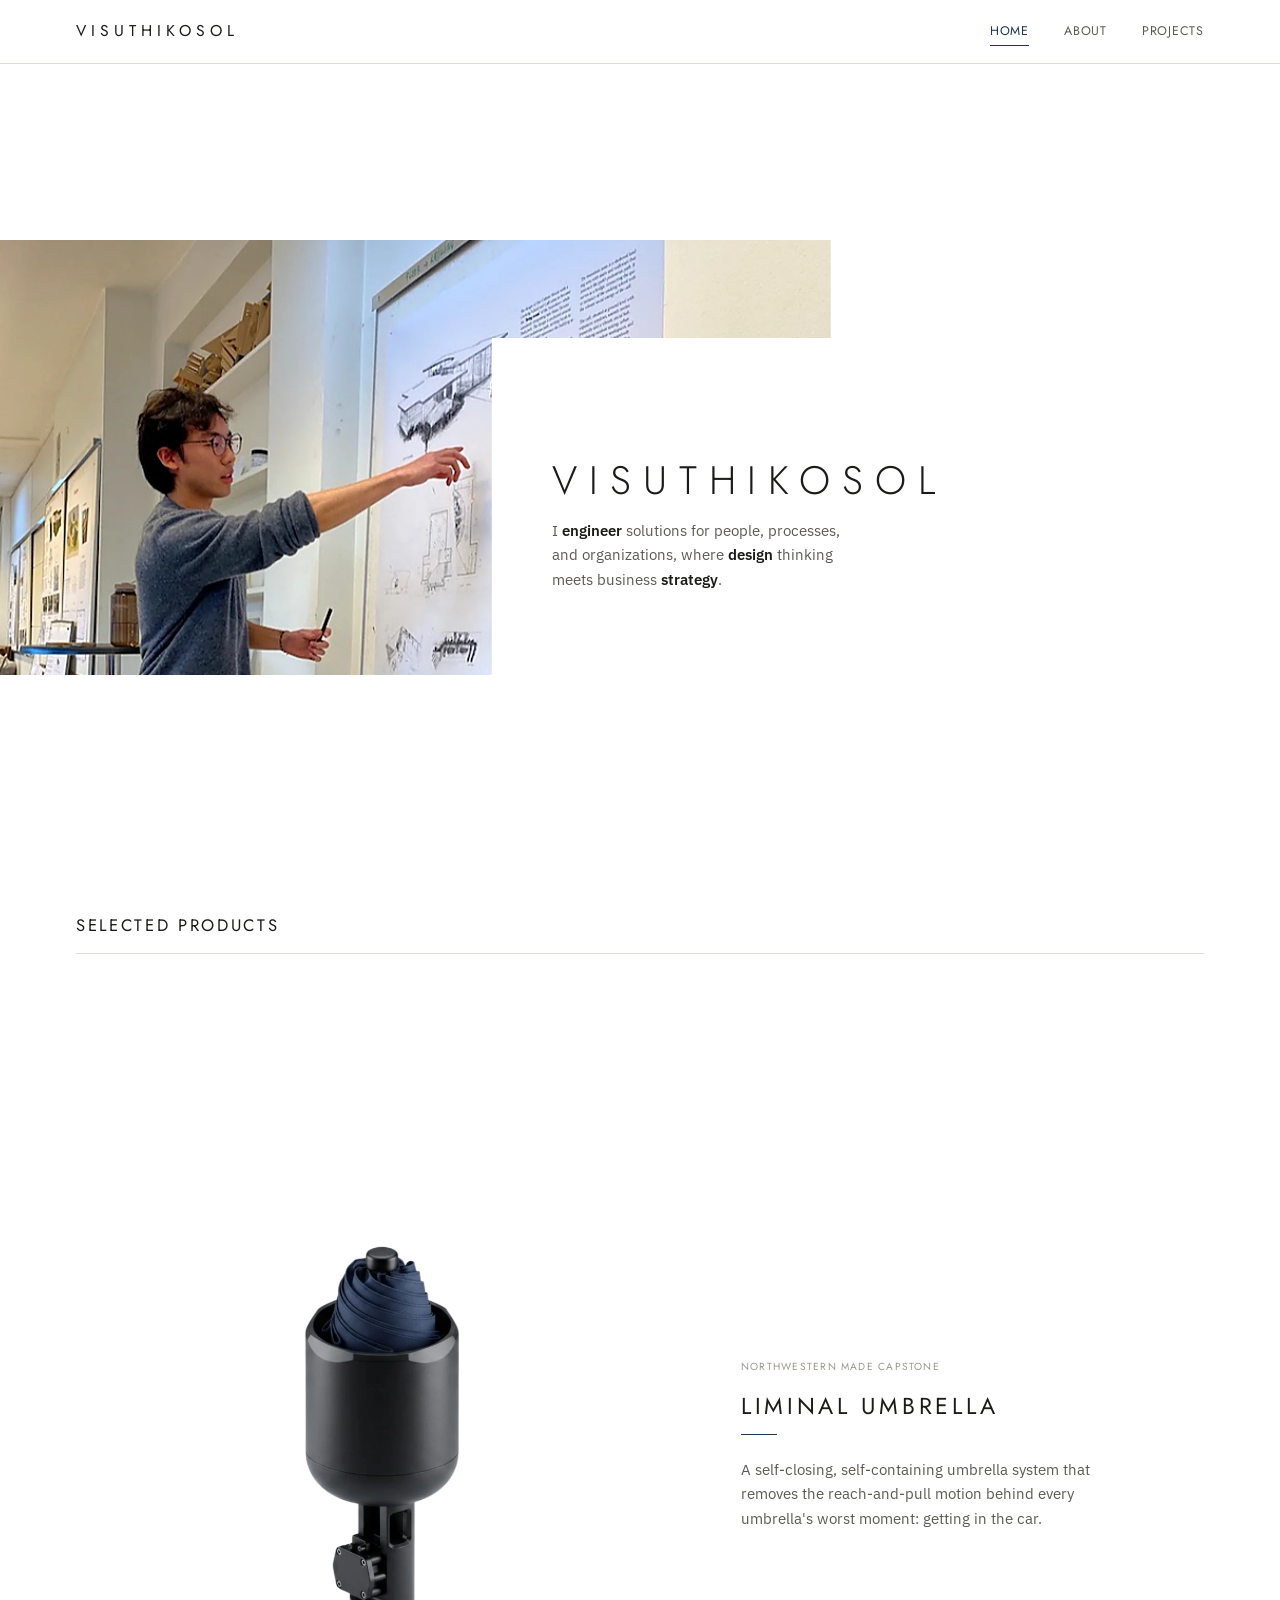
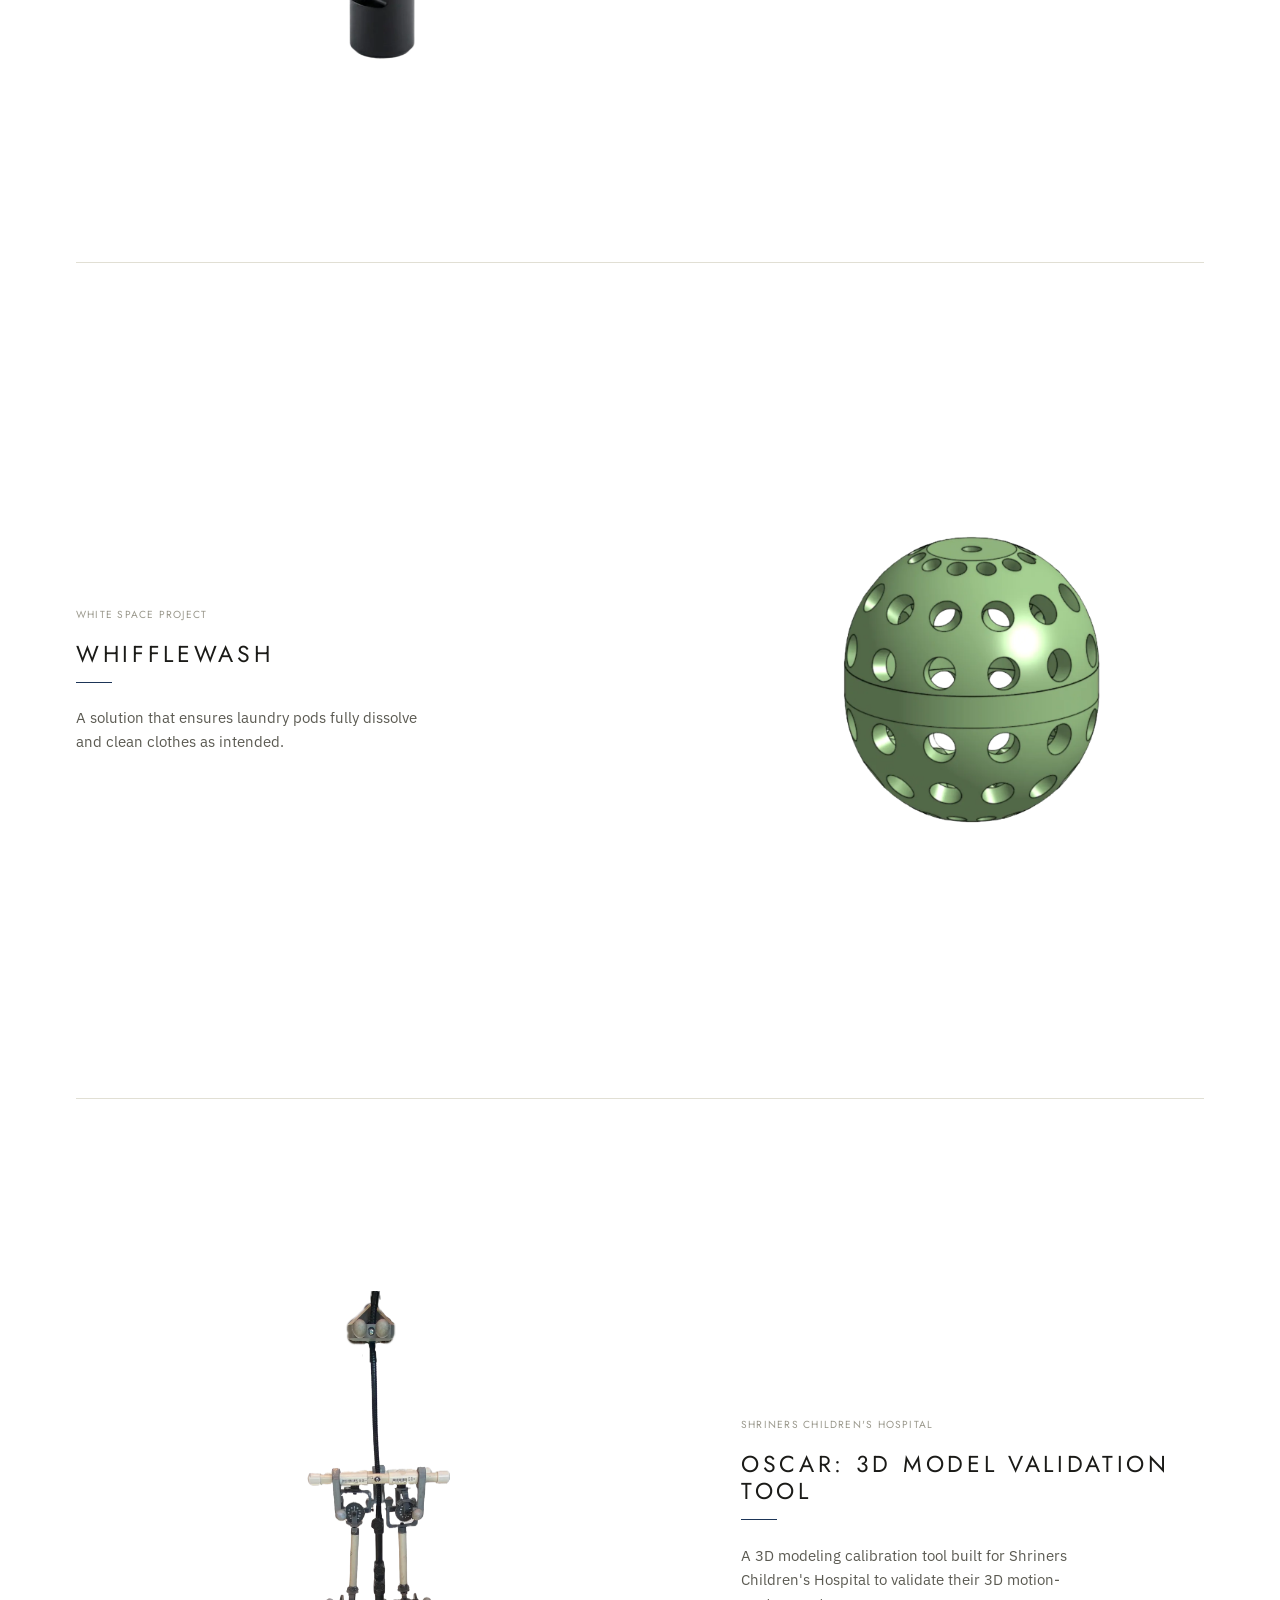
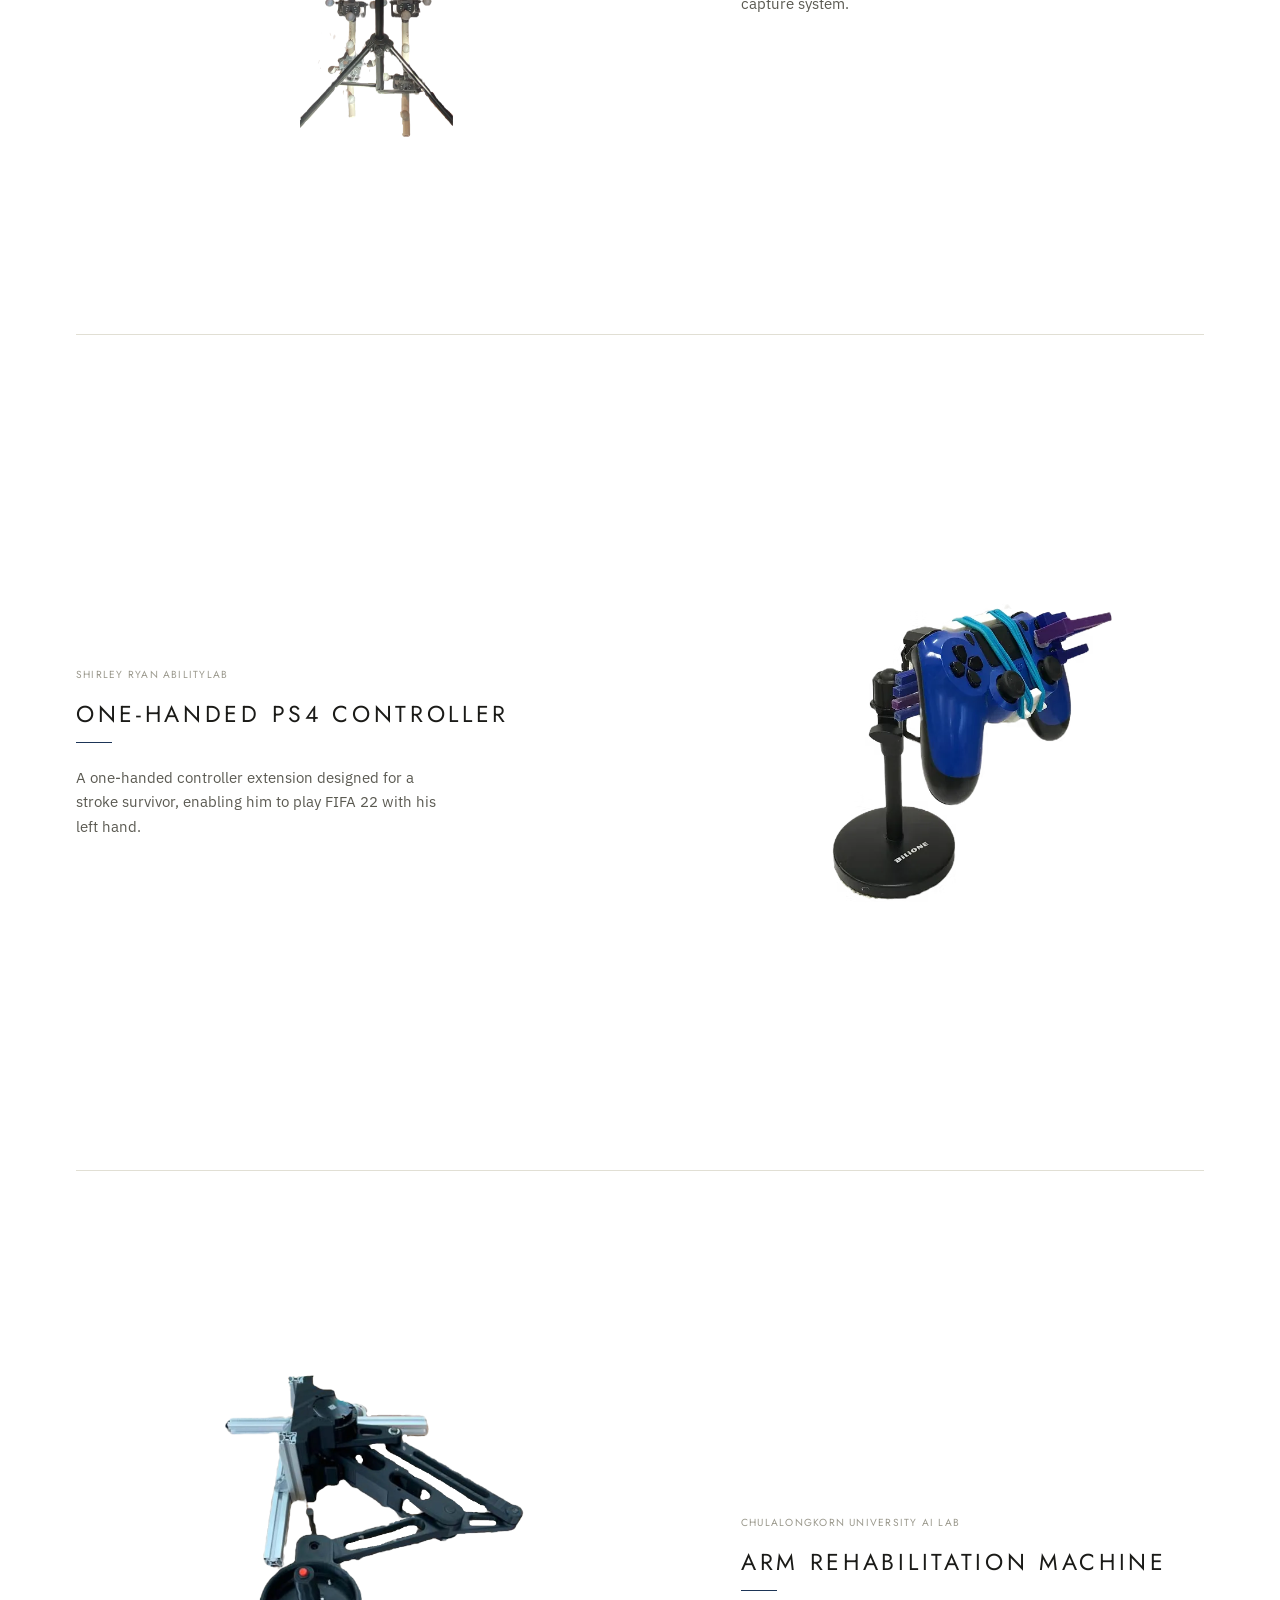
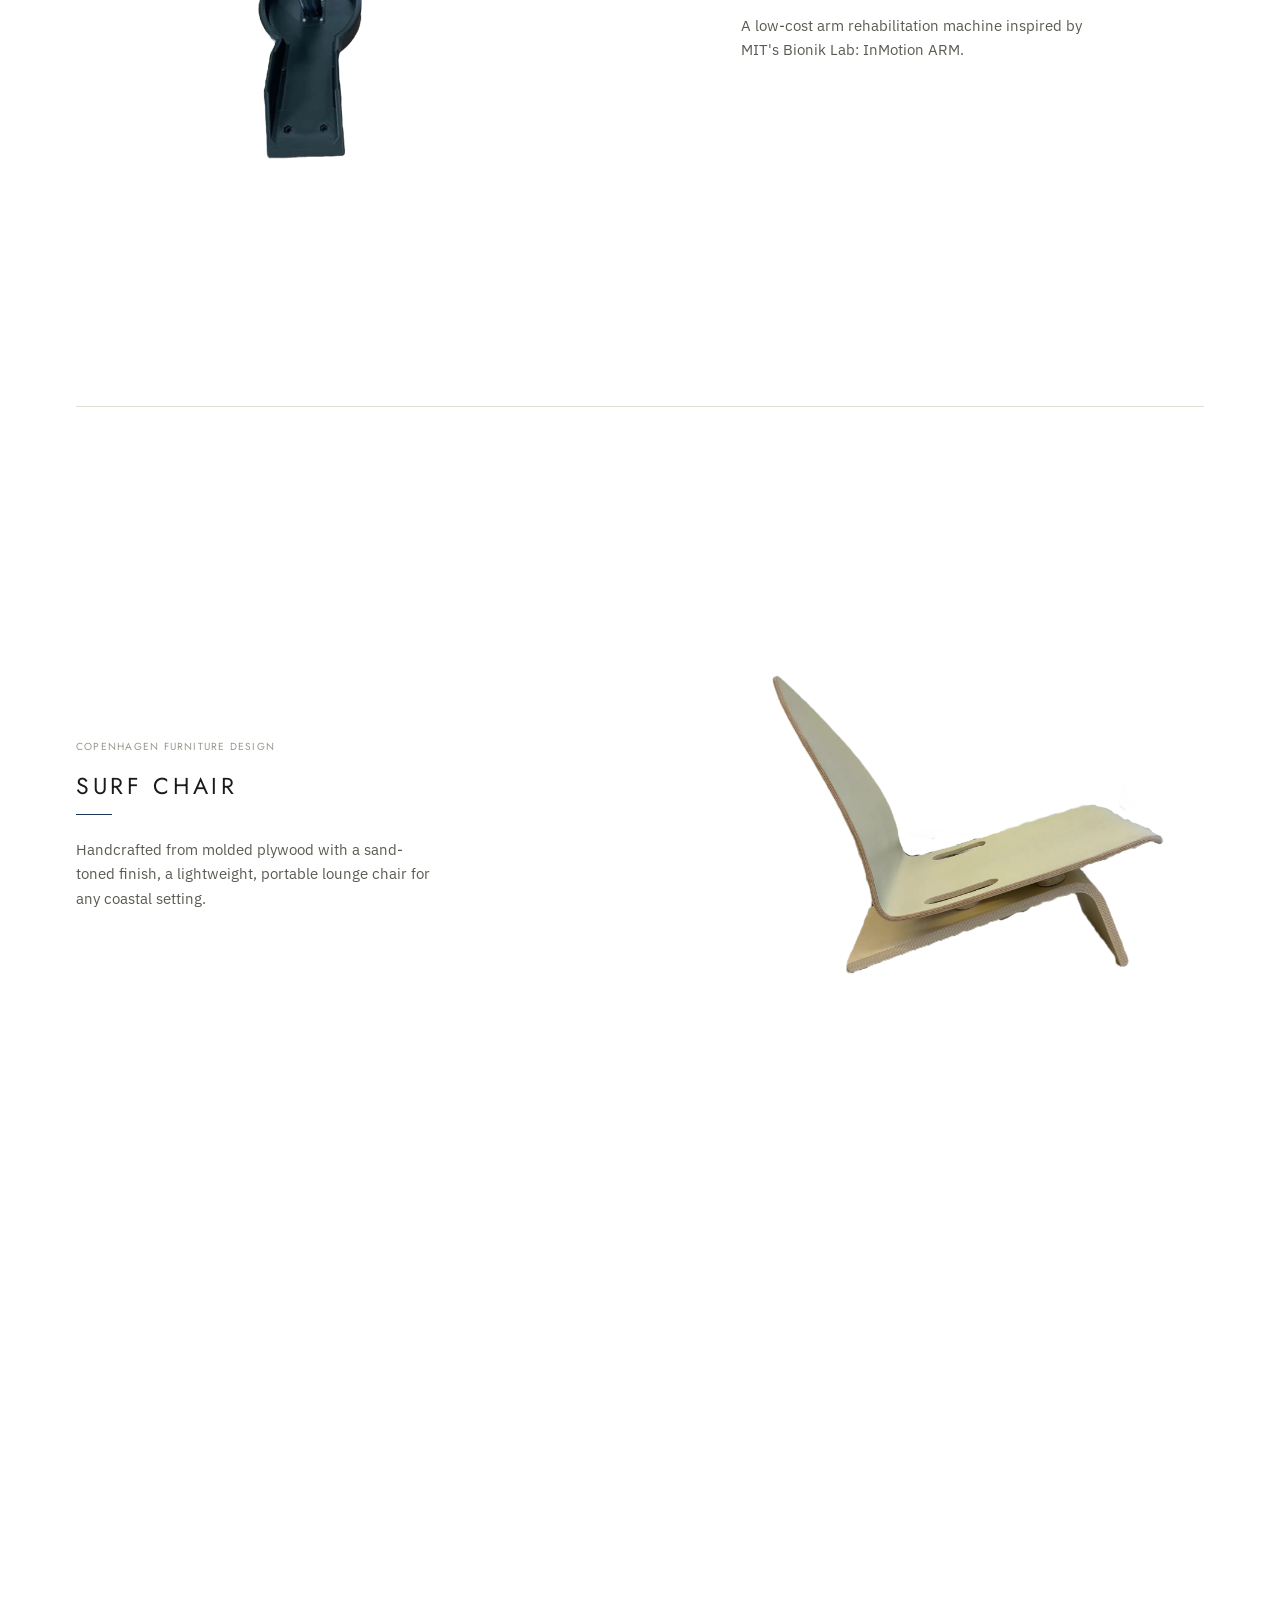
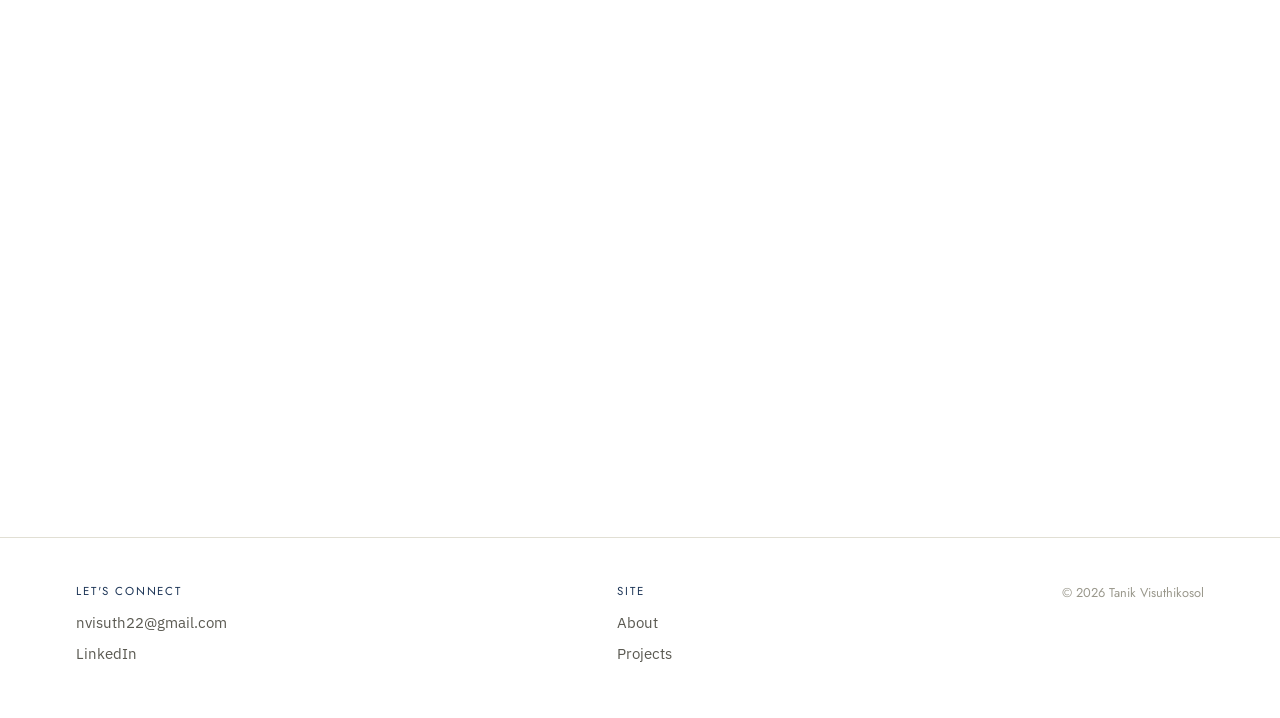
==== commit 3aa92382: "Align product titles across rows" ====
--- a/index.html
+++ b/index.html
@@ -5,7 +5,7 @@
 <meta name="viewport" content="width=device-width, initial-scale=1.0">
 <title>Tanik (Nick) Visuthikosol</title>
 <meta name="description" content="Portfolio of Tanik (Nick) Visuthikosol: design engineering, human-centered product design, and process thinking.">
-<link rel="stylesheet" href="css/style.css?v=50">
+<link rel="stylesheet" href="css/style.css?v=51">
 </head>
 <body>
 
@@ -162,6 +162,6 @@
   </div>
 </footer>
 
-<script src="js/main.js?v=50"></script>
+<script src="js/main.js?v=51"></script>
 </body>
 </html>
--- a/css/style.css
+++ b/css/style.css
@@ -1596,10 +1596,10 @@
   .masonry[data-stack-m] .gallery-item h3 { min-height: 0; }
 }
 
-/* ================= v46: force Products grid alignment, ignore any stray margins ================= */
+/* ================= v51: Products grid, no stagger, every row lines up ================= */
 @media (min-width: 761px) {
-  #products .masonry .gallery-item { margin-top: 0 !important; }
-  #products .masonry .gallery-item:nth-child(3n+2) { margin-top: clamp(2rem, 5vw, 3.5rem) !important; }
+  #products .masonry .gallery-item,
+  #products .masonry .gallery-item:nth-child(n) { margin-top: 0 !important; }
 }
 
 /* WhiffleWash: small "caught inside" result photo beside the spec numbers */
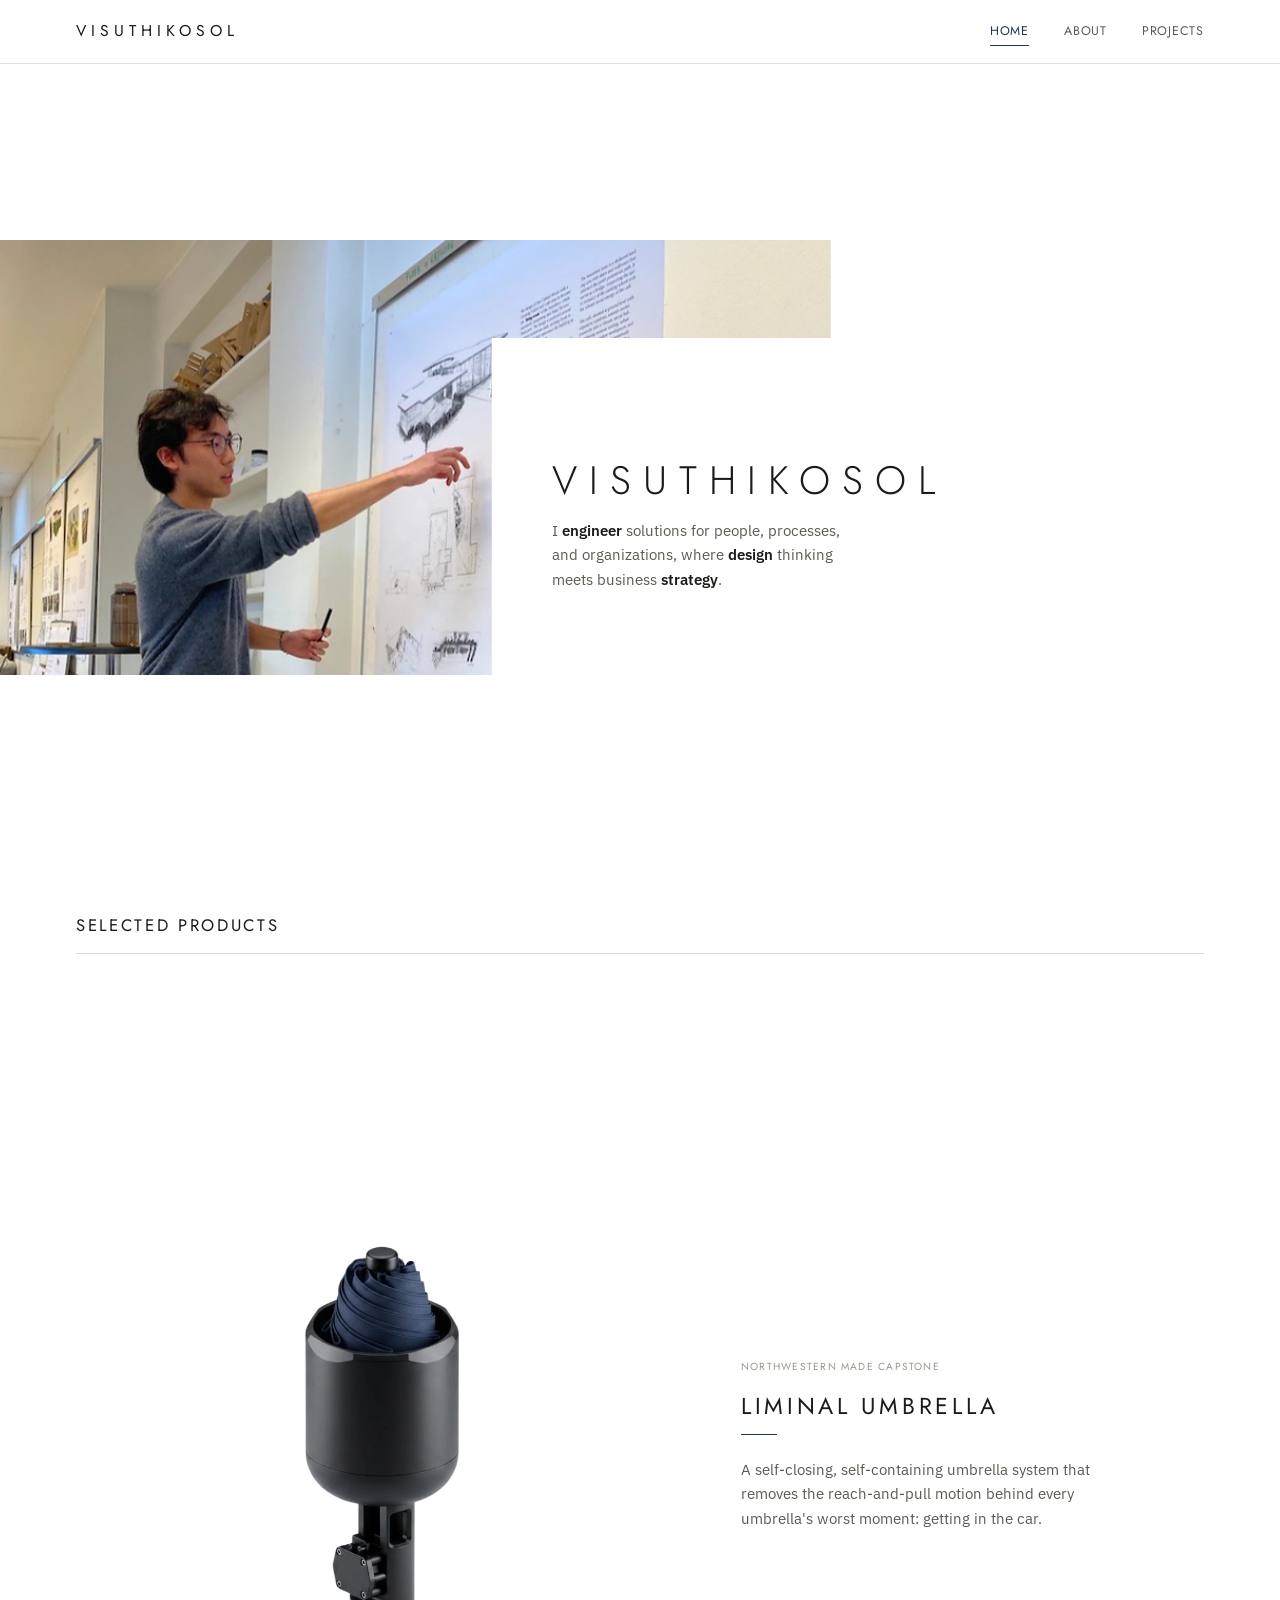
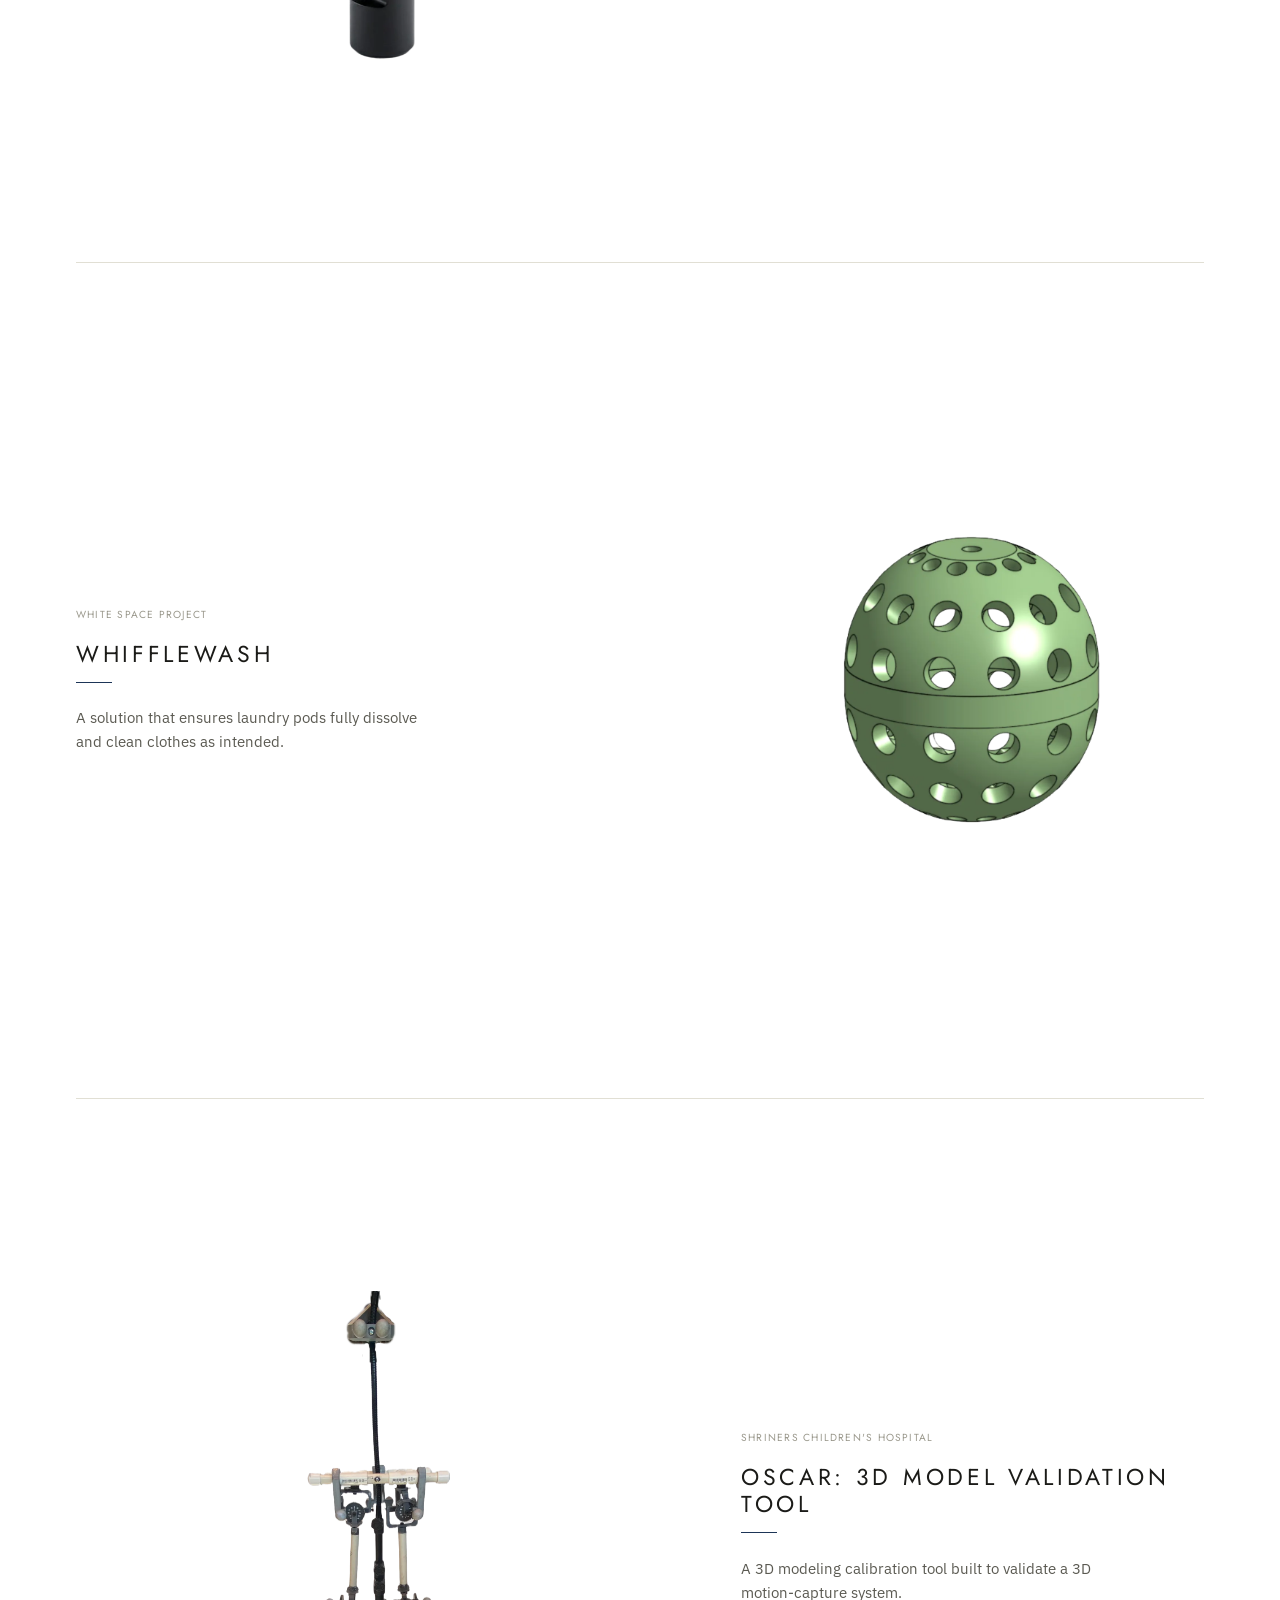
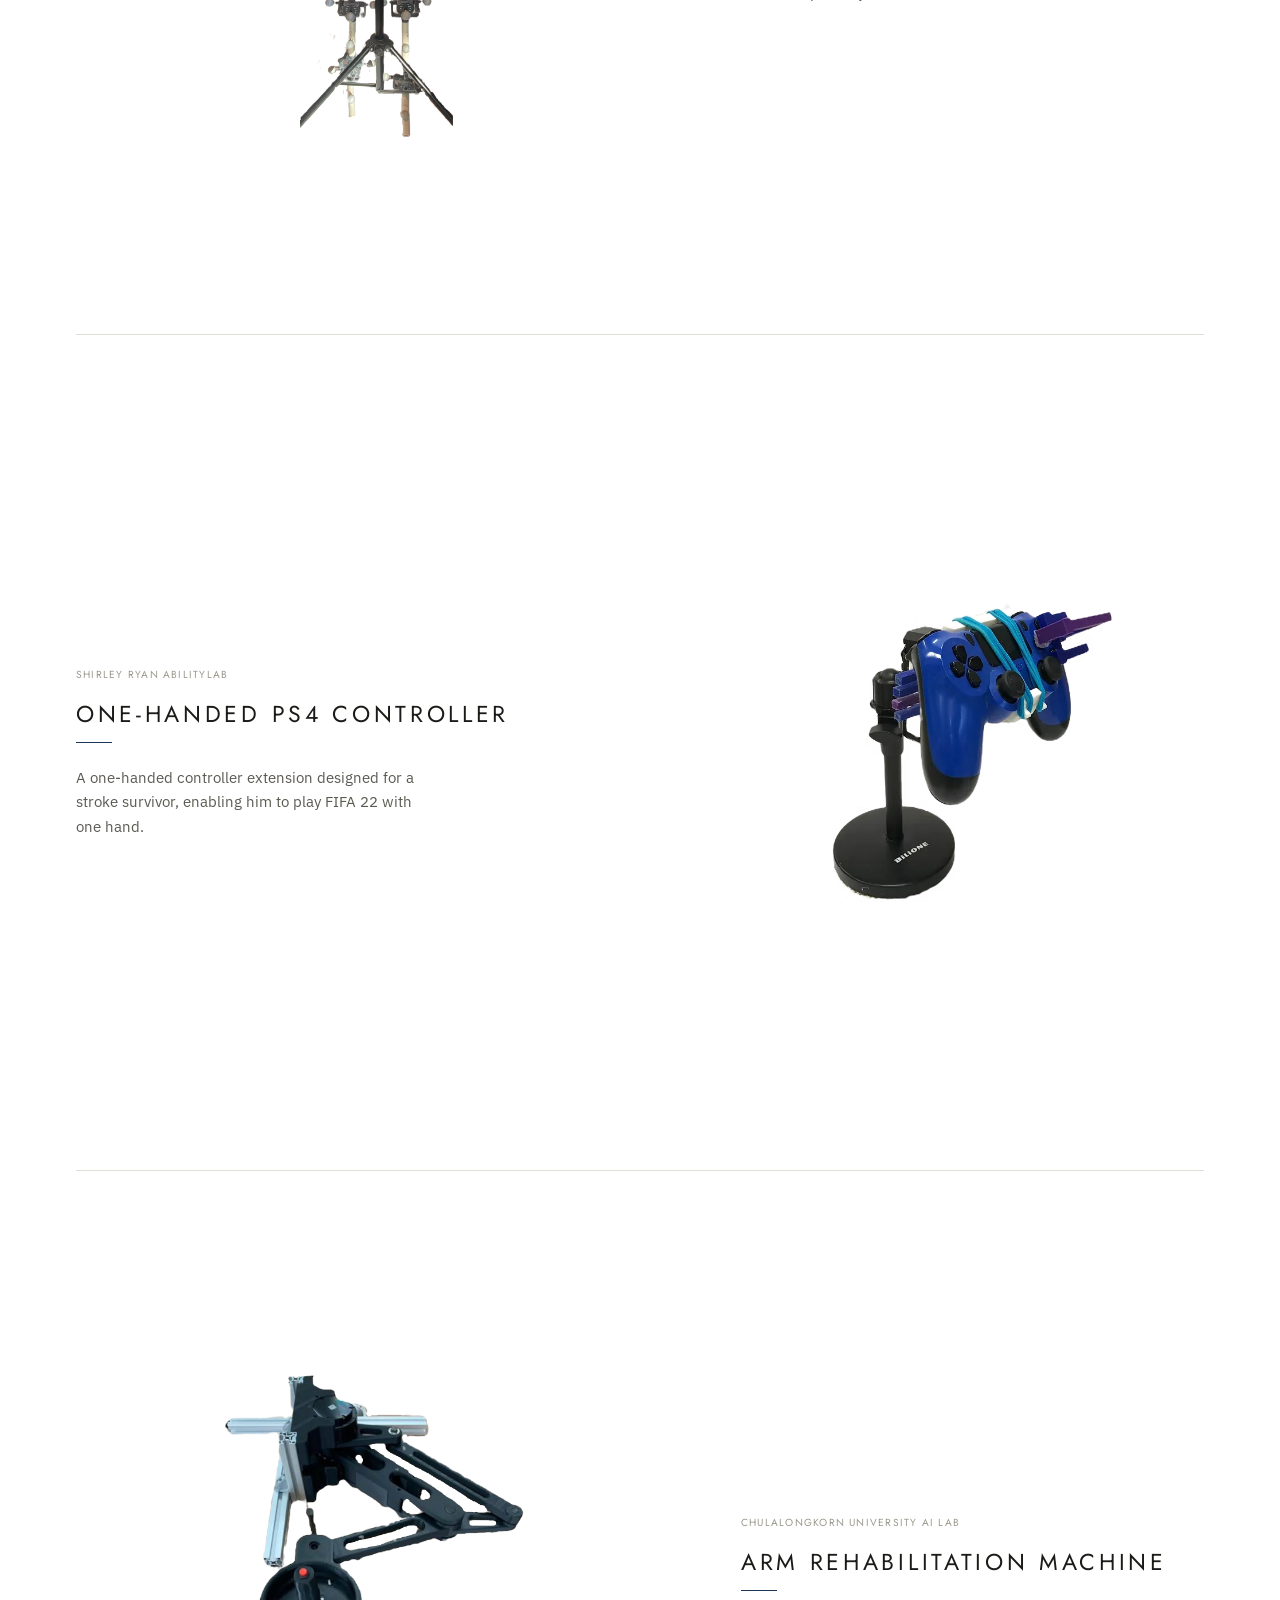
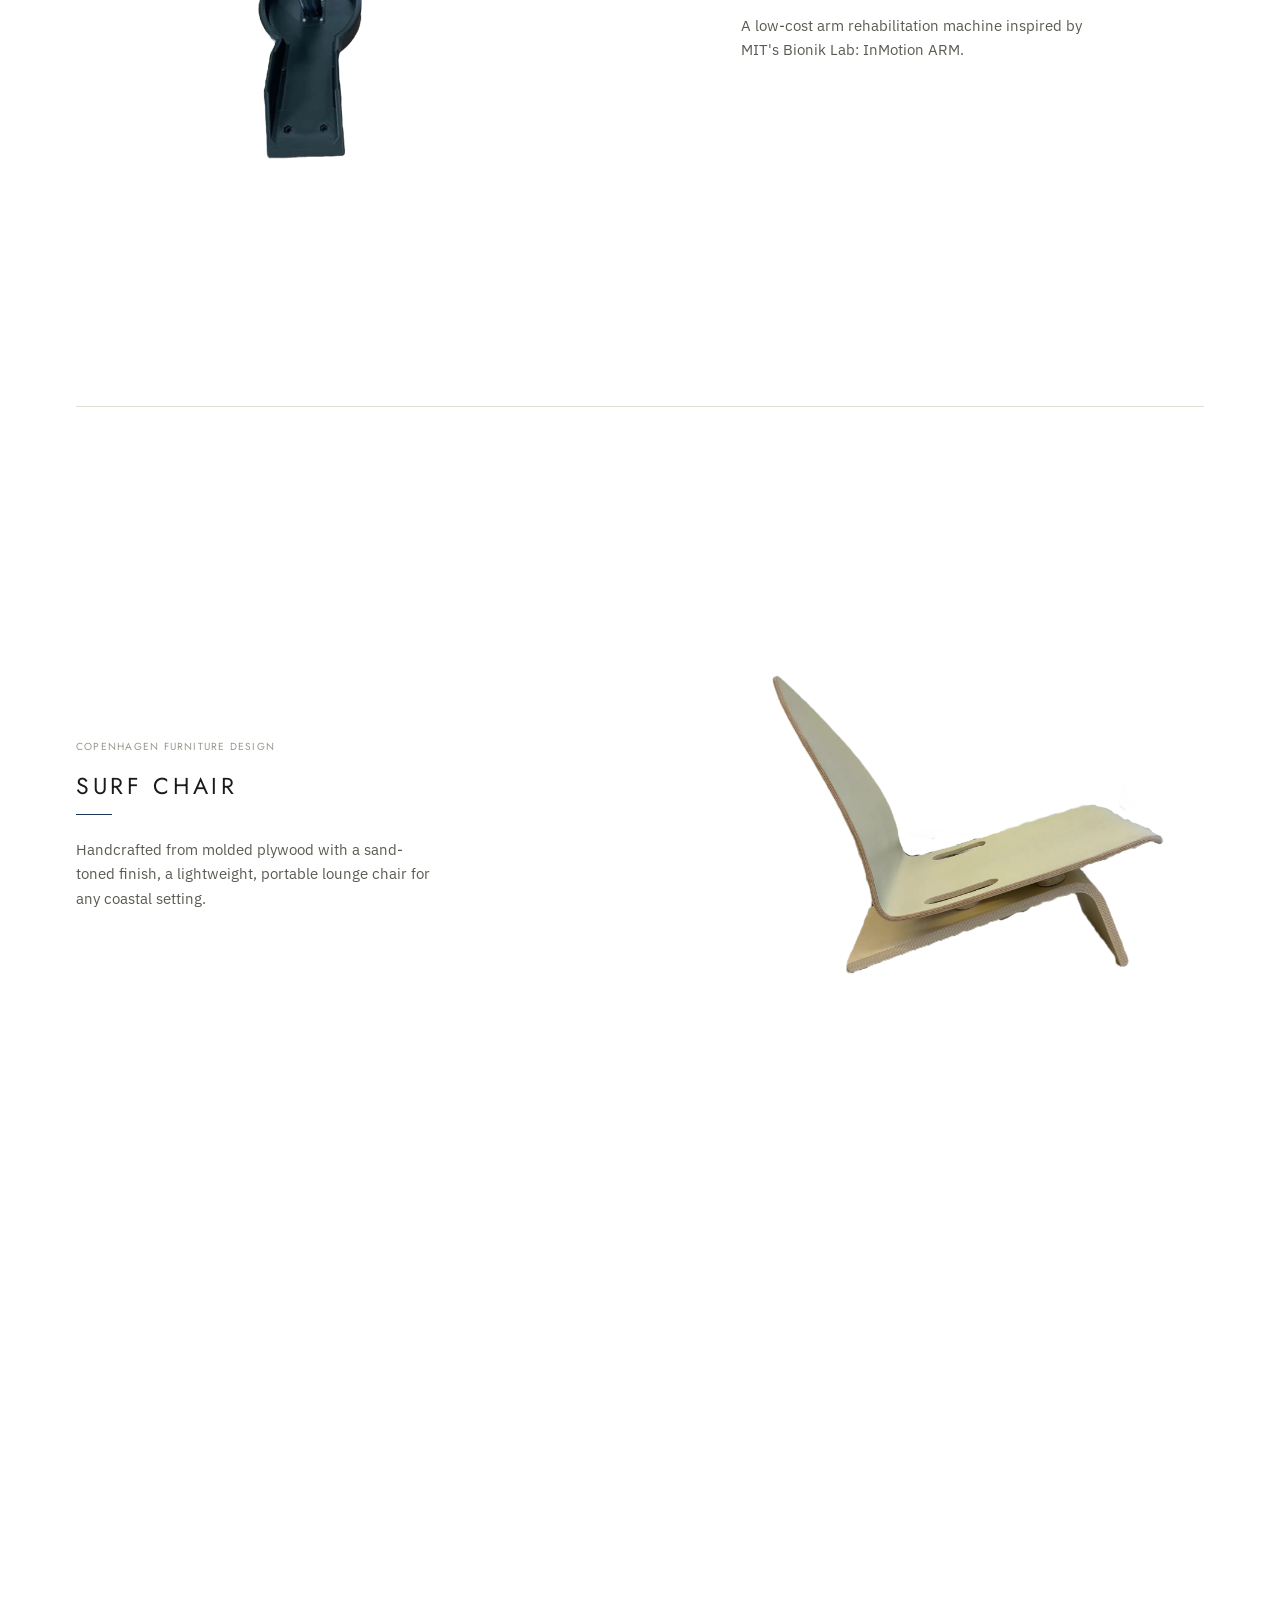
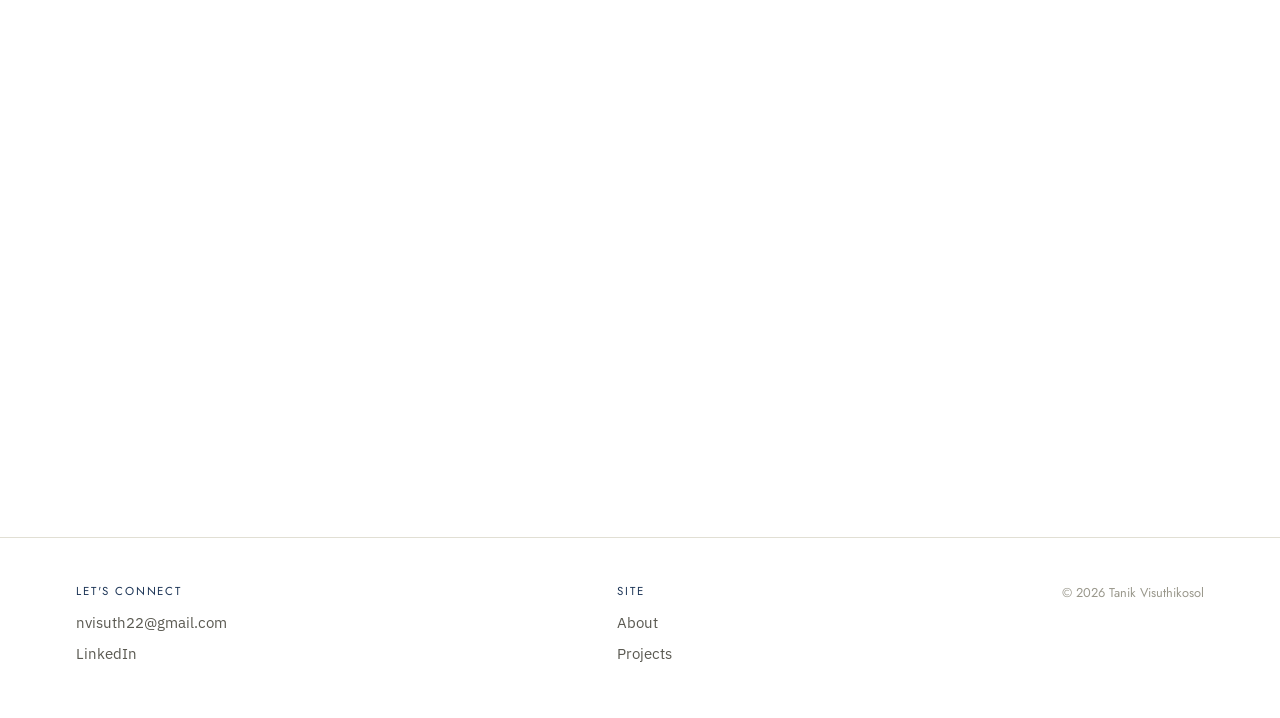
==== commit d8ce2009: "Final concept side views: idea-sized, grow on hover" ====
--- a/index.html
+++ b/index.html
@@ -5,7 +5,7 @@
 <meta name="viewport" content="width=device-width, initial-scale=1.0">
 <title>Tanik (Nick) Visuthikosol</title>
 <meta name="description" content="Portfolio of Tanik (Nick) Visuthikosol: design engineering, human-centered product design, and process thinking.">
-<link rel="stylesheet" href="css/style.css?v=51">
+<link rel="stylesheet" href="css/style.css?v=61">
 </head>
 <body>
 
@@ -78,7 +78,7 @@
           <a class="feature-caption" href="work/oscar.html" data-peek>
             <span class="mono-label">Shriners Children's Hospital</span>
             <h3>OSCAR: 3D Model Validation Tool</h3>
-            <p>A 3D modeling calibration tool built for Shriners Children's Hospital to validate their 3D motion-capture system.</p>
+            <p>A 3D modeling calibration tool built to validate a 3D motion-capture system.</p>
           </a>
         </article>
 
@@ -89,7 +89,7 @@
           <a class="feature-caption" href="work/one-handed-controller.html" data-peek>
             <span class="mono-label">Shirley Ryan AbilityLab</span>
             <h3>One-Handed PS4 Controller</h3>
-            <p>A one-handed controller extension designed for a stroke survivor, enabling him to play FIFA 22 with his left hand.</p>
+            <p>A one-handed controller extension designed for a stroke survivor, enabling him to play FIFA 22 with one hand.</p>
           </a>
         </article>
 
@@ -132,7 +132,7 @@
           <p>Hand-drawn pavilion and culture house projects from Denmark and Sweden.</p>
         </a>
         <a class="design-tile crosshair reveal reveal-delay-1" data-peek href="work/industrial-design.html">
-          <div class="card-media"><img src="https://static.wixstatic.com/media/10d882_a2c0a98e01e941d9862bf4da6466e25a~mv2.png/v1/crop/x_20,y_20,w_1214,h_790/fit/w_1400,h_1400,q_85,enc_auto/space-efficient-furniture.png" alt="Space-efficient furniture sketch" loading="lazy"></div>
+          <div class="card-media"><img src="assets/img/ind/a2c0a98e01e941d9862bf4da6466e25a.webp" alt="Space-efficient furniture sketch" loading="lazy"></div>
           <h3>Industrial Design</h3>
           <p>Sketches and concepts, from a campus bus stop to hiking boots.</p>
         </a>
@@ -162,6 +162,6 @@
   </div>
 </footer>
 
-<script src="js/main.js?v=51"></script>
+<script src="js/main.js?v=61"></script>
 </body>
 </html>
--- a/css/style.css
+++ b/css/style.css
@@ -1379,10 +1379,7 @@
 }
 
 /* per-project solution sizing */
-.s-one-handed-controller .sol-media { max-width: 1240px; }
-.s-one-handed-controller .sol-media img { max-height: 88vh; }
-.s-surf-chair .sol-media { max-width: 620px; }
-.s-surf-chair .sol-media img { max-height: 46vh; mix-blend-mode: multiply; filter: brightness(1.06) contrast(1.04); }
+.s-surf-chair .sol-media img { mix-blend-mode: multiply; filter: brightness(1.06) contrast(1.04); }
 
 /* PS4 final design as a fade stack */
 .ps4-stack .dev-media.duo-media { display: flex; gap: 1.25rem; align-items: center; justify-content: center; max-height: 46vh; }
@@ -1611,9 +1608,78 @@
 @media (max-width: 760px) { .specs-row { flex-direction: column; align-items: flex-start; gap: 1.5rem; } .specs-row .spec-big { flex-basis: auto; width: 100%; } .result-shot { align-self: flex-start; } .result-shot img { width: 76px; height: 76px; } }
 
 /* WhiffleWash: solution photo smaller (source photo is soft when blown up large) */
-.s-whifflewash .sol-media { max-width: 460px; }
-.s-whifflewash .sol-media img { max-height: 50vh; }
 
 /* Material change ring: shift image up so the bottom of the ball isn't cropped off */
 .dev-media.ring .ringwrap img { transform: translateY(2%) scale(.94); }
 .dev-media.ring:hover .ringwrap img { transform: translateY(2%) scale(1); }
+
+/* ================= v53: one solution-photo size on every project, matched to the hero on mobile ================= */
+.sol-media { max-width: none !important; display: flex; justify-content: center; align-items: center; height: min(50vh, 460px); }
+.sol-media img { width: auto !important; height: auto !important; max-width: 100% !important; max-height: 100% !important; object-fit: contain; }
+@media (max-width: 760px) { .sol-media { height: 30svh; } }
+
+/* ================= v54: even image sets (cut-out images, identical tiles) ================= */
+.pgrid.even { display: flex; flex-wrap: wrap; justify-content: center; gap: clamp(1rem, 2.5vw, 2rem); }
+.pgrid.even > figure { flex: 0 0 calc((100% - 2 * clamp(1rem, 2.5vw, 2rem)) / 3); aspect-ratio: 1; display: flex; align-items: center; justify-content: center; }
+.pgrid.even.box-wide > figure { aspect-ratio: 4 / 3; }
+.pgrid.even.box-tall > figure { aspect-ratio: 1 / 2; }
+.pgrid.even > figure img { width: 100%; height: 100%; max-height: none; object-fit: contain; }
+.pgrid.even.narrow { max-width: 500px; margin-left: auto; margin-right: auto; }
+@media (max-width: 760px) {
+  .pgrid.even.fader > figure { aspect-ratio: auto !important; }
+  .pgrid.even.narrow.fader { max-width: none; }
+  .pgrid.even.box-wide.fader { height: 26svh !important; }
+  .pgrid.even.box-tall.fader { height: 28svh !important; }
+  .pgrid.even.box-sq.fader { height: 30svh !important; }
+}
+
+/* ================= v55: six-sketch wall (Architecture), even 3 x 2 ================= */
+@media (min-width: 761px) {
+  .bento.wall.six { grid-template-columns: repeat(2, minmax(0, 1fr)); grid-auto-rows: clamp(240px, 26vw, 360px); gap: clamp(1.5rem, 3.5vw, 3rem); }
+  .bento.wall.six figure:nth-child(n) { grid-column: auto; grid-row: auto; min-height: 0; min-width: 0; }
+  .bento.wall.six img { max-height: 100%; }
+}
+@media (min-width: 761px) {
+  .bento.wall.six figure:last-child:nth-child(odd) { grid-column: 1 / -1; }
+}
+
+/* ================= v57: idea sketches as large as the thumbnails/working drawings strip ================= */
+.ideas { grid-template-columns: 1fr; gap: clamp(2.5rem, 5vw, 4rem); }
+.idea-imgs { justify-content: flex-start; }
+.idea-imgs figure { flex: 1 1 0; min-width: 0; }
+.idea-imgs img { width: 100%; height: clamp(220px, 34vh, 340px); max-height: none; object-fit: contain; }
+@media (max-width: 760px) {
+  .ideas { grid-template-columns: 1fr !important; gap: 2rem !important; }
+  .ideas .idea-imgs.fader.fader.fader.fader.fader.fader.fader.fader { height: 30svh !important; }
+  .ideas .idea .mono-label { font-size: var(--t-cap); }
+}
+
+/* ================= v58: mobile size trims ================= */
+@media (max-width: 760px) {
+  .p-whifflewash .pgrid.circles { grid-template-columns: repeat(4, 1fr); gap: .5rem; max-width: 340px; }
+  .p-whifflewash .pgrid.circles figure { border-width: 2px; }
+  .p-one-handed-controller .collage { max-width: 72%; margin-left: auto; margin-right: auto; }
+}
+
+/* ================= v61: Industrial final concept: main view large, other views idea-sized, grow on hover ================= */
+.final-set, .final-set.n2, .final-set.n4 { display: flex !important; flex-wrap: wrap; justify-content: flex-start; align-items: center; gap: clamp(1.5rem, 3vw, 2.5rem); }
+.final-set .final-label { flex: 0 0 100%; margin-bottom: 0; }
+.final-set > figure { grid-column: auto !important; grid-row: auto !important; padding: 0 !important; margin: 0; display: flex; justify-content: center; align-items: center; }
+.final-set > .fs0 { flex: 0 0 100%; }
+.final-set > .fs0 img { width: auto !important; height: auto !important; max-width: 100% !important; max-height: min(56vh, 540px) !important; object-fit: contain; }
+.final-set > figure:not(.fs0) { flex: 0 1 calc(50% - clamp(.75rem, 1.5vw, 1.25rem)); min-width: 0; background: var(--paper); }
+.final-set > figure:not(.fs0) img { width: 100% !important; height: clamp(220px, 34vh, 340px) !important; max-height: none !important; object-fit: contain; }
+@media (hover: hover) and (min-width: 761px) {
+  .ind .final-set > figure:not(.fs0) { transition: transform .5s cubic-bezier(.2,.7,.3,1), opacity .45s ease; }
+  .ind .final-set > .fs1, .ind .final-set > .fs3 { transform-origin: left center; }
+  .ind .final-set > .fs2 { transform-origin: right center; }
+  .ind .final-set > figure:not(.fs0):hover { transform: scale(1.55) !important; z-index: 6; }
+  .ind .final-set > .fs0:hover { transform: scale(1.03) !important; }
+}
+/* Arm Rehab: 2 x 2 base views, 5 handle views in one row */
+.pgrid.even.two > figure { flex-basis: calc((100% - clamp(1rem, 2.5vw, 2rem)) / 2); }
+.pgrid.even.five { gap: clamp(.75rem, 1.8vw, 1.5rem); }
+.pgrid.even.five > figure { flex-basis: calc((100% - 4 * clamp(.75rem, 1.8vw, 1.5rem)) / 5); }
+@media (max-width: 760px) {
+  .final-set.fader.fader.fader.fader.fader.fader.fader.fader { height: 38svh !important; }
+}
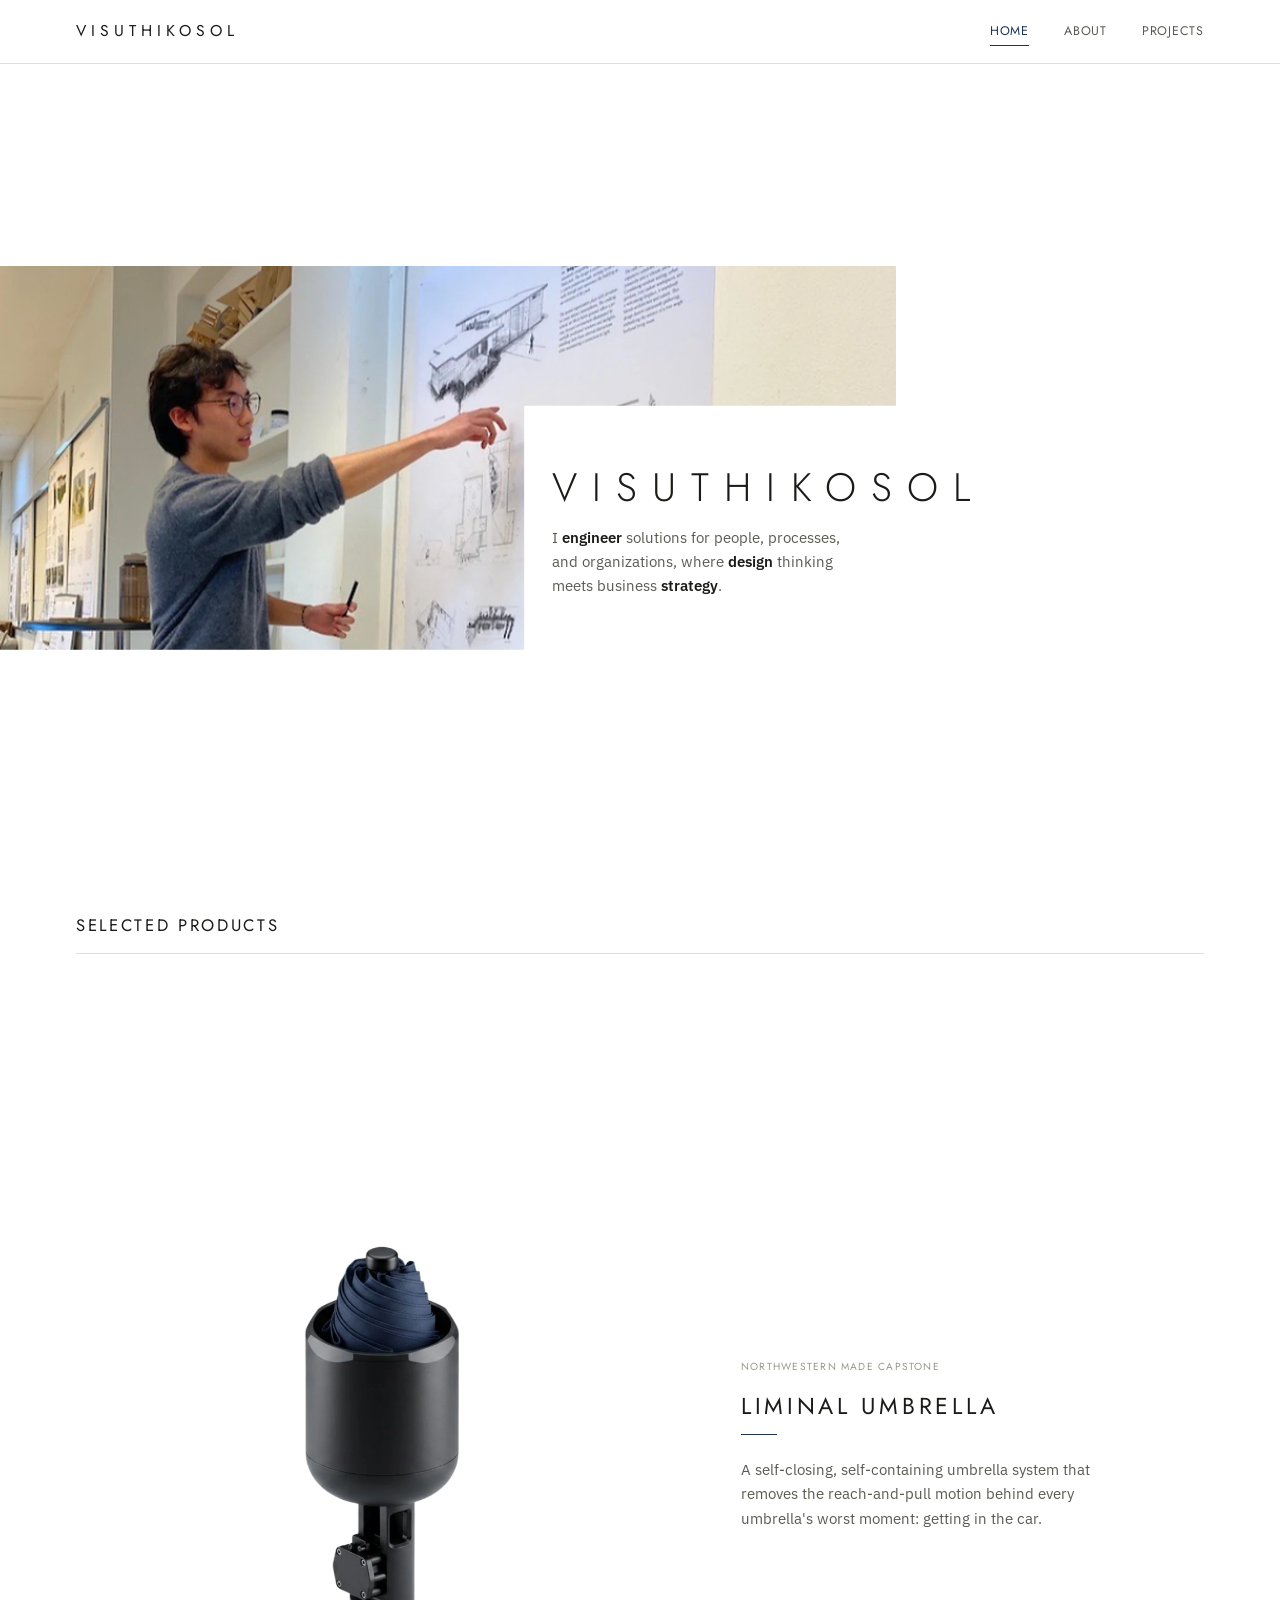
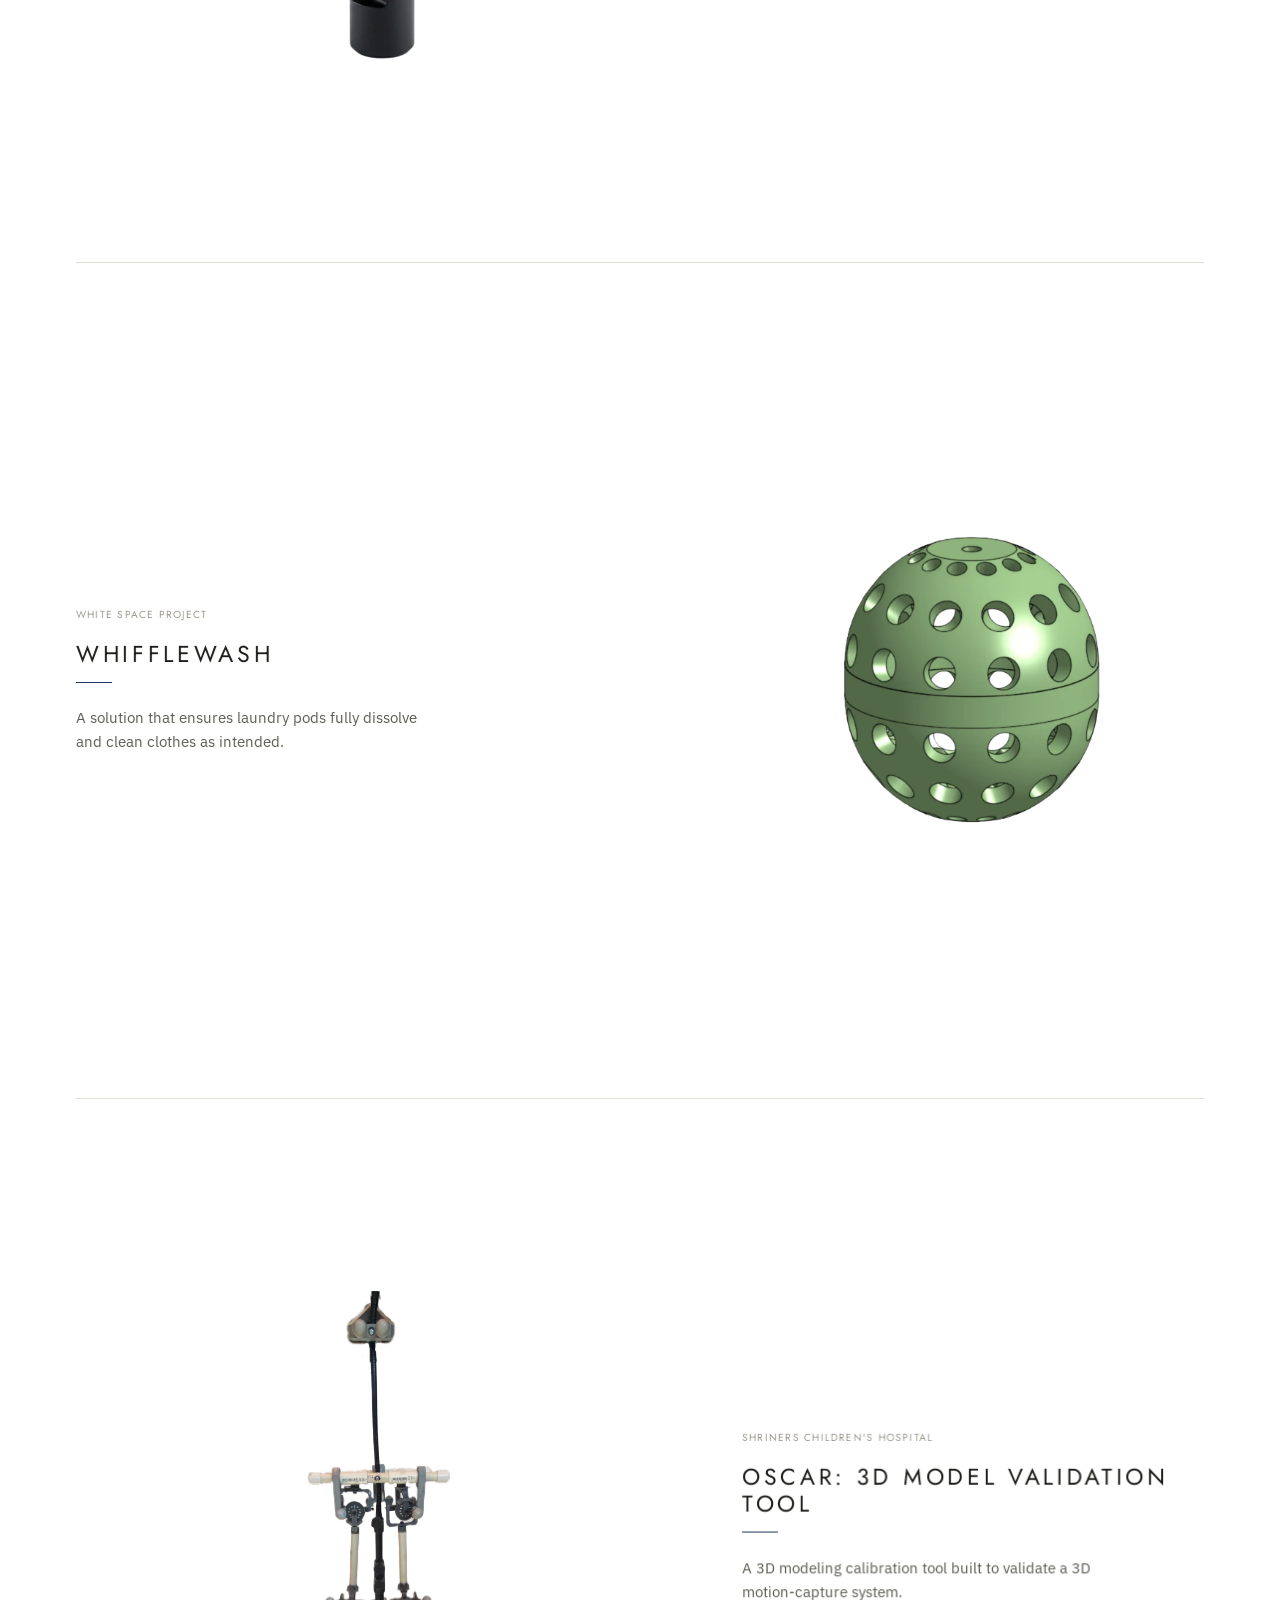
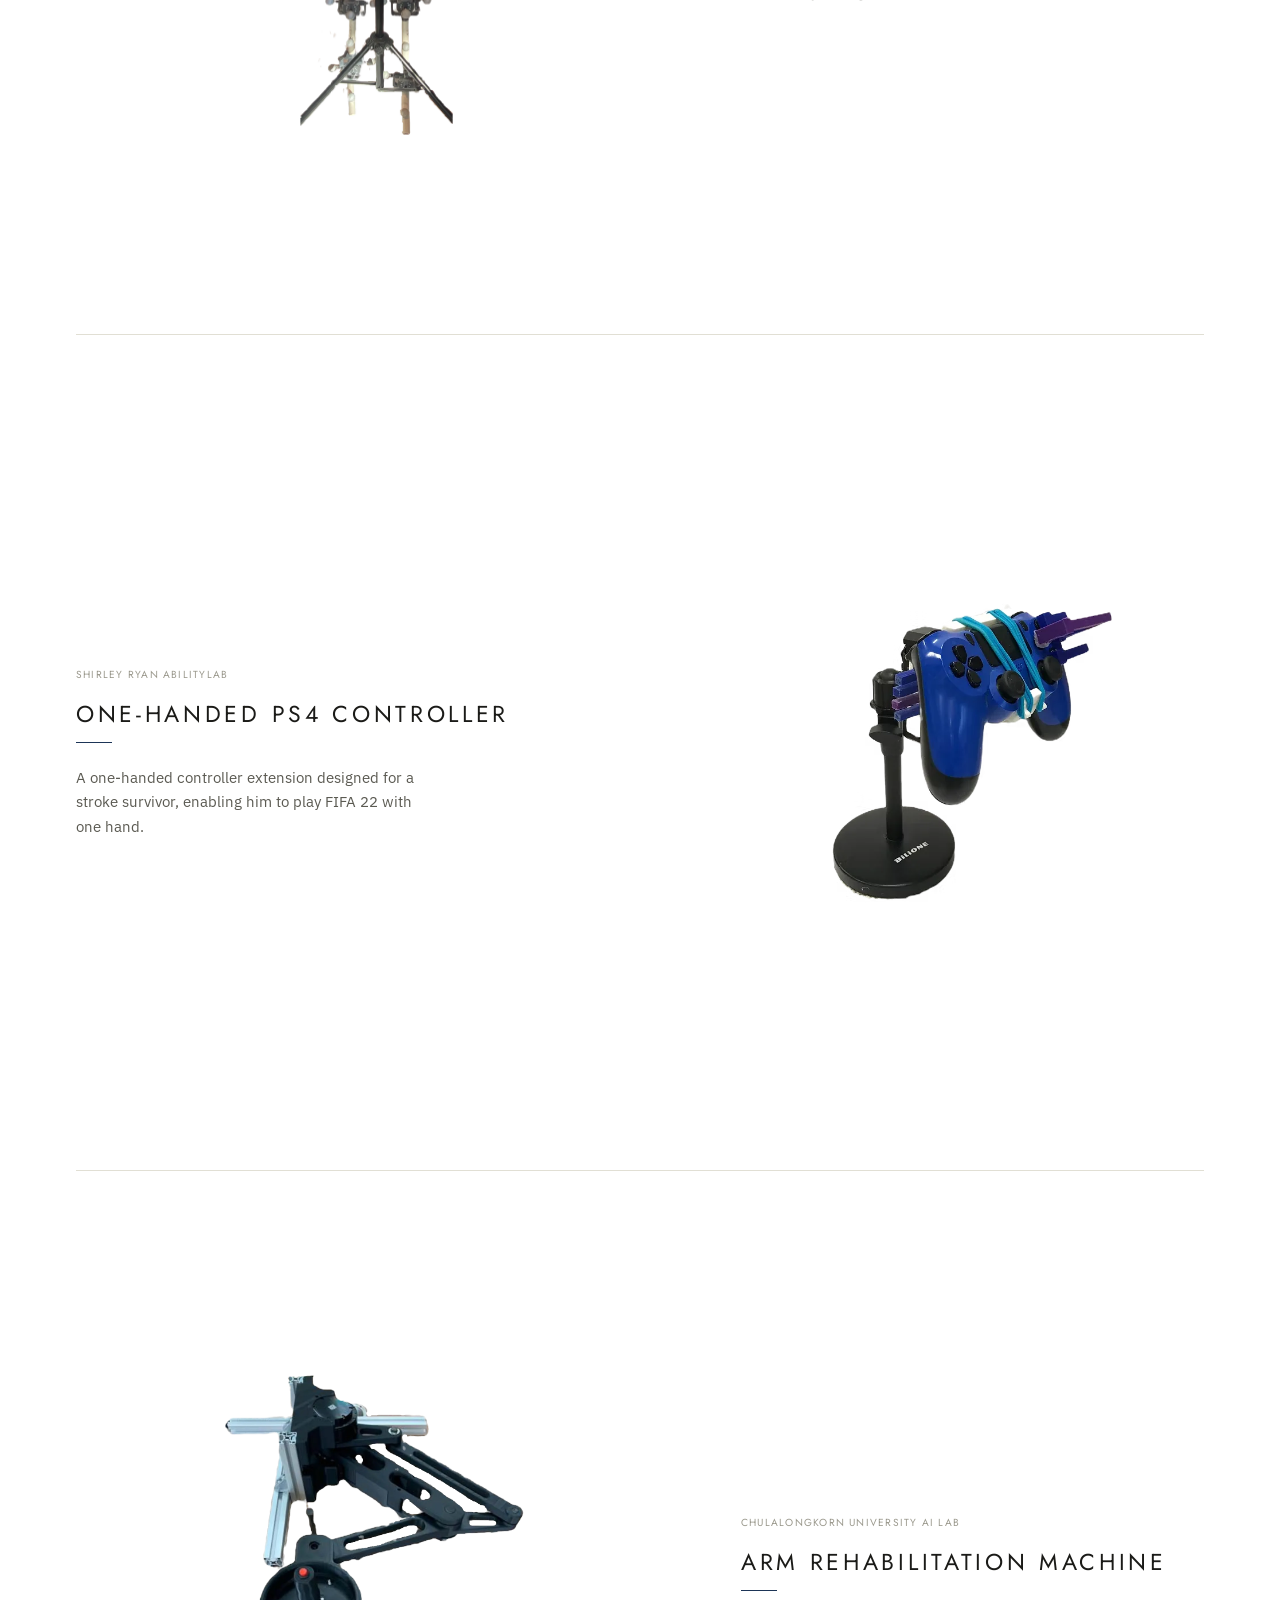
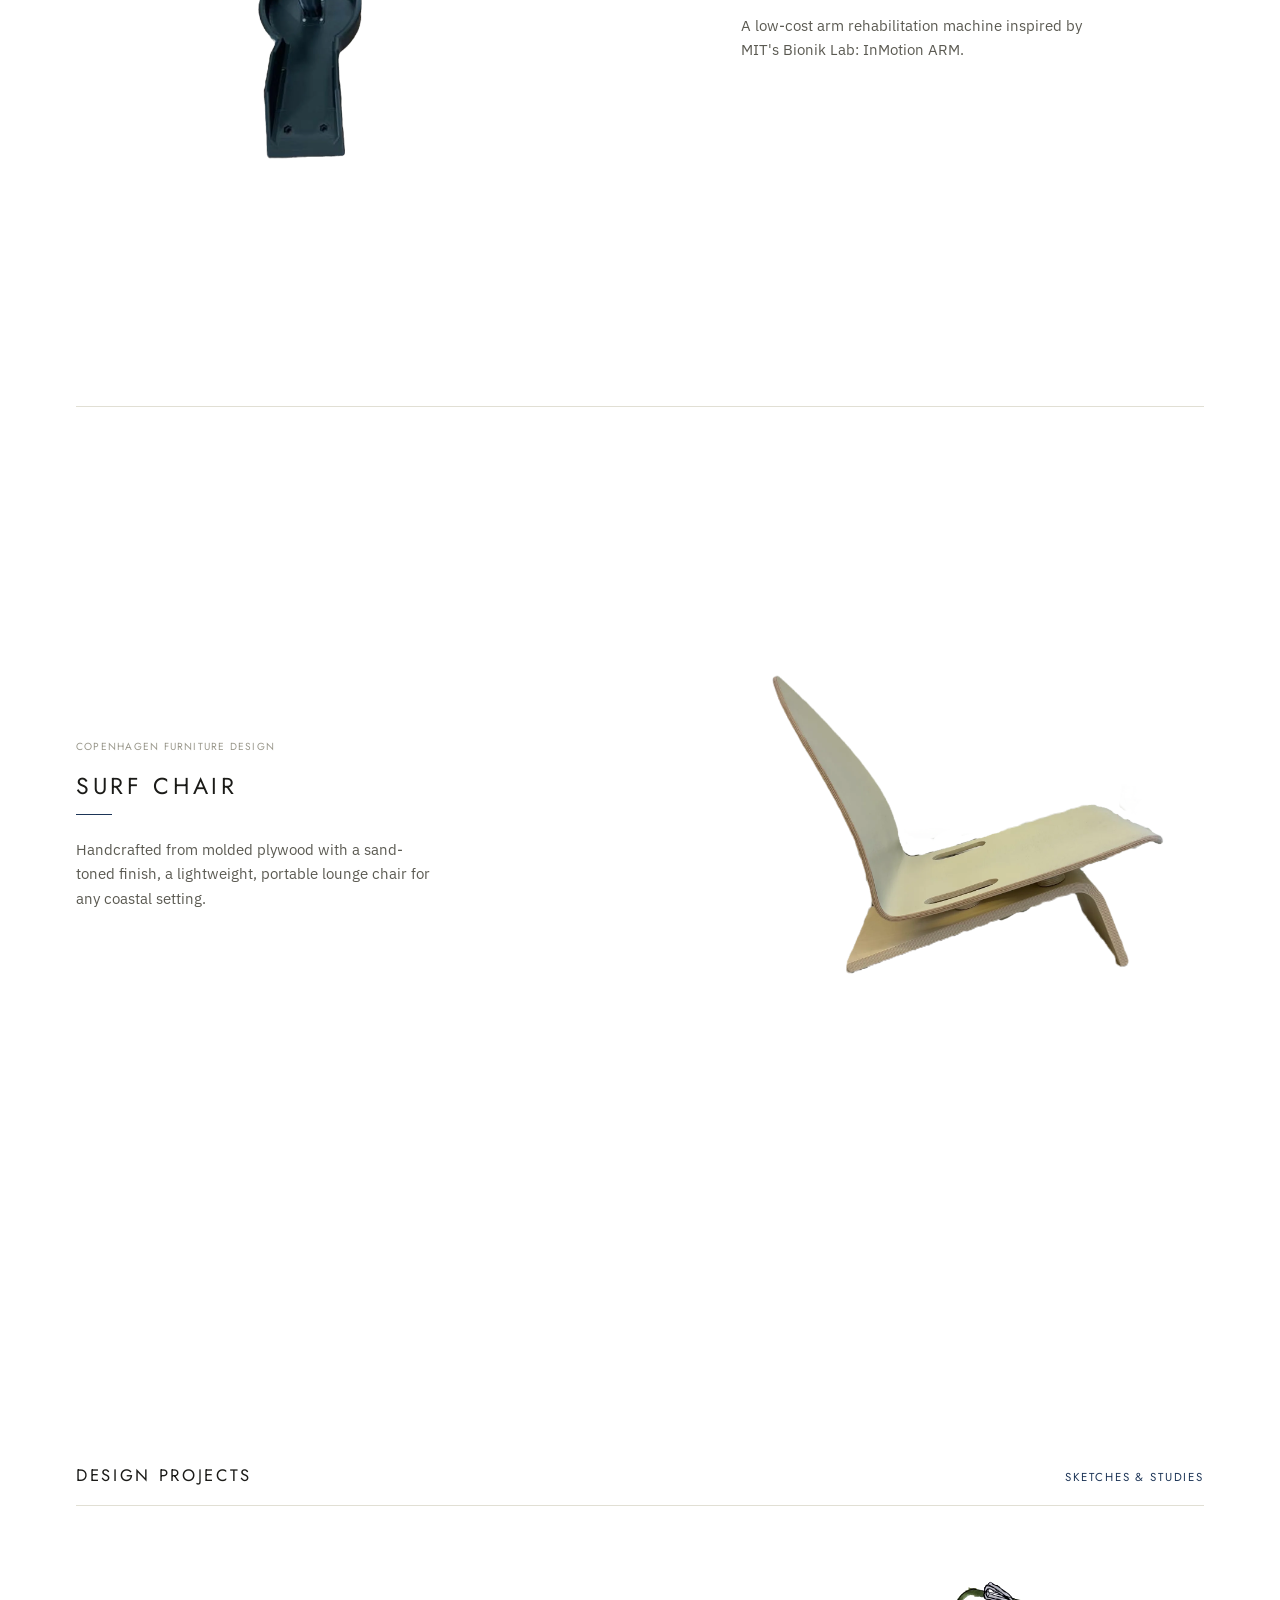
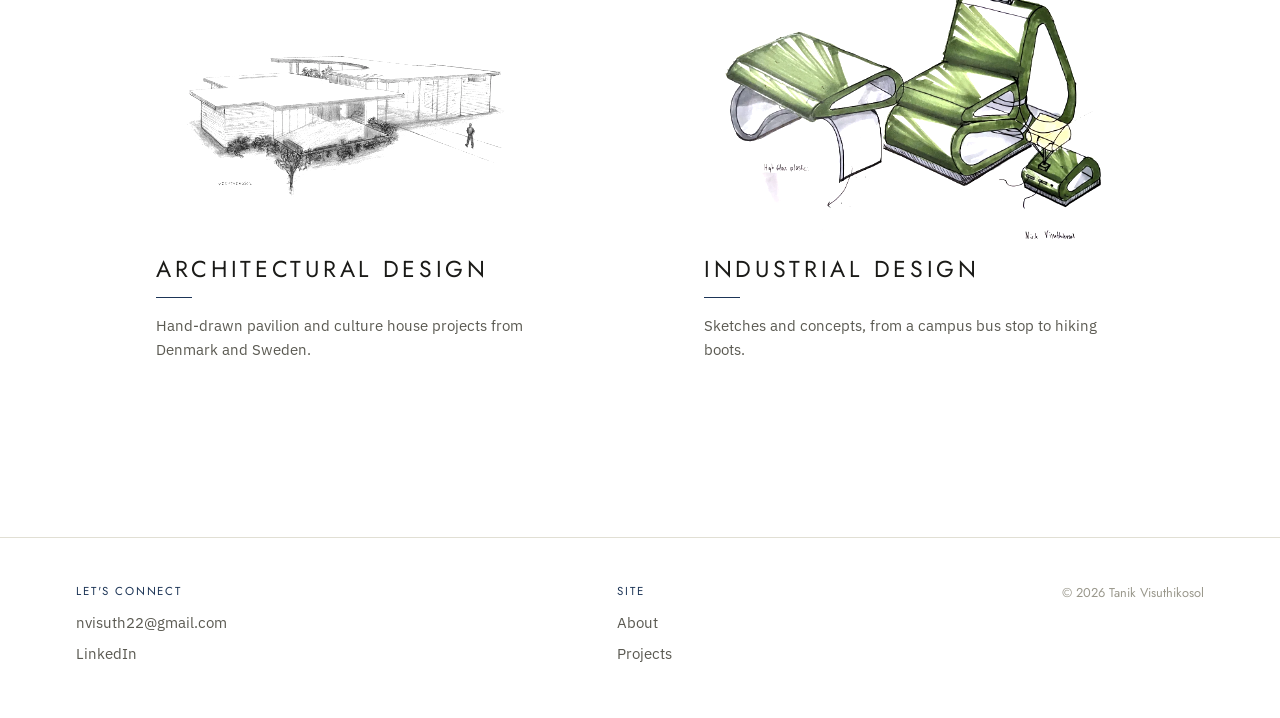
==== commit ae3a7517: "Hero: crop lower, wider wordmark" ====
--- a/index.html
+++ b/index.html
@@ -5,7 +5,7 @@
 <meta name="viewport" content="width=device-width, initial-scale=1.0">
 <title>Tanik (Nick) Visuthikosol</title>
 <meta name="description" content="Portfolio of Tanik (Nick) Visuthikosol: design engineering, human-centered product design, and process thinking.">
-<link rel="stylesheet" href="css/style.css?v=61">
+<link rel="stylesheet" href="css/style.css?v=67">
 </head>
 <body>
 
@@ -162,6 +162,6 @@
   </div>
 </footer>
 
-<script src="js/main.js?v=61"></script>
+<script src="js/main.js?v=67"></script>
 </body>
 </html>
--- a/css/style.css
+++ b/css/style.css
@@ -241,26 +241,26 @@
 /* Stepped photo (matches live site): wide across the top, narrows partway down,
    text card fills the notch and the right side. */
 .hero { display: flex; align-items: center; min-height: calc(100vh - 7rem); }
-.hero-bleed { position: relative; max-width: 1500px; margin: 0 auto; width: 100%; height: clamp(22rem, 34vw, 32rem); background: var(--paper); }
+.hero-bleed { position: relative; max-width: 1500px; margin: 0 auto; width: 100%; height: clamp(20rem, 30vw, 28.5rem); background: var(--paper); }
 .hero-photo {
   position: absolute;
   top: 0; left: 0;
-  width: 64.9%;
+  width: 70%;
   height: 100%;
   overflow: hidden;
-  clip-path: polygon(0 0, 100% 0, 100% 22.5%, 59.2% 22.5%, 59.2% 100%, 0 100%);
-}
-.hero-photo img { width: 100%; height: 100%; object-fit: cover; object-position: center 30%; display: block; }
+  clip-path: polygon(0 0, 100% 0, 100% calc(100% - 15.25rem), 58.5% calc(100% - 15.25rem), 58.5% 100%, 0 100%);
+}
+.hero-photo img { width: 100%; height: 100%; object-fit: cover; object-position: center 74%; display: block; }
 .hero-text-card {
   position: relative;
   z-index: 2;
   margin-left: 40%;
   width: 60%;
   height: 100%;
-  padding: 10.5rem var(--gutter) clamp(1rem, 3vw, 2rem) clamp(1.5rem, 4vw, 2.5rem);
+  padding: 6rem var(--gutter) 3.25rem clamp(1.5rem, 4vw, 2.5rem);
   display: flex;
   flex-direction: column;
-  justify-content: center;
+  justify-content: flex-end;
   gap: 1rem;
 }
 .hero-text-card h1 { font-size: clamp(1.8rem, 3.6vw, 2.7rem); margin: 0; }
@@ -1683,3 +1683,5 @@
 @media (max-width: 760px) {
   .final-set.fader.fader.fader.fader.fader.fader.fader.fader { height: 38svh !important; }
 }
+/* v67: wider wordmark in the hero */
+@media (min-width: 761px) { .hero-bleed .hero-text-card h1.hero-name { letter-spacing: .38em !important; white-space: nowrap; } }
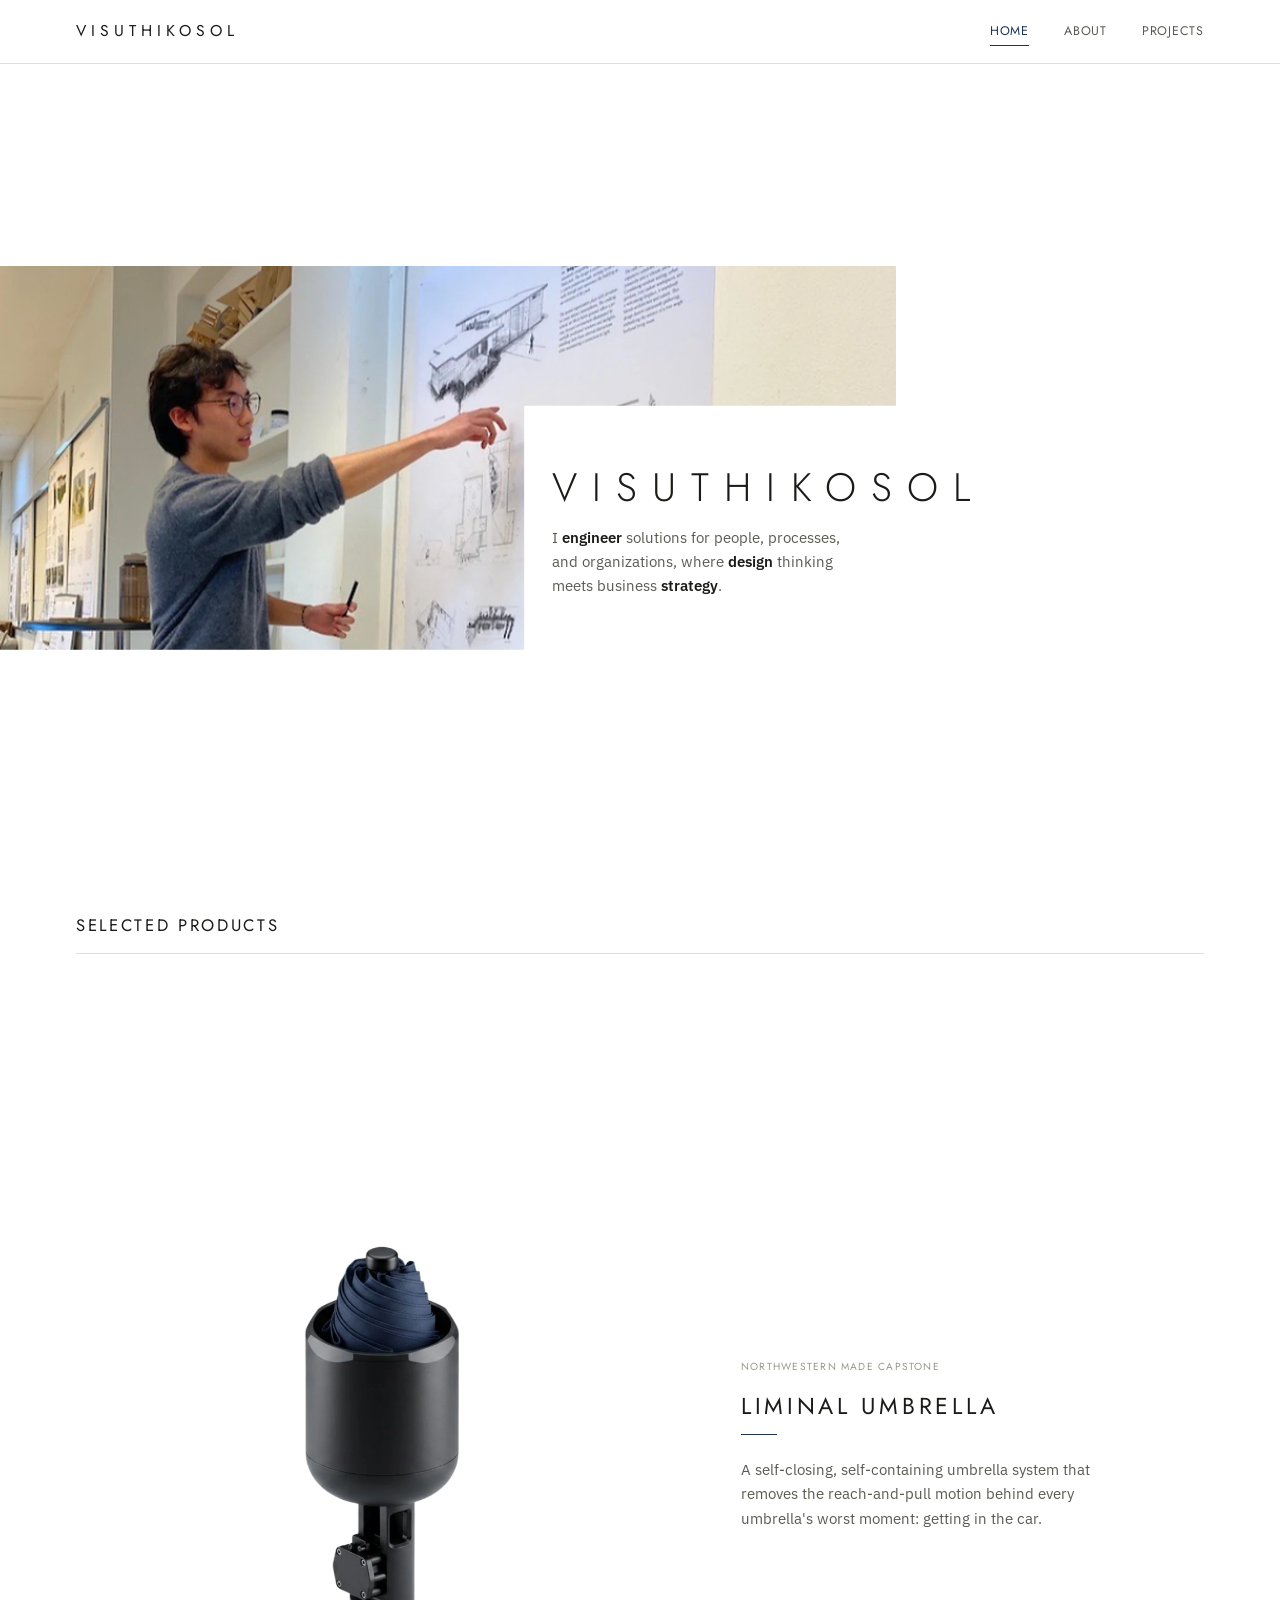
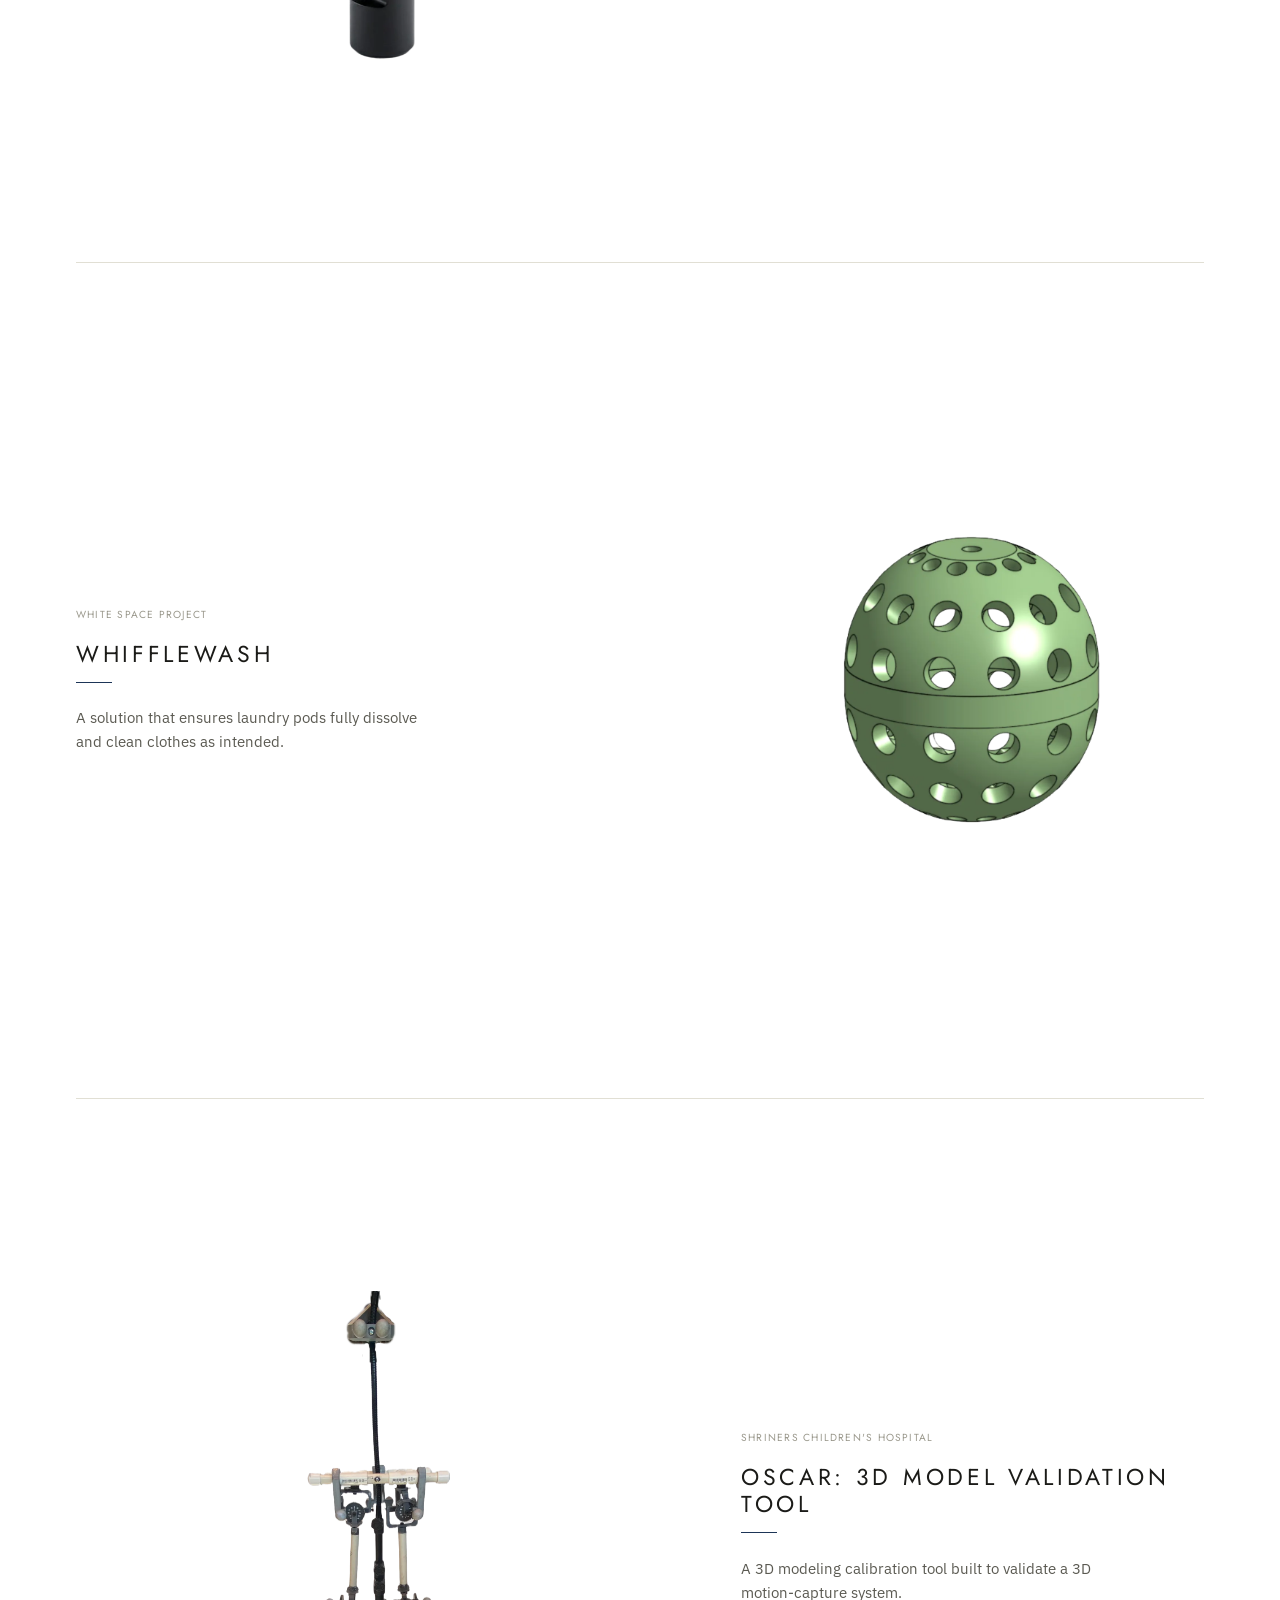
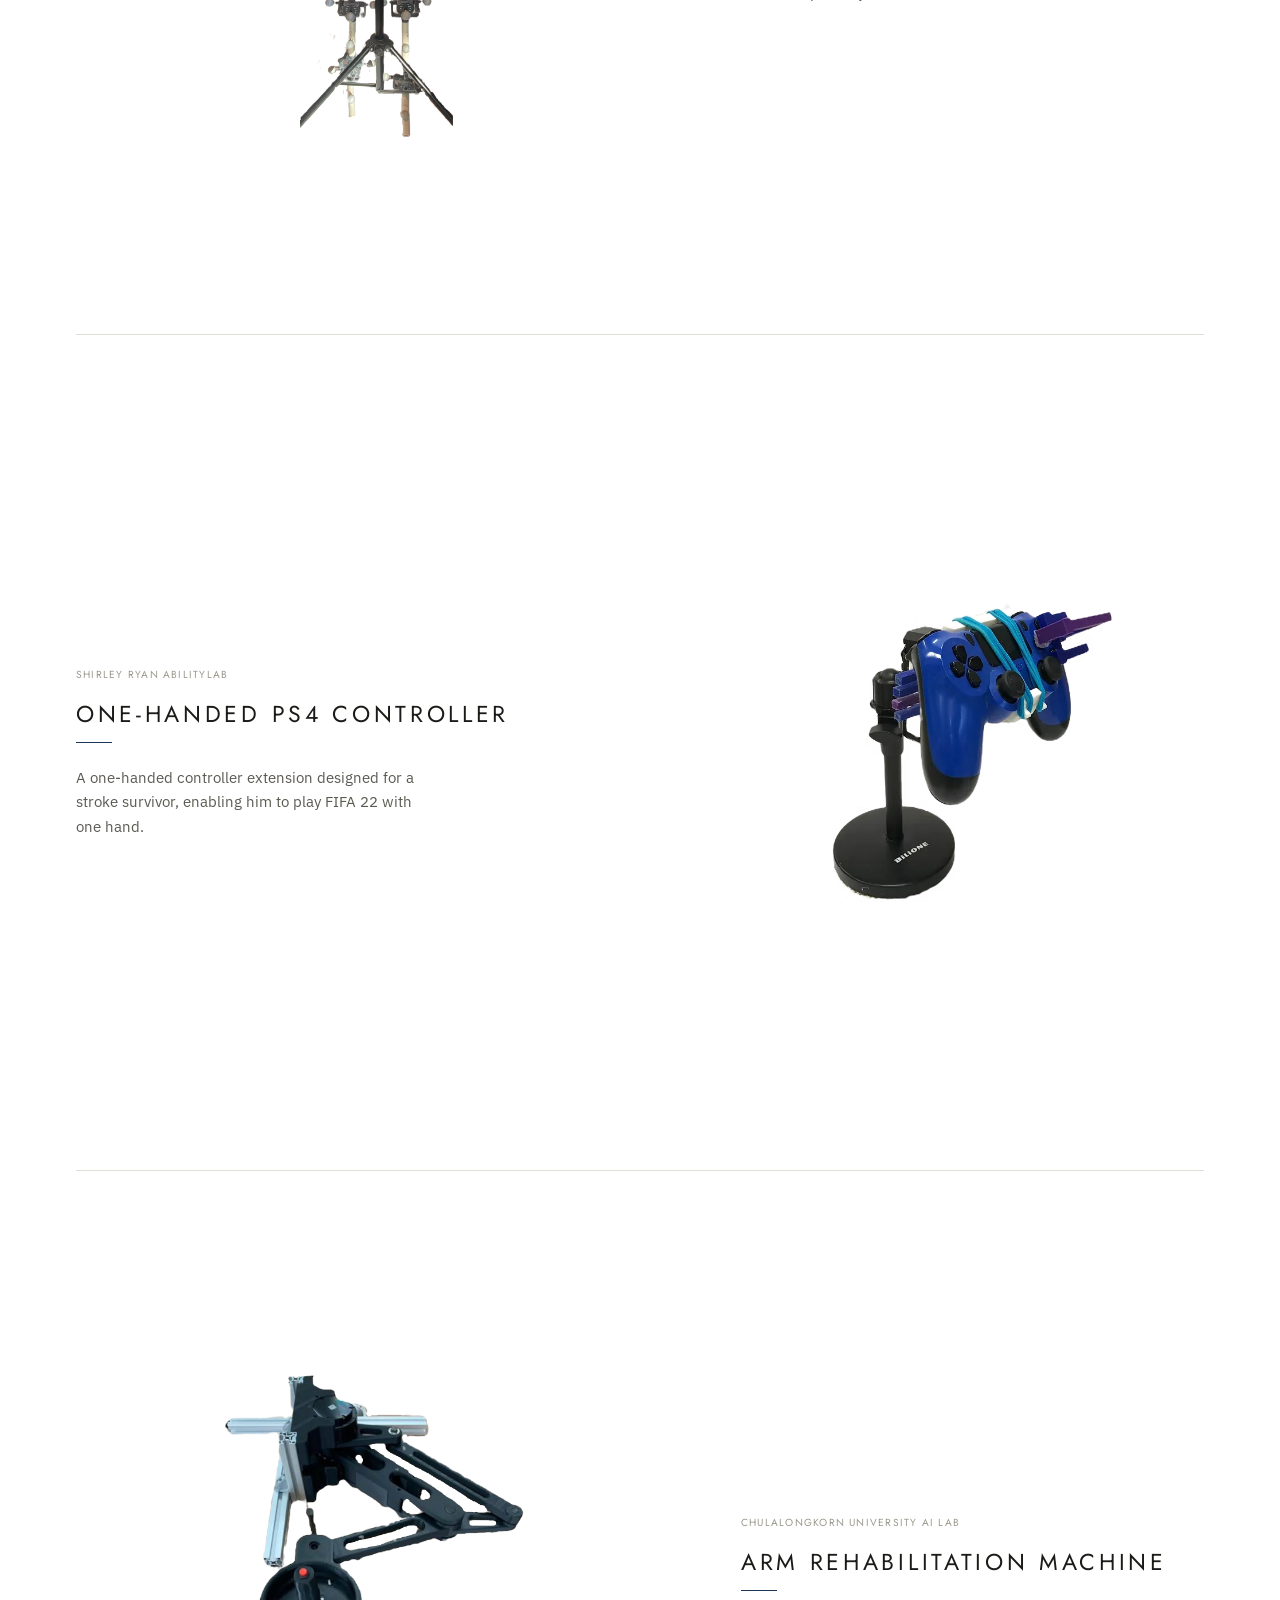
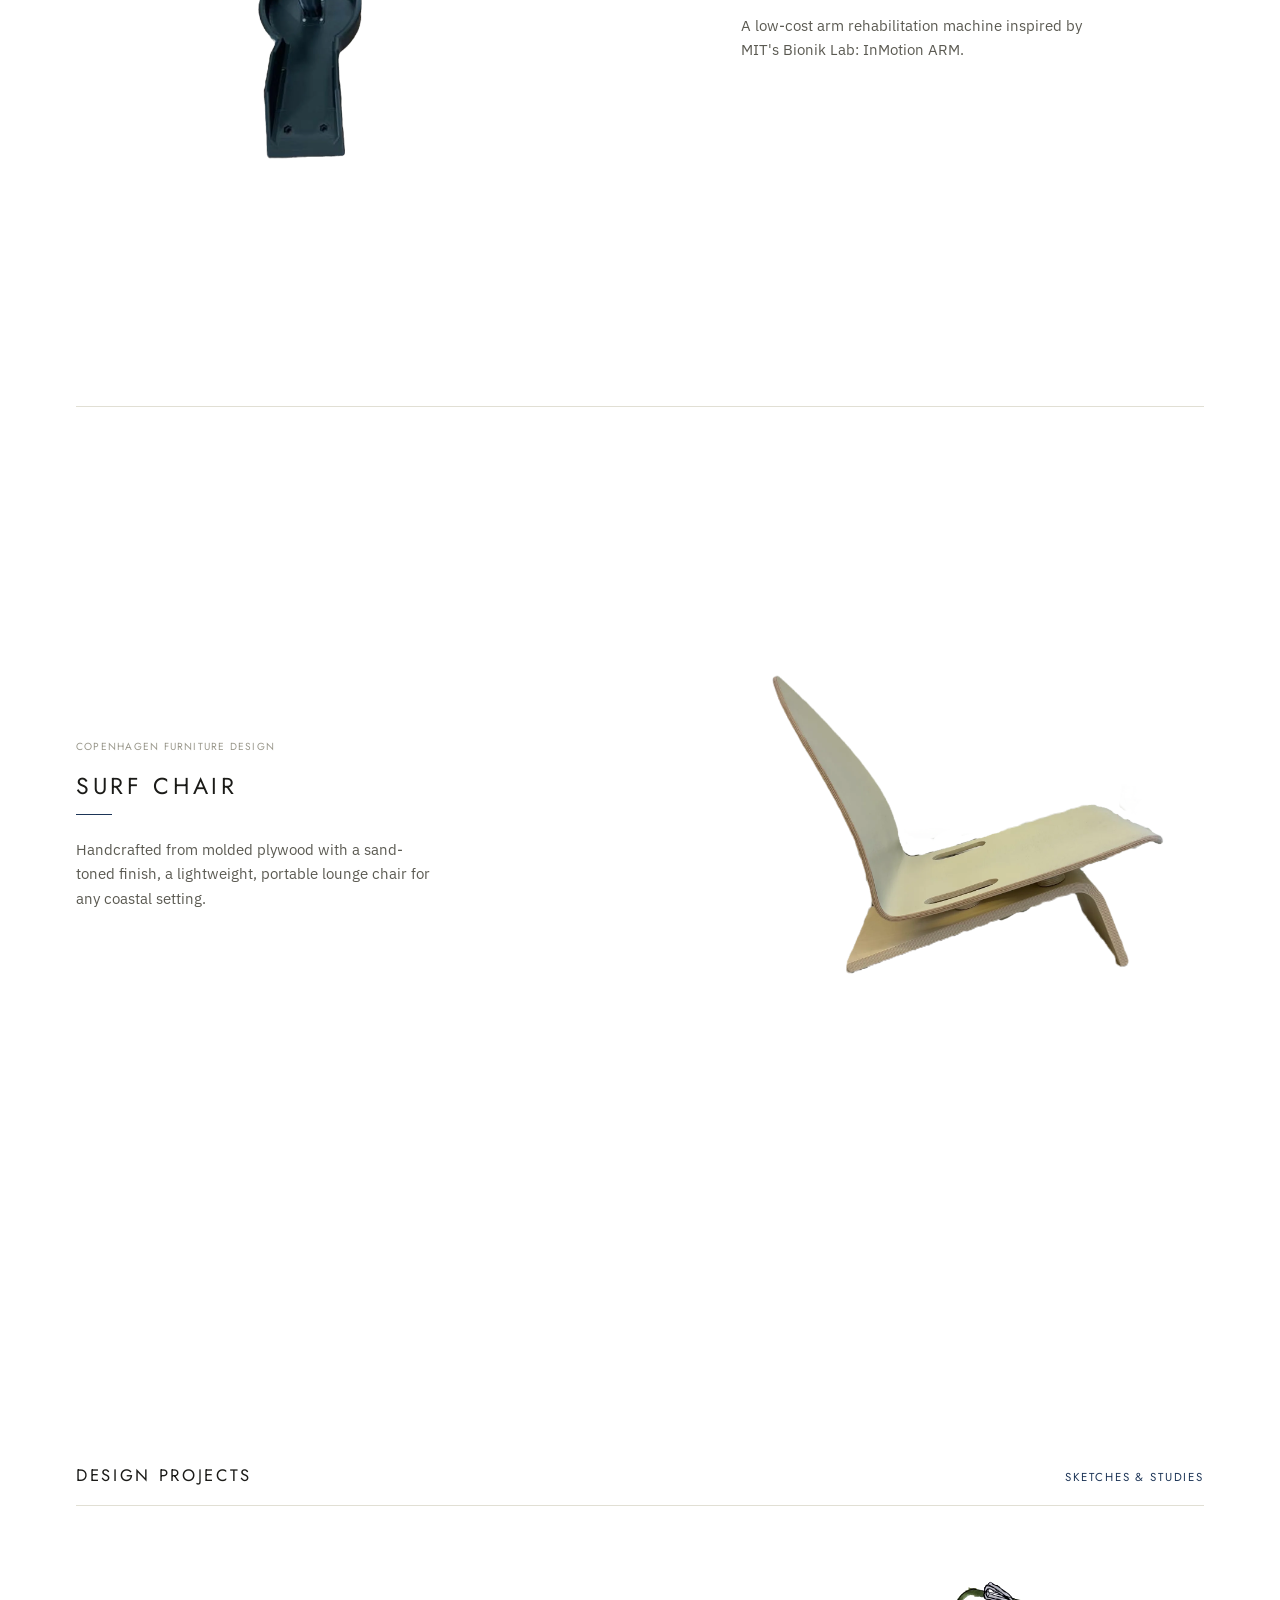
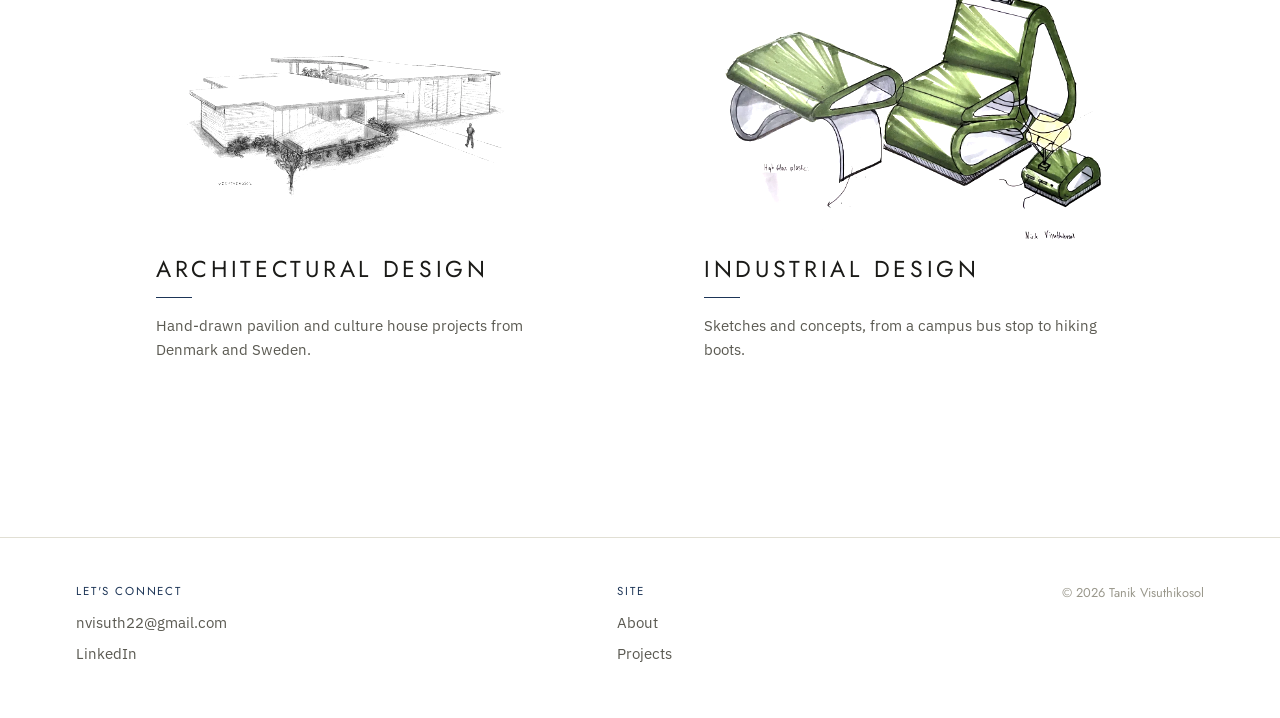
==== commit 663ebe44: "Mobile: back to slideshows on Industrial and Architecture" ====
--- a/index.html
+++ b/index.html
@@ -5,7 +5,7 @@
 <meta name="viewport" content="width=device-width, initial-scale=1.0">
 <title>Tanik (Nick) Visuthikosol</title>
 <meta name="description" content="Portfolio of Tanik (Nick) Visuthikosol: design engineering, human-centered product design, and process thinking.">
-<link rel="stylesheet" href="css/style.css?v=67">
+<link rel="stylesheet" href="css/style.css?v=70">
 </head>
 <body>
 
@@ -162,6 +162,6 @@
   </div>
 </footer>
 
-<script src="js/main.js?v=67"></script>
+<script src="js/main.js?v=70"></script>
 </body>
 </html>
--- a/css/style.css
+++ b/css/style.css
@@ -1685,3 +1685,9 @@
 }
 /* v67: wider wordmark in the hero */
 @media (min-width: 761px) { .hero-bleed .hero-text-card h1.hero-name { letter-spacing: .38em !important; white-space: nowrap; } }
+
+/* ================= v68: Multi-Purpose Bags: three designs lead, thumbnail sheet follows smaller ================= */
+.final-set.nolabel > figure.fs3 { flex: 0 1 calc(34% - 1rem); }
+.final-set.nolabel > figure.fs3 img { height: clamp(150px, 22vh, 220px) !important; }
+@media (hover: hover) and (min-width: 761px) { .ind .final-set.nolabel > .fs3 { transform-origin: left center; } }
+
